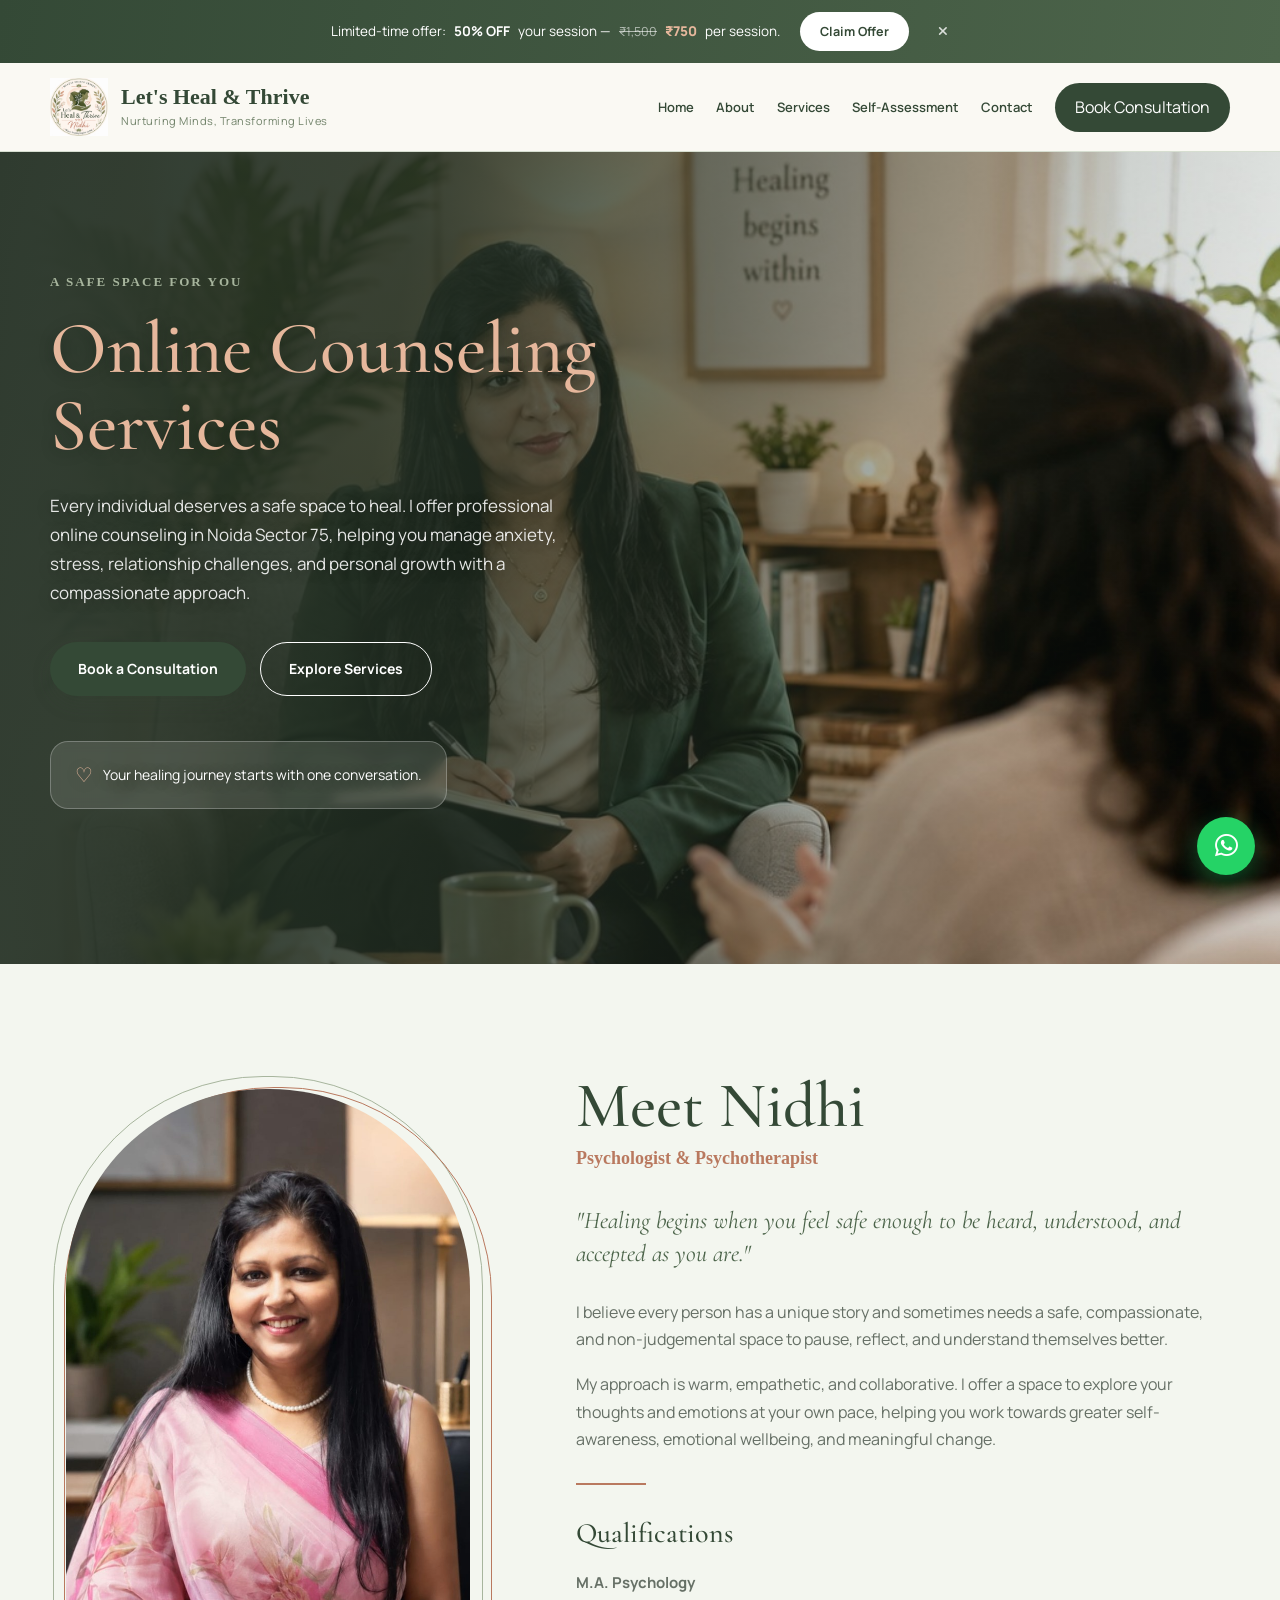
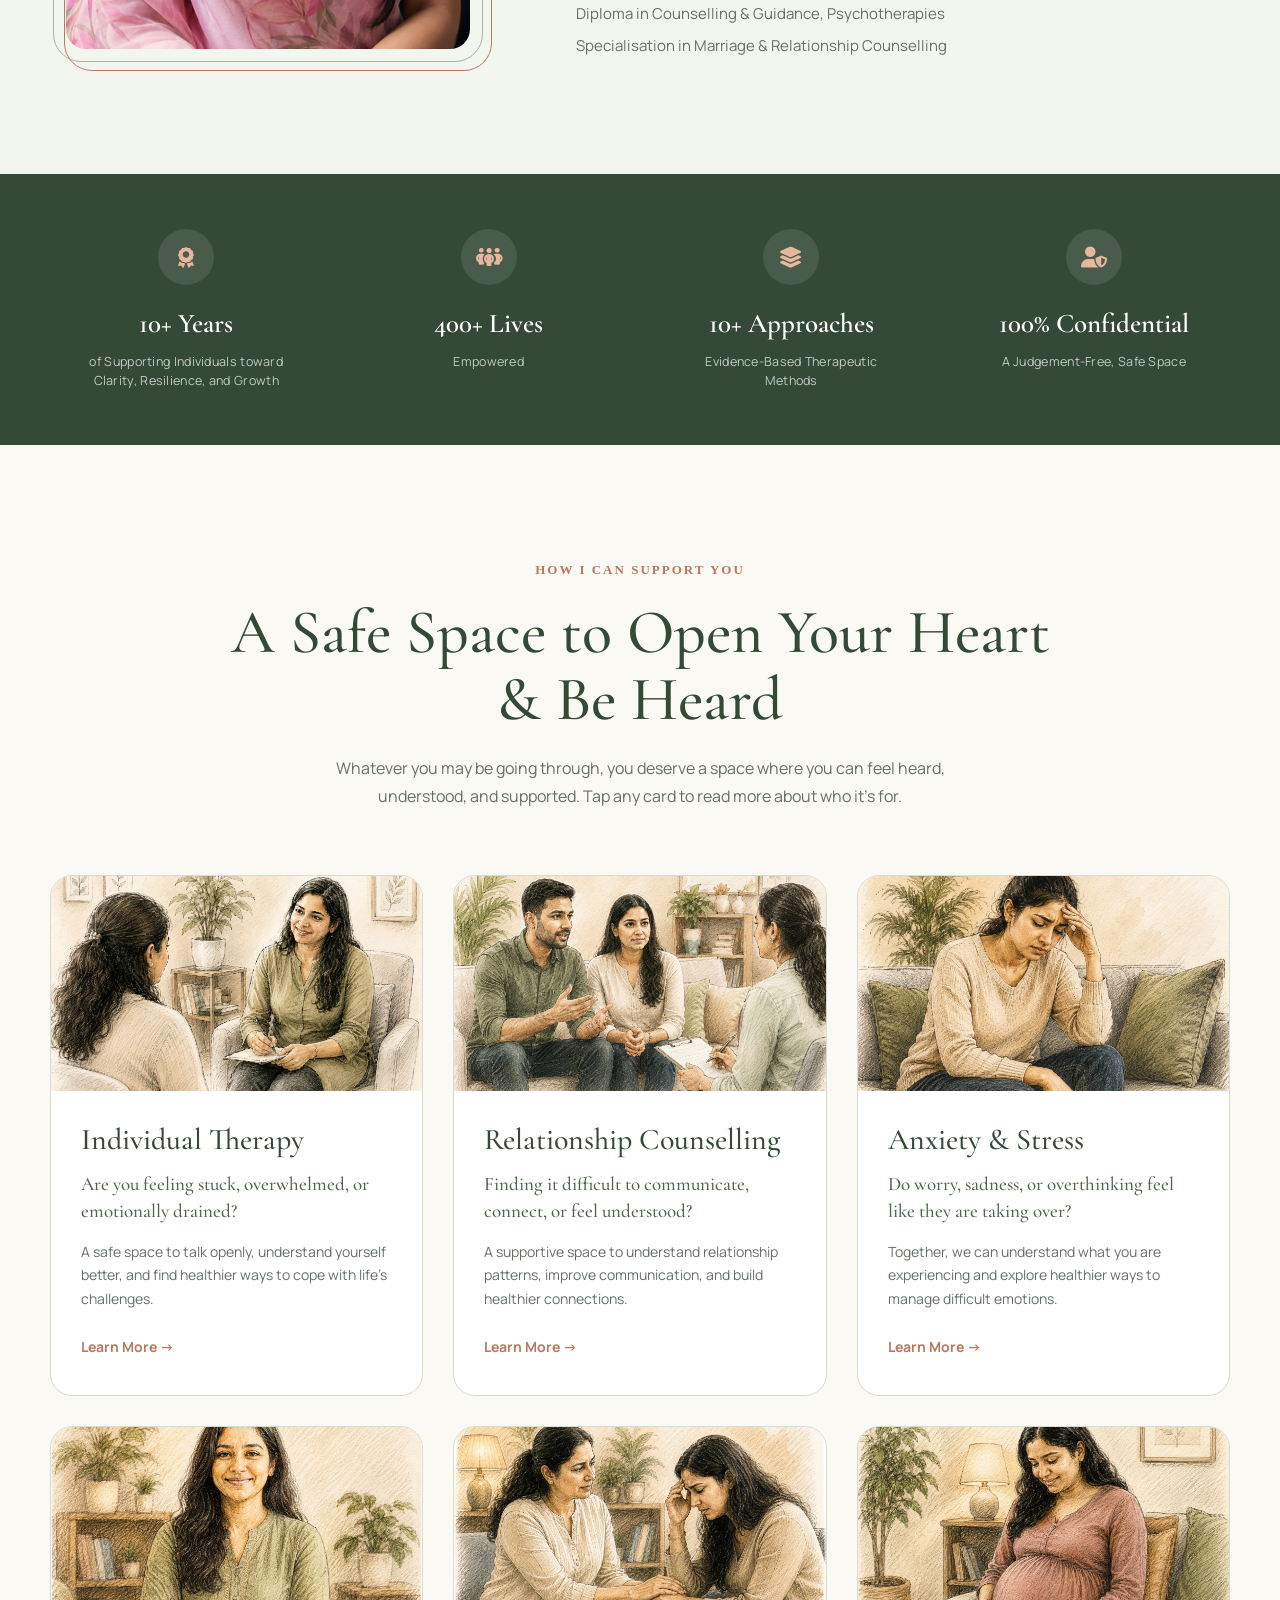
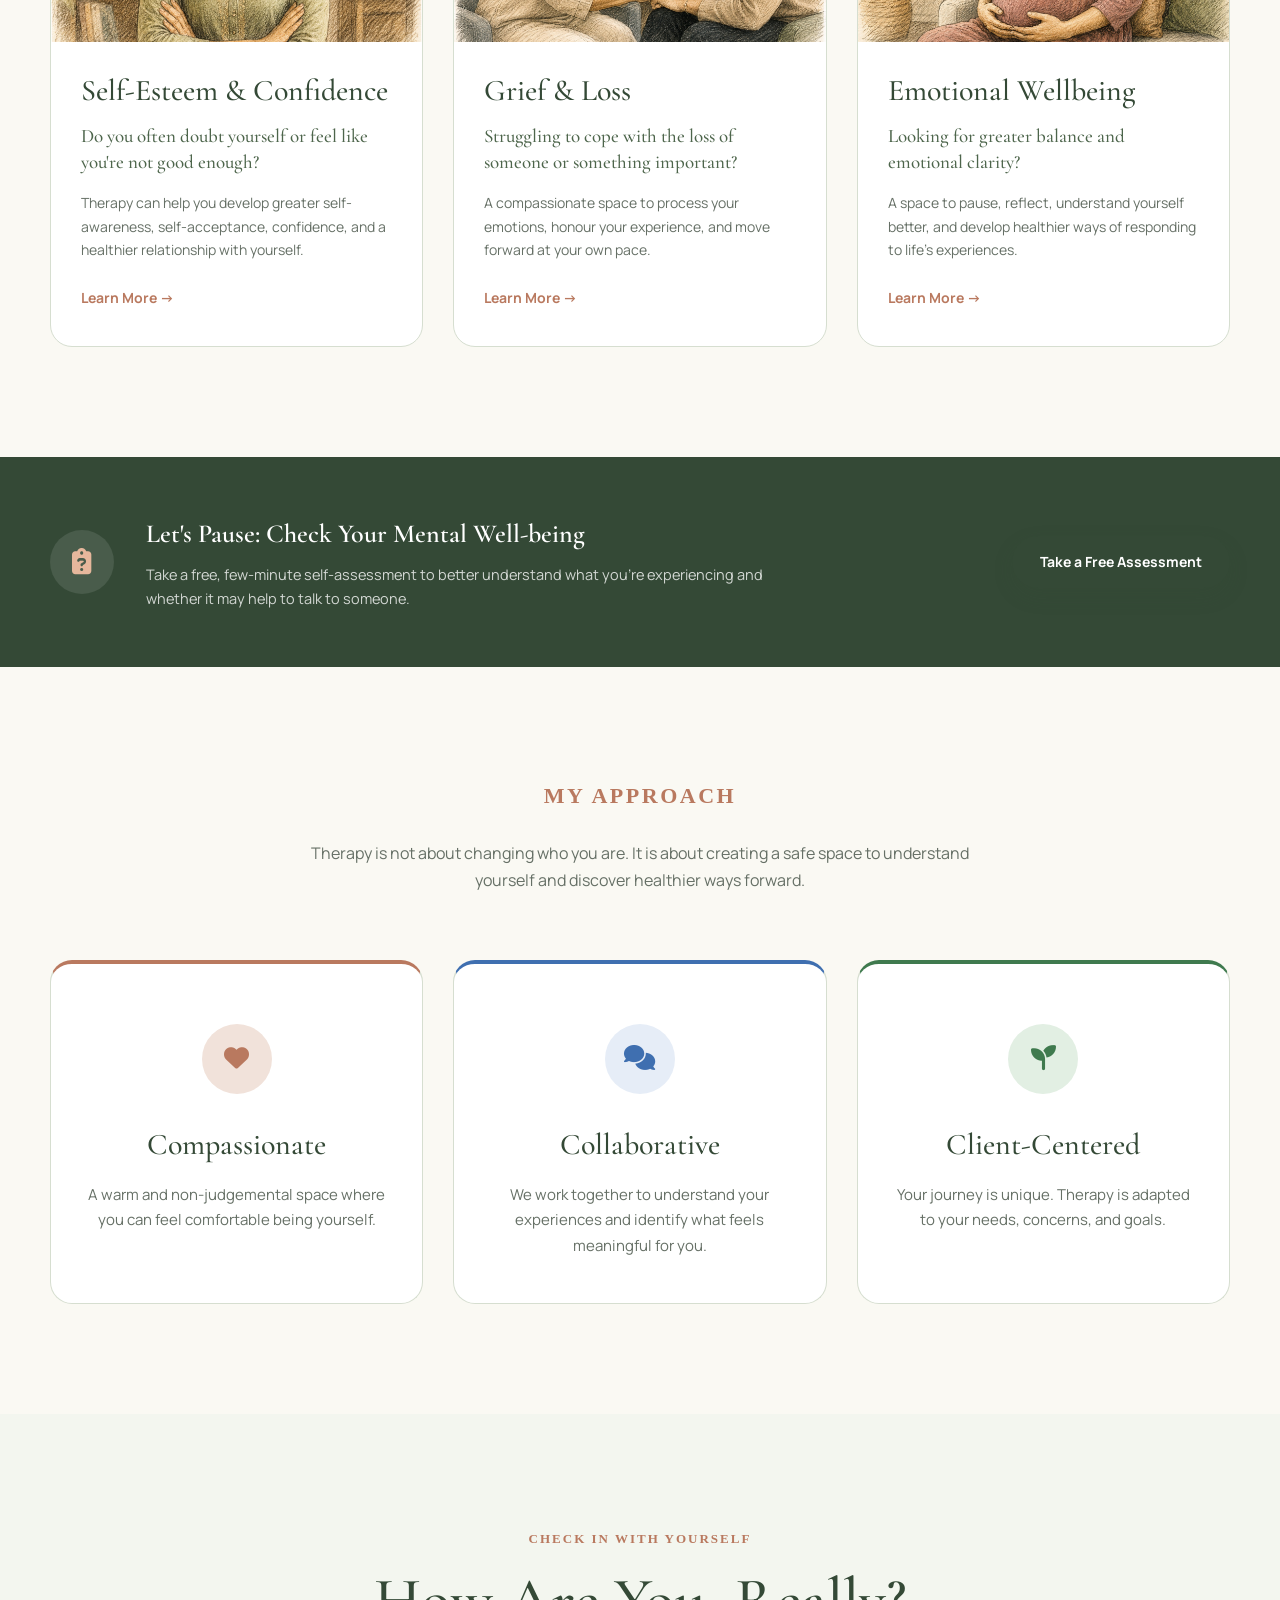
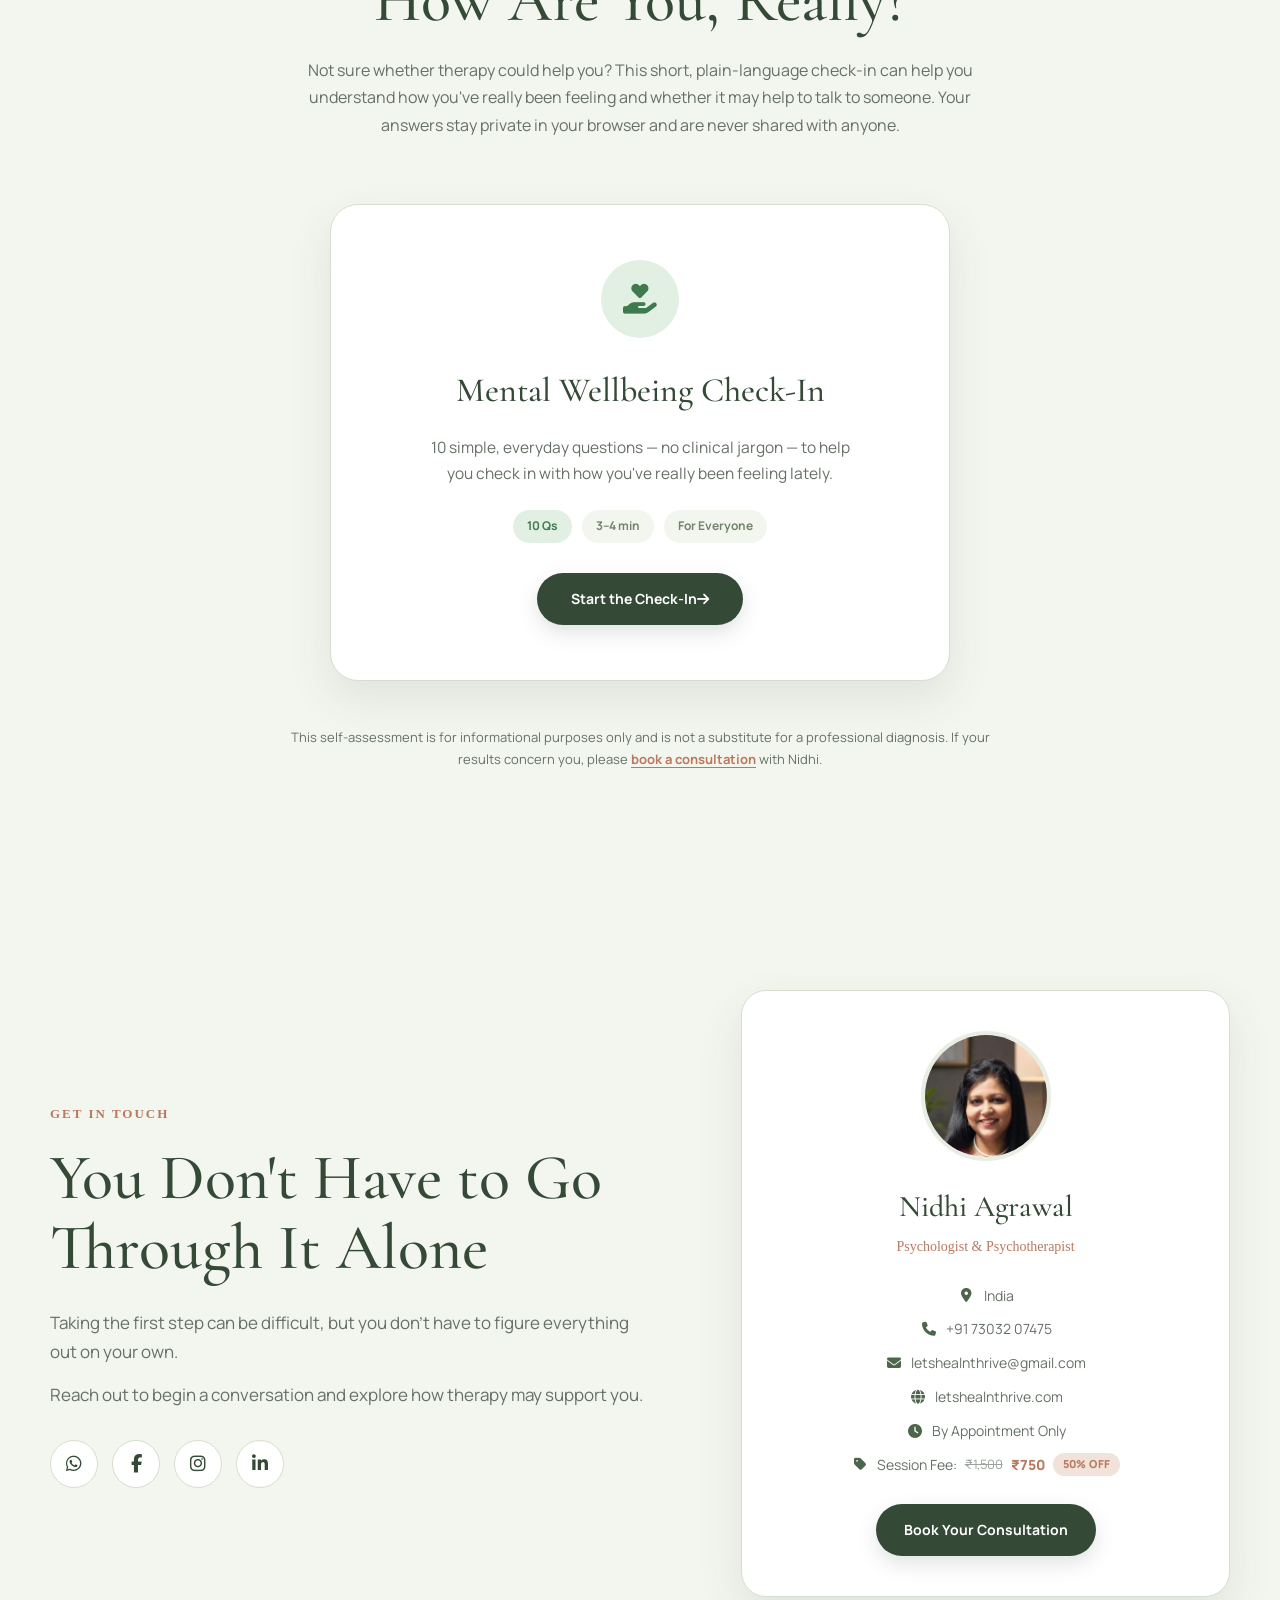
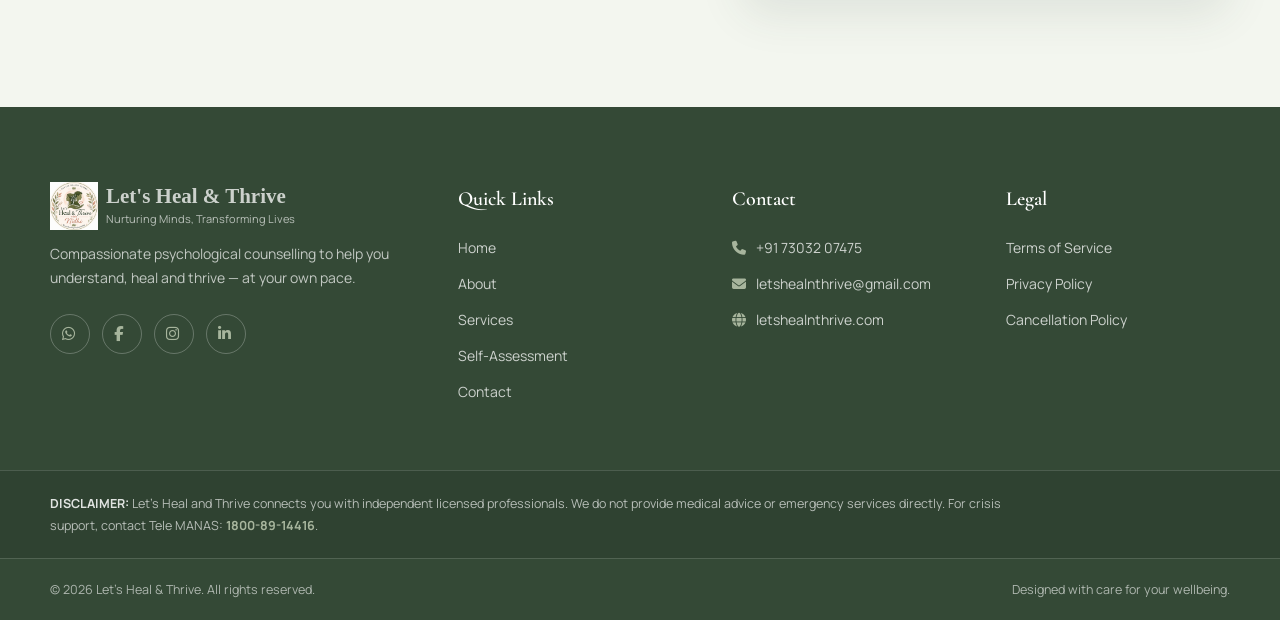
==== index.html @ 0b78fcb6 "Update index.html" ====
<!DOCTYPE html>
<html lang="en">
<head>
    <meta charset="UTF-8">

    <meta name="viewport" content="width=device-width, initial-scale=1.0">

    <title>Psychologist in Noida Sector 75 | Online Counseling India | Let’s Heal & Thrive</title>

    <meta name="description"
          content="Experienced psychologist in Noida Sector 75 offering online counseling for anxiety, stress, relationship issues & personal growth. Book your session today.">

    <!-- Google Fonts -->
    <link rel="preconnect" href="https://fonts.googleapis.com">
    <link rel="preconnect" href="https://fonts.gstatic.com" crossorigin>

    <link href="https://fonts.googleapis.com/css2?family=Cormorant+Garamond:wght@400;500;600;700&family=Manrope:wght@400;500;600;700;800&display=swap"
          rel="stylesheet">

    <!-- Font Awesome -->
    <link rel="stylesheet"
          href="https://cdnjs.cloudflare.com/ajax/libs/font-awesome/6.5.1/css/all.min.css">

    <!-- Main CSS -->
    <link rel="stylesheet" href="css/style.css">
<!-- ============================================= -->
<!-- PASTE EVERYTHING BELOW THIS LINE INTO index.html -->
<!-- Put it right before the closing </head> tag     -->
<!-- ============================================= -->

<!-- Favicon (browser tab icon) -->
<link rel="icon" type="image/png" sizes="32x32" href="assets/favicon-32.png">
<link rel="icon" type="image/png" sizes="192x192" href="assets/favicon-192.png">
<link rel="apple-touch-icon" href="assets/apple-touch-icon.png">

<!-- Canonical URL (tells Google this is the "official" address of the page) -->
<link rel="canonical" href="https://letshealnthrive.com/">

<!-- Open Graph tags: control how the page looks when shared on WhatsApp, Facebook, LinkedIn -->
<meta property="og:type" content="website">
<meta property="og:site_name" content="Let's Heal & Thrive">
<meta property="og:title" content="Let's Heal & Thrive | Nidhi Agrawal | Psychologist">
<meta property="og:description" content="Compassionate psychological counselling and psychotherapy for children, adolescents, adults and families. Book a consultation with Nidhi Agrawal.">
<meta property="og:image" content="https://letshealnthrive.com/assets/hero.jpg">
<meta property="og:url" content="https://letshealnthrive.com/">
<meta property="og:locale" content="en_IN">

<!-- Twitter Card tags -->
<meta name="twitter:card" content="summary_large_image">
<meta name="twitter:title" content="Let's Heal & Thrive | Nidhi Agrawal | Psychologist">
<meta name="twitter:description" content="Compassionate psychological counselling and psychotherapy for children, adolescents, adults and families.">
<meta name="twitter:image" content="https://letshealnthrive.com/assets/hero.jpg">

<!-- Structured data: helps Google understand this is a real psychologist/practice -->
<script type="application/ld+json">
{
  "@context": "https://schema.org",
  "@type": "Psychologist",
  "name": "Nidhi Agrawal",
  "alternateName": "Let's Heal & Thrive",
  "image": "https://letshealnthrive.com/assets/nidhi.jpg",
  "url": "https://letshealnthrive.com/",
  "telephone": "+91-73032-07475",
  "email": "letshealnthrive@gmail.com",
  "description": "Compassionate psychological counselling and psychotherapy for children, adolescents, adults and families.",
  "address": {
    "@type": "PostalAddress",
    "addressCountry": "IN"
  },
  "sameAs": [
    "https://www.facebook.com/share/1FxCHDqfSB/",
    "https://www.instagram.com/lets_heal_n_thrive_with_nidhi",
    "https://www.linkedin.com/in/nidhi-agrawal-a9a35159"
  ]
}
</script>

<!-- ============================================= -->
<!-- END OF SNIPPET -->
<!-- ============================================= -->
    
<meta name="google-site-verification" content="Td719AsVLP-CFRqqlOzUFwQ8kGVYNfxG8lqIR5OAsqI" />    
</head>


<body>


<!-- =====================================================
     ANNOUNCEMENT BAR
===================================================== -->

<div class="announce-bar" id="announceBar">

    <div class="container announce-bar-inner">

        <p>
            <i class="fas fa-sparkles"></i>
            Limited-time offer: <strong>50% OFF</strong> your session &mdash;
            <span class="price-strike">₹1,500</span>
            <span class="price-now">₹750</span> per session.
        </p>

        <button type="button" class="btn btn-primary announce-btn js-open-booking">
            Claim Offer
        </button>

        <button type="button" class="announce-close" id="announceClose" aria-label="Dismiss offer">
            <i class="fas fa-xmark"></i>
        </button>

    </div>

</div>



<!-- =====================================================
     HEADER
===================================================== -->

<header class="header">

    <div class="navbar">

        <a href="#home" class="logo">

            <img src="assets/logo.png"
                 alt="Let's Heal & Thrive">

            <div class="logo-text">

                <strong>Let's Heal & Thrive</strong>

                <span>Nurturing Minds, Transforming Lives</span>

            </div>

        </a>


        <nav class="nav-menu" id="navMenu">

            <a href="#home">Home</a>

            <a href="#about">About</a>

            <a href="#services">Services</a>

            <a href="#self-assessment">Self-Assessment</a>

            <a href="#contact">Contact</a>

            <button type="button" class="nav-button js-open-booking">
                Book Consultation
            </button>

        </nav>


        <button class="menu-toggle" id="menuToggle" aria-label="Open menu" aria-expanded="false">

            <i class="fas fa-bars"></i>

        </button>

    </div>

</header>



<!-- =====================================================
     HERO SECTION
===================================================== -->

<section class="hero" id="home">

<div class="hero-bg">

    <img src="assets/hero.jpg"
         alt="Psychologist offering online counseling in Noida Sector 75 in a calm and welcoming environment">

    <div class="hero-overlay"></div>

</div>


<div class="container hero-grid">


    <!-- CONTENT -->

    <div class="hero-content">

        <span class="section-label hero-label">
            A SAFE SPACE FOR YOU
        </span>


        <!-- ✅ UPDATED SEO H1 -->
        <h1>
            <span>Online Counseling Services</span>
        </h1>


        <p class="hero-text">

            Every individual deserves a safe space to heal.
            I offer professional online counseling in Noida Sector 75,
            helping you manage anxiety, stress, relationship challenges,
            and personal growth with a compassionate approach.

        </p>


        <div class="hero-buttons">

            <button type="button" class="btn btn-primary js-open-booking">
                Book a Consultation
            </button>

            <a href="#services" class="btn btn-secondary btn-secondary-light">
                Explore Services
            </a>

        </div>


        <div class="hero-note">

            <span>♡</span>

                Your healing journey starts with one conversation.

            </div>

        </div>

    </div>

</section>



<!-- =====================================================
     MEET NIDHI
===================================================== -->

<section class="about-section section" id="about">

    <div class="container">

        <div class="about-grid">


            <!-- NIDHI PHOTO -->

            <div class="about-image-area">

                <div class="about-image-frame">

                    <img src="assets/nidhi.jpg"
                         alt="Nidhi Agrawal, Psychologist"
                         class="about-image">

                </div>

            </div>



            <!-- ABOUT CONTENT -->

            <div class="about-content">

                <h2>
                    Meet Nidhi
                </h2>


                <h3 class="about-role">
                    Psychologist & Psychotherapist
                </h3>


                <p class="about-quote">

                    "Healing begins when you feel safe enough
                    to be heard, understood, and accepted as you are."

                </p>


                <p>

                    I believe every person has a unique story and
                    sometimes needs a safe, compassionate, and
                    non-judgemental space to pause, reflect, and
                    understand themselves better.

                </p>


                <p>

                    My approach is warm, empathetic, and collaborative.
                    I offer a space to explore your thoughts and emotions
                    at your own pace, helping you work towards greater
                    self-awareness, emotional wellbeing, and meaningful change.

                </p>


                <div class="about-divider"></div>


                <h3 class="qualifications-title">
                    Qualifications
                </h3>


                <div class="qualification-list">

                    <p>
                        <strong>M.A. Psychology</strong>
                    </p>

                    <p>
                        Diploma in Counselling & Guidance,
                        Psychotherapies
                    </p>

                    <p>
                        Specialisation in Marriage &
                        Relationship Counselling
                    </p>

                </div>

            </div>

        </div>

    </div>

</section>



<!-- =====================================================
     CREDIBILITY STATS BANNER
===================================================== -->

<section class="stats-banner">

    <div class="container stats-grid">

        <div class="stat-item">
            <div class="stat-icon"><i class="fas fa-award"></i></div>
            <div class="stat-number">10+ Years</div>
            <div class="stat-label">of Supporting Individuals toward Clarity, Resilience, and Growth</div>
        </div>

        <div class="stat-item">
            <div class="stat-icon"><i class="fas fa-people-group"></i></div>
            <div class="stat-number">400+ Lives</div>
            <div class="stat-label">Empowered</div>
        </div>

        <div class="stat-item">
            <div class="stat-icon"><i class="fas fa-layer-group"></i></div>
            <div class="stat-number">10+ Approaches</div>
            <div class="stat-label">Evidence-Based Therapeutic Methods</div>
        </div>

        <div class="stat-item">
            <div class="stat-icon"><i class="fas fa-user-shield"></i></div>
            <div class="stat-number">100% Confidential</div>
            <div class="stat-label">A Judgement-Free, Safe Space</div>
        </div>

    </div>

</section>



<!-- =====================================================
     HOW I CAN SUPPORT YOU
===================================================== -->

<section class="support-section section" id="services">


    <div class="container">

        <div class="section-heading">

            <span class="section-label">
                HOW I CAN SUPPORT YOU
            </span>

            <h2>
                A Safe Space to Open
                Your Heart & Be Heard
            </h2>

            <p>

                Whatever you may be going through,
                you deserve a space where you can feel
                heard, understood, and supported. Tap any card
                to read more about who it's for.

            </p>

        </div>



        <div class="services-grid">


            <!-- SERVICE 1 -->

            <div class="service-card">

                <div class="service-image">

                    <img src="assets/individual-therapy.jpg"
                         alt="Individual Therapy">

                </div>

                <div class="service-card-content">

                    <h3>
                        Individual Therapy
                    </h3>

                    <h4>
                        Are you feeling stuck,
                        overwhelmed, or emotionally drained?
                    </h4>

                    <p>

                        A safe space to talk openly,
                        understand yourself better,
                        and find healthier ways to cope
                        with life's challenges.

                    </p>

                    <button type="button" class="service-link js-open-service" data-service="individual">
                        Learn More →
                    </button>

                </div>

            </div>



            <!-- SERVICE 2 -->

            <div class="service-card">

                <div class="service-image">

                    <img src="assets/relationship-counselling.jpg"
                         alt="Relationship Counselling">

                </div>

                <div class="service-card-content">

                    <h3>
                        Relationship Counselling
                    </h3>

                    <h4>
                        Finding it difficult to communicate,
                        connect, or feel understood?
                    </h4>

                    <p>

                        A supportive space to understand
                        relationship patterns, improve communication,
                        and build healthier connections.

                    </p>

                    <button type="button" class="service-link js-open-service" data-service="relationship">
                        Learn More →
                    </button>

                </div>

            </div>



            <!-- SERVICE 3 -->

            <div class="service-card">

                <div class="service-image">

                    <img src="assets/anxiety-stress.jpg"
                         alt="Anxiety and Stress Support">

                </div>

                <div class="service-card-content">

                    <h3>
                        Anxiety & Stress
                    </h3>

                    <h4>
                        Do worry, sadness, or overthinking
                        feel like they are taking over?
                    </h4>

                    <p>

                        Together, we can understand what you
                        are experiencing and explore healthier
                        ways to manage difficult emotions.

                    </p>

                    <button type="button" class="service-link js-open-service" data-service="anxiety">
                        Learn More →
                    </button>

                </div>

            </div>



            <!-- SERVICE 4 -->

            <div class="service-card">

                <div class="service-image">

                    <img src="assets/self-esteem.jpg"
                         alt="Self Esteem and Confidence">

                </div>

                <div class="service-card-content">

                    <h3>
                        Self-Esteem & Confidence
                    </h3>

                    <h4>
                        Do you often doubt yourself
                        or feel like you're not good enough?
                    </h4>

                    <p>

                        Therapy can help you develop
                        greater self-awareness, self-acceptance,
                        confidence, and a healthier relationship
                        with yourself.

                    </p>

                    <button type="button" class="service-link js-open-service" data-service="self-esteem">
                        Learn More →
                    </button>

                </div>

            </div>



            <!-- SERVICE 5 -->

            <div class="service-card">

                <div class="service-image">

                    <img src="assets/grief-loss.jpg"
                         alt="Grief and Loss Counselling">

                </div>

                <div class="service-card-content">

                    <h3>
                        Grief & Loss
                    </h3>

                    <h4>
                        Struggling to cope with the loss
                        of someone or something important?
                    </h4>

                    <p>

                        A compassionate space to process
                        your emotions, honour your experience,
                        and move forward at your own pace.

                    </p>

                    <button type="button" class="service-link js-open-service" data-service="grief">
                        Learn More →
                    </button>

                </div>

            </div>



            <!-- SERVICE 6 -->

            <div class="service-card">

                <div class="service-image">

                    <img src="assets/wellbeing.jpg"
                         alt="Emotional Wellbeing">

                </div>

                <div class="service-card-content">

                    <h3>
                        Emotional Wellbeing
                    </h3>

                    <h4>
                        Looking for greater balance
                        and emotional clarity?
                    </h4>

                    <p>

                        A space to pause, reflect, understand
                        yourself better, and develop healthier
                        ways of responding to life's experiences.

                    </p>

                    <button type="button" class="service-link js-open-service" data-service="wellbeing">
                        Learn More →
                    </button>

                </div>

            </div>


        </div>

    </div>

</section>



<!-- =====================================================
     ASSESSMENT PROMO BANNER
===================================================== -->

<section class="promo-banner">

    <div class="container promo-banner-inner">

        <div class="promo-icon">
            <i class="fas fa-clipboard-question"></i>
        </div>

        <div class="promo-text">

            <h3>Let's Pause: Check Your Mental Well-being</h3>

            <p>
                Take a free, few-minute self-assessment to better understand
                what you're experiencing and whether it may help to talk to someone.
            </p>

        </div>

        <a href="#self-assessment" class="btn btn-primary promo-btn">
            Take a Free Assessment
        </a>

    </div>

</section>



<!-- =====================================================
     MY APPROACH
===================================================== -->

<section class="approach-section section" id="approach">

    <div class="container">

        <div class="section-heading">

            <span class="section-label section-label-large">
                MY APPROACH
            </span>

            <p>

                Therapy is not about changing who you are.
                It is about creating a safe space to understand
                yourself and discover healthier ways forward.

            </p>

        </div>



        <div class="approach-grid">


            <div class="approach-card approach-card-terracotta">

                <i class="fas fa-heart approach-icon-terracotta"></i>

                <h3>
                    Compassionate
                </h3>

                <p>

                    A warm and non-judgemental space
                    where you can feel comfortable
                    being yourself.

                </p>

            </div>



            <div class="approach-card approach-card-blue">

                <i class="fas fa-comments approach-icon-blue"></i>

                <h3>
                    Collaborative
                </h3>

                <p>

                    We work together to understand
                    your experiences and identify
                    what feels meaningful for you.

                </p>

            </div>



            <div class="approach-card approach-card-green">

                <i class="fas fa-seedling approach-icon-green"></i>

                <h3>
                    Client-Centered
                </h3>

                <p>

                    Your journey is unique.
                    Therapy is adapted to your needs,
                    concerns, and goals.

                </p>

            </div>


        </div>

    </div>

</section>



<!-- =====================================================
     SELF ASSESSMENT
===================================================== -->

<section class="assessment-section section" id="self-assessment">

    <div class="container">

        <div class="section-heading">

            <span class="section-label">
                CHECK IN WITH YOURSELF
            </span>

            <h2>
                How Are You,
                Really?
            </h2>

            <p>

                Not sure whether therapy could help you? This short,
                plain-language check-in can help you understand how
                you've really been feeling and whether it may help to
                talk to someone. Your answers stay private in your
                browser and are never shared with anyone.

            </p>

        </div>



        <div class="checkin-card">

            <div class="checkin-icon">
                <i class="fas fa-hand-holding-heart"></i>
            </div>

            <h3>
                Mental Wellbeing Check-In
            </h3>

            <p>

                10 simple, everyday questions &mdash; no clinical
                jargon &mdash; to help you check in with how you've
                really been feeling lately.

            </p>

            <div class="checkin-meta">

                <span class="meta-pill meta-pill-green">10 Qs</span>
                <span class="meta-pill">3&ndash;4 min</span>
                <span class="meta-pill">For Everyone</span>

            </div>

            <button type="button" class="btn btn-primary checkin-btn js-open-quiz" data-quiz="wellbeing">
                Start the Check-In <i class="fas fa-arrow-right"></i>
            </button>

        </div>


        <p class="assessment-disclaimer">

            This self-assessment is for informational purposes only
            and is not a substitute for a professional diagnosis.
            If your results concern you, please
            <button type="button" class="js-open-booking link-style">book a consultation</button>
            with Nidhi.

        </p>

    </div>

</section>



<!-- =====================================================
     CONNECT WITH US / CONTACT
===================================================== -->

<section class="contact-section section" id="contact">

    <div class="container">

        <div class="contact-grid">


            <div class="contact-content">

                <span class="section-label">
                    GET IN TOUCH
                </span>

                <h2>
                    You Don't Have to
                    Go Through It Alone
                </h2>

                <p>

                    Taking the first step can be difficult,
                    but you don't have to figure everything
                    out on your own.

                </p>

                <p>

                    Reach out to begin a conversation
                    and explore how therapy may support you.

                </p>


                <div class="connect-links">

                    <a href="https://wa.me/917303207475" class="connect-link" target="_blank" rel="noopener" aria-label="Chat on WhatsApp">
                        <i class="fab fa-whatsapp"></i>
                    </a>

                    <a href="https://www.facebook.com/share/1FxCHDqfSB/" class="connect-link" target="_blank" rel="noopener" aria-label="Visit our Facebook page">
                        <i class="fab fa-facebook-f"></i>
                    </a>

                    <a href="https://www.instagram.com/lets_heal_n_thrive_with_nidhi?igsh=MW4yamc2ZnRtMHZpbg==" class="connect-link" target="_blank" rel="noopener" aria-label="Visit our Instagram profile">
                        <i class="fab fa-instagram"></i>
                    </a>

                    <a href="https://www.linkedin.com/in/nidhi-agrawal-a9a35159?utm_source=share_via&amp;utm_content=profile&amp;utm_medium=member_android" class="connect-link" target="_blank" rel="noopener" aria-label="Visit our LinkedIn page">
                        <i class="fab fa-linkedin-in"></i>
                    </a>

                </div>

            </div>



            <div class="contact-card">

                <img src="assets/nidhi-avatar.jpg"
                     alt="Nidhi Agrawal">

                <h3>
                    Nidhi Agrawal
                </h3>

                <p class="contact-role">
                    Psychologist & Psychotherapist
                </p>

                <div class="contact-details">

                    <p>
                        <i class="fas fa-location-dot"></i>
                        India
                    </p>

                    <p>
                        <i class="fas fa-phone"></i>
                        <a href="tel:+917303207475">+91 73032 07475</a>
                    </p>

                    <p>
                        <i class="fas fa-envelope"></i>
                        <a href="mailto:letshealnthrive@gmail.com">letshealnthrive@gmail.com</a>
                    </p>

                    <p>
                        <i class="fas fa-globe"></i>
                        <a href="https://letshealnthrive.com" target="_blank" rel="noopener">letshealnthrive.com</a>
                    </p>

                    <p>
                        <i class="fas fa-clock"></i>
                        By Appointment Only
                    </p>

                    <p class="contact-fee">
                        <i class="fas fa-tag"></i>
                        Session Fee:
                        <span class="price-strike">₹1,500</span>
                        <span class="price-now">₹750</span>
                        <span class="fee-badge">50% OFF</span>
                    </p>

                </div>

                <button type="button" class="btn btn-primary js-open-booking">
                    Book Your Consultation
                </button>

            </div>


        </div>

    </div>

</section>



<!-- =====================================================
     FOOTER
===================================================== -->

<footer class="footer">

    <div class="container footer-top">

        <div class="footer-col footer-brand">

            <a href="#home" class="footer-logo">
                <img src="assets/logo.png" alt="Let's Heal & Thrive">
                <div>
                    <h3>Let's Heal & Thrive</h3>
                    <p>Nurturing Minds, Transforming Lives</p>
                </div>
            </a>

            <p class="footer-tagline">
                Compassionate psychological counselling to help you
                understand, heal and thrive &mdash; at your own pace.
            </p>

            <div class="footer-social">

                <a href="https://wa.me/917303207475" target="_blank" rel="noopener" aria-label="WhatsApp">
                    <i class="fab fa-whatsapp"></i>
                </a>

                <a href="https://www.facebook.com/share/1FxCHDqfSB/" target="_blank" rel="noopener" aria-label="Facebook">
                    <i class="fab fa-facebook-f"></i>
                </a>

                <a href="https://www.instagram.com/lets_heal_n_thrive_with_nidhi?igsh=MW4yamc2ZnRtMHZpbg==" target="_blank" rel="noopener" aria-label="Instagram">
                    <i class="fab fa-instagram"></i>
                </a>

                <a href="https://www.linkedin.com/in/nidhi-agrawal-a9a35159?utm_source=share_via&amp;utm_content=profile&amp;utm_medium=member_android" target="_blank" rel="noopener" aria-label="LinkedIn">
                    <i class="fab fa-linkedin-in"></i>
                </a>

            </div>

        </div>


        <div class="footer-col">

            <h4>Quick Links</h4>

            <a href="#home">Home</a>
            <a href="#about">About</a>
            <a href="#services">Services</a>
            <a href="#self-assessment">Self-Assessment</a>
            <a href="#contact">Contact</a>

        </div>


        <div class="footer-col">

            <h4>Contact</h4>

            <a href="tel:+917303207475"><i class="fas fa-phone"></i> +91 73032 07475</a>
            <a href="mailto:letshealnthrive@gmail.com"><i class="fas fa-envelope"></i> letshealnthrive@gmail.com</a>
            <a href="https://letshealnthrive.com" target="_blank" rel="noopener"><i class="fas fa-globe"></i> letshealnthrive.com</a>

        </div>


        <div class="footer-col">

            <h4>Legal</h4>

            <button type="button" class="js-open-legal" data-legal="terms">Terms of Service</button>
            <button type="button" class="js-open-legal" data-legal="privacy">Privacy Policy</button>
            <button type="button" class="js-open-legal" data-legal="cancellation">Cancellation Policy</button>

        </div>

    </div>


    <div class="footer-disclaimer">

        <div class="container">

            <p>

                <strong>DISCLAIMER:</strong> Let's Heal and Thrive connects you
                with independent licensed professionals. We do not provide
                medical advice or emergency services directly. For crisis
                support, contact Tele MANAS:
                <a href="tel:180089144161">1800-89-14416</a>.

            </p>

        </div>

    </div>


    <div class="footer-bottom">

        <div class="container footer-bottom-inner">

            <p class="copyright">
                © 2026 Let's Heal & Thrive. All rights reserved.
            </p>

            <p class="made-by">
                Designed with care for your wellbeing.
            </p>

        </div>

    </div>

</footer>



<!-- =====================================================
     FLOATING WHATSAPP BUTTON
===================================================== -->

<a href="https://wa.me/917303207475"
   class="floating-chat"
   target="_blank"
   rel="noopener"
   aria-label="Chat with us on WhatsApp">

    <i class="fab fa-whatsapp"></i>

</a>



<!-- =====================================================
     BOOKING MODAL
===================================================== -->

<div class="modal-overlay" id="bookingModal" aria-hidden="true">

    <div class="modal-box modal-box-form" role="dialog" aria-modal="true" aria-labelledby="bookingModalTitle">

        <button type="button" class="modal-close js-close-modal" data-target="bookingModal" aria-label="Close">
            <i class="fas fa-xmark"></i>
        </button>


        <div id="bookingFormWrap">

            <span class="section-label">GET IN TOUCH</span>

            <h3 id="bookingModalTitle" class="modal-title">Book a Consultation</h3>

            <p class="modal-subtitle">
                Share a few details and pick a slot &mdash; our team will call
                you to arrange online payment and confirm the appointment
                once payment is received.
            </p>

            <p class="modal-price-note">
                <i class="fas fa-tag"></i>
                Session Fee: <span class="price-strike">₹1,500</span>
                <span class="price-now">₹750</span>
                <span class="fee-badge">50% OFF &mdash; limited time</span>
            </p>

            <form id="bookingForm" novalidate>

                <div class="form-row">
                    <label for="bkName">Full Name <span>*</span></label>
                    <input type="text" id="bkName" name="name" required autocomplete="name">
                </div>

                <div class="form-row form-row-split">

                    <div>
                        <label for="bkPhone">Phone Number <span>*</span></label>
                        <input type="tel" id="bkPhone" name="phone" required autocomplete="tel" inputmode="numeric" maxlength="10" placeholder="10-digit mobile number">
                    </div>

                    <div>
                        <label for="bkEmail">Email Address</label>
                        <input type="email" id="bkEmail" name="email" autocomplete="email">
                    </div>

                </div>

                <div class="form-row form-row-split">

                    <div>
                        <label for="bkAge">Age <span>*</span></label>
                        <input type="number" id="bkAge" name="age" min="3" max="100" required>
                    </div>

                    <div>
                        <label for="bkType">Consultation Type <span>*</span></label>
                        <select id="bkType" name="consultationType" required>
                            <option value="" disabled selected>Select one</option>
                            <option value="Individual Therapy">Individual Therapy</option>
                            <option value="Family Counselling">Family Counselling</option>
                            <option value="Child Therapy">Child Therapy</option>
                            <option value="CBT-Focused Therapy">CBT-Focused Therapy</option>
                            <option value="Behavioral Therapy">Behavioral Therapy</option>
                            <option value="Relationship Counselling">Relationship Counselling</option>
                            <option value="Other">Other</option>
                        </select>
                    </div>

                </div>

                <div class="form-row form-row-split">

                    <div>
                        <label for="bkDate">Preferred Date <span>*</span></label>
                        <input type="date" id="bkDate" name="preferredDate" required>
                    </div>

                    <div>
                        <label for="bkTime">Preferred Time <span>*</span></label>
                        <select id="bkTime" name="preferredTime" required>
                            <option value="" disabled selected>Select a time</option>
                        </select>
                    </div>

                </div>

                <p class="form-hint">
                    <i class="fas fa-clock"></i>
                    We're available every day, 10:00 AM &ndash; 8:00 PM.
                </p>

                <div class="form-row">
                    <label for="bkMessage">Tell us about your concern (optional)</label>
                    <textarea id="bkMessage" name="message" rows="3"></textarea>
                </div>


                <!-- PARENTAL CONSENT — shown only when age < 18 -->

                <div class="consent-block" id="consentBlock" hidden>

                    <div class="consent-block-header">
                        <i class="fas fa-triangle-exclamation"></i>
                        <h4>Parental / Guardian Consent Required</h4>
                    </div>

                    <p>

                        Since the client is under 18, a parent or guardian must
                        provide signed consent. Please download the form below,
                        get it signed, and bring it to the first session.

                    </p>

                    <a href="assets/parental-consent-form.pdf" class="consent-download" download target="_blank" rel="noopener">
                        <i class="fas fa-file-arrow-down"></i>
                        Download Parental Consent Form (PDF)
                    </a>

                    <label class="consent-checkbox">
                        <input type="checkbox" id="consentCheck" name="consentAcknowledged">
                        I understand a parent/guardian must accompany the client with
                        the signed consent form at the first session.
                    </label>

                </div>


                <p class="form-error" id="formError" hidden></p>

                <button type="submit" class="btn btn-primary form-submit">
                    Request Consultation
                </button>

                <p class="form-privacy-note">
                    Your details are stored securely and used only to schedule
                    and manage your consultation. See our
                    <button type="button" class="js-open-legal link-style" data-legal="privacy">Privacy Policy</button>.
                </p>

            </form>

        </div>


        <div id="bookingSuccessWrap" class="booking-success" hidden>

            <div class="booking-success-icon">
                <i class="fas fa-circle-check"></i>
            </div>

            <h3>Request Received</h3>

            <p>

                Thank you, <span id="successName">there</span>. Your consultation
                request for <span id="successSlot">your preferred slot</span>
                has been recorded.

            </p>

            <p class="booking-success-payment">
                <i class="fas fa-phone-volume"></i>
                Our team will call you at <span id="successPhone"></span> to
                arrange online payment, and your slot will be confirmed once
                payment is received.
            </p>

            <p class="booking-success-consent" id="successConsentNote" hidden>

                Please remember to bring the signed
                <a href="assets/parental-consent-form.pdf" download target="_blank" rel="noopener">Parental Consent Form</a>
                to the first session.

            </p>

            <div class="booking-success-actions">

                <a href="https://wa.me/917303207475" class="btn btn-secondary" target="_blank" rel="noopener">
                    Message on WhatsApp
                </a>

                <button type="button" class="btn btn-primary js-close-modal" data-target="bookingModal">
                    Done
                </button>

            </div>

        </div>

    </div>

</div>



<!-- =====================================================
     GENERIC MODAL — services / legal pages
===================================================== -->

<div class="modal-overlay" id="infoModal" aria-hidden="true">

    <div class="modal-box" role="dialog" aria-modal="true" aria-labelledby="infoModalTitle">

        <button type="button" class="modal-close js-close-modal" data-target="infoModal" aria-label="Close">
            <i class="fas fa-xmark"></i>
        </button>

        <div id="infoModalBody">
            <!-- populated by script.js -->
        </div>

    </div>

</div>



<!-- =====================================================
     QUIZ MODAL — self-assessments
===================================================== -->

<div class="modal-overlay" id="quizModal" aria-hidden="true">

    <div class="modal-box modal-box-quiz" role="dialog" aria-modal="true" aria-labelledby="quizModalTitle">

        <button type="button" class="modal-close js-close-modal" data-target="quizModal" aria-label="Close">
            <i class="fas fa-xmark"></i>
        </button>

        <div id="quizModalBody">
            <!-- populated by script.js -->
        </div>

    </div>

</div>



<!-- JavaScript -->

<script src="js/config.js"></script>
<script src="js/data.js"></script>
<script src="js/script.js"></script>

</body>

</html>
---- css/style.css ----
/* =========================================================
   LET'S HEAL & THRIVE
   COMPLETE WEBSITE STYLES
   ========================================================= */


/* =========================================================
   1. COLOUR & FONT VARIABLES
========================================================= */

:root {

    --deep-green: #344936;
    --forest-green: #4d654b;
    --olive-green: #71836a;
    --sage-green: #a7b59d;
    --light-sage: #e8eee3;
    --soft-green: #f3f6ef;
    --cream: #faf9f3;
    --white: #ffffff;
    --dark-text: #344136;
    --body-text: #667066;
    --terracotta: #b9795f;
    --soft-terracotta: #f1e2da;
    --border: #d6ded0;

    /* assessment accent colours */
    --blue: #3f6fb0;
    --soft-blue: #e6edf7;
    --amber: #b4772a;
    --soft-amber: #f5ead9;
    --violet: #6f5aa8;
    --soft-violet: #ece7f6;
    --green-accent: #3f7a4e;
    --soft-green-accent: #e2efe3;

    --shadow: 0 18px 45px rgba(52, 73, 54, 0.10);

    --heading-font: "Cormorant Garamond", Georgia, serif;
    --body-font: "Manrope", Arial, sans-serif;
    --brand-font: "Comic Sans MS", "Comic Sans", cursive;

}


/* =========================================================
   2. RESET
========================================================= */

* {
    margin: 0;
    padding: 0;
    box-sizing: border-box;
}

html {
    scroll-behavior: smooth;
}

body {
    margin: 0;
    background: var(--cream);
    color: var(--dark-text);
    font-family: var(--body-font);
    font-size: 16px;
    line-height: 1.7;
    overflow-x: hidden;
}

img {
    max-width: 100%;
    display: block;
}

a {
    text-decoration: none;
    color: inherit;
}

button, input, textarea, select {
    font-family: inherit;
}

:focus-visible {
    outline: 2px solid var(--terracotta);
    outline-offset: 3px;
}


/* =========================================================
   3. GENERAL CONTAINER
========================================================= */

.container {
    width: min(1180px, calc(100% - 80px));
    margin-left: auto;
    margin-right: auto;
}

.section {
    padding-top: 110px;
    padding-bottom: 110px;
}


/* =========================================================
   4. SECTION HEADINGS
========================================================= */

.section-heading {
    width: 100%;
    max-width: 820px;
    margin-left: auto;
    margin-right: auto;
    margin-bottom: 65px;
    text-align: center;
}

.section-label {
    display: inline-block;
    margin-bottom: 18px;
    color: var(--terracotta);
    font-family: var(--brand-font);
    font-size: 13px;
    font-weight: 700;
    letter-spacing: 2px;
    text-transform: uppercase;
}

.section-label-large {
    font-size: 22px;
    letter-spacing: 2.5px;
    margin-bottom: 8px;
}

.section-heading h2 {
    margin-bottom: 22px;
    color: var(--deep-green);
    font-family: var(--heading-font);
    font-size: clamp(42px, 5vw, 62px);
    font-weight: 500;
    line-height: 1.08;
}

.section-heading p {
    max-width: 700px;
    margin-left: auto;
    margin-right: auto;
    color: var(--body-text);
    font-size: 16px;
}

.section-heading .section-label-large + p {
    margin-top: 18px;
}


/* =========================================================
   5. BUTTONS
========================================================= */

.btn {
    display: inline-flex;
    align-items: center;
    justify-content: center;
    min-height: 52px;
    padding: 14px 28px;
    border-radius: 50px;
    font-size: 14px;
    font-weight: 700;
    transition: transform 0.3s ease, background 0.3s ease, color 0.3s ease, box-shadow 0.3s ease;
}

.btn-primary {
    background: var(--deep-green);
    color: var(--white);
    box-shadow: 0 8px 20px rgba(52, 73, 54, 0.15);
}

.btn-primary:hover {
    background: var(--forest-green);
    transform: translateY(-3px);
}

.btn-secondary {
    border: 1px solid var(--deep-green);
    background: transparent;
    color: var(--deep-green);
}

.btn-secondary:hover {
    background: var(--deep-green);
    color: var(--white);
    transform: translateY(-3px);
}

.btn-secondary-light {
    border-color: var(--white);
    color: var(--white);
}

.btn-secondary-light:hover {
    background: var(--white);
    color: var(--deep-green);
}


/* =========================================================
   6. HEADER
========================================================= */

.header {
    position: sticky;
    top: 0;
    z-index: 1000;
    background: rgba(250, 249, 243, 0.96);
    border-bottom: 1px solid var(--border);
    backdrop-filter: blur(12px);
}

.navbar {
    width: min(1180px, calc(100% - 80px));
    min-height: 88px;
    margin: 0 auto;
    display: flex;
    align-items: center;
    justify-content: space-between;
    gap: 25px;
}

.logo {
    display: flex;
    align-items: center;
    gap: 13px;
    flex-shrink: 0;
}

.logo img {
    width: 58px;
    height: 58px;
    object-fit: contain;
}

.logo-text {
    display: flex;
    flex-direction: column;
}

.logo-text strong {
    color: var(--deep-green);
    font-family: var(--brand-font);
    font-size: 22px;
    font-weight: 700;
    line-height: 1.2;
}

.logo-text span {
    margin-top: 2px;
    color: var(--olive-green);
    font-size: 11px;
    letter-spacing: 0.5px;
}

.nav-menu {
    display: flex;
    align-items: center;
    gap: 22px;
}

.nav-menu > a {
    color: var(--deep-green);
    font-size: 13px;
    font-weight: 600;
    white-space: nowrap;
    transition: color 0.3s ease;
}

.nav-menu > a:hover {
    color: var(--terracotta);
}

.nav-button {
    padding: 11px 20px;
    border-radius: 30px;
    background: var(--deep-green);
    color: var(--white) !important;
}

.nav-button:hover {
    background: var(--forest-green);
}

.menu-toggle {
    display: none;
    width: 44px;
    height: 44px;
    border: 1px solid var(--border);
    border-radius: 10px;
    background: var(--white);
    color: var(--deep-green);
    font-size: 19px;
    cursor: pointer;
}


/* =========================================================
   7. HERO
========================================================= */

.hero {
    position: relative;
    min-height: calc(100vh - 88px);
    display: flex;
    align-items: center;
    padding-top: 100px;
    padding-bottom: 140px;
    overflow: hidden;
}

.hero-bg {
    position: absolute;
    inset: 0;
    z-index: 0;
}

.hero-bg img {
    width: 100%;
    height: 100%;
    object-fit: cover;
    /* push the subject toward the right/lower area of the frame so the
       headline never lands over a face */
    object-position: 82% 30%;
}

.hero-overlay {
    position: absolute;
    inset: 0;
    background:
        linear-gradient(
            100deg,
            rgba(35, 48, 36, 0.94) 0%,
            rgba(35, 48, 36, 0.88) 30%,
            rgba(35, 48, 36, 0.62) 52%,
            rgba(35, 48, 36, 0.22) 78%,
            rgba(35, 48, 36, 0.08) 100%
        );
}

.hero h1,
.hero-text,
.hero-note {
    text-shadow: 0 2px 14px rgba(20, 28, 20, 0.35);
}

.hero-grid {
    position: relative;
    z-index: 1;
}

.hero-content {
    max-width: 640px;
}

.hero-label {
    color: var(--sage-green);
}

.hero h1 {
    margin-bottom: 28px;
    color: var(--white);
    font-family: var(--heading-font);
    font-size: clamp(48px, 6vw, 74px);
    font-weight: 500;
    line-height: 1.03;
}

.hero h1 span {
    display: block;
    color: #e6b79c;
}

.hero-text {
    max-width: 540px;
    margin-bottom: 35px;
    color: rgba(255, 255, 255, 0.88);
    font-size: 17px;
}

.hero-buttons {
    display: flex;
    flex-wrap: wrap;
    gap: 14px;
    margin-bottom: 45px;
}

.hero-note {
    display: inline-flex;
    align-items: center;
    max-width: 460px;
    padding: 16px 24px;
    border: 1px solid rgba(255, 255, 255, 0.25);
    border-radius: 18px;
    background: rgba(250, 249, 243, 0.12);
    backdrop-filter: blur(6px);
    color: var(--white);
    font-size: 14px;
}

.hero-note span {
    margin-right: 10px;
    color: #e6b79c;
    font-size: 20px;
}


/* =========================================================
   8. MEET NIDHI
========================================================= */

.about-section {
    background: var(--soft-green);
}

.about-grid {
    display: grid;
    grid-template-columns: minmax(300px, 0.8fr) minmax(0, 1.2fr);
    align-items: center;
    gap: 90px;
}

.about-image-area {
    display: flex;
    justify-content: center;
}

.about-image-frame {
    position: relative;
    width: 100%;
    max-width: 430px;
    padding: 12px;
    border: 1px solid var(--sage-green);
    border-radius: 210px 210px 28px 28px;
}

.about-image-frame::before {
    content: "";
    position: absolute;
    top: 10px;
    right: -10px;
    bottom: -10px;
    left: 10px;
    z-index: 0;
    border: 1px solid var(--terracotta);
    border-radius: 210px 210px 28px 28px;
}

.about-image {
    position: relative;
    z-index: 1;
    width: 100%;
    height: 560px;
    object-fit: cover;
    object-position: center top;
    border-radius: 200px 200px 20px 20px;
}

.about-content {
    max-width: 650px;
}

.about-content .section-label {
    margin-bottom: 15px;
}

.about-content h2 {
    margin-bottom: 5px;
    color: var(--deep-green);
    font-family: var(--heading-font);
    font-size: clamp(48px, 5vw, 65px);
    font-weight: 500;
    line-height: 1;
}

.about-role {
    margin-bottom: 30px;
    color: var(--terracotta);
    font-family: var(--brand-font);
    font-size: 18px;
    font-weight: 600;
}

.about-quote {
    margin-bottom: 28px;
    color: var(--forest-green);
    font-family: var(--heading-font);
    font-size: 24px;
    font-style: italic;
    line-height: 1.4;
}

.about-content > p:not(.about-quote) {
    margin-bottom: 18px;
    color: var(--body-text);
    font-size: 16px;
}

.about-divider {
    width: 70px;
    height: 2px;
    margin-top: 30px;
    margin-bottom: 25px;
    background: var(--terracotta);
}

.qualifications-title {
    margin-bottom: 12px;
    color: var(--deep-green);
    font-family: var(--heading-font);
    font-size: 28px;
    font-weight: 500;
}

.qualification-list p {
    margin-bottom: 6px;
    color: var(--body-text);
    font-size: 15px;
}


/* =========================================================
   9. HOW I CAN SUPPORT YOU
========================================================= */

.support-section {
    background: var(--cream);
}

.services-grid {
    display: grid;
    grid-template-columns: repeat(3, minmax(0, 1fr));
    gap: 30px;
}

.service-card {
    overflow: hidden;
    border: 1px solid var(--border);
    border-radius: 22px;
    background: var(--white);
    transition: transform 0.3s ease, box-shadow 0.3s ease;
}

.service-card:hover {
    transform: translateY(-8px);
    box-shadow: var(--shadow);
}

.service-image {
    width: 100%;
    height: 215px;
    overflow: hidden;
}

.service-image img {
    width: 100%;
    height: 100%;
    object-fit: cover;
    transition: transform 0.5s ease;
}

.service-card:hover .service-image img {
    transform: scale(1.04);
}

.service-card-content {
    padding: 32px 30px 35px;
}

.service-card h3 {
    margin-bottom: 14px;
    color: var(--deep-green);
    font-family: var(--heading-font);
    font-size: 30px;
    font-weight: 500;
    line-height: 1.15;
}

.service-card h4 {
    margin-bottom: 15px;
    color: var(--forest-green);
    font-family: var(--heading-font);
    font-size: 19px;
    font-weight: 500;
    line-height: 1.4;
}

.service-card p {
    margin-bottom: 22px;
    color: var(--body-text);
    font-size: 14px;
    line-height: 1.7;
}

.service-link {
    color: var(--terracotta);
    font-size: 14px;
    font-weight: 700;
}

.service-link:hover {
    color: var(--deep-green);
}


/* =========================================================
   9b. CREDIBILITY STATS BANNER
========================================================= */

.stats-banner {
    padding: 55px 0;
    background: var(--deep-green);
}

.stats-grid {
    display: grid;
    grid-template-columns: repeat(4, minmax(0, 1fr));
    gap: 30px;
}

.stat-item {
    text-align: center;
}

.stat-icon {
    width: 56px;
    height: 56px;
    margin: 0 auto 16px;
    display: flex;
    align-items: center;
    justify-content: center;
    border-radius: 50%;
    background: rgba(255, 255, 255, 0.1);
    color: #e6b79c;
    font-size: 21px;
}

.stat-number {
    margin-bottom: 6px;
    color: var(--white);
    font-family: var(--heading-font);
    font-size: 27px;
    font-weight: 600;
}

.stat-label {
    max-width: 220px;
    margin: 0 auto;
    color: rgba(255, 255, 255, 0.7);
    font-size: 12.5px;
    line-height: 1.5;
    letter-spacing: 0.3px;
}


/* =========================================================
   10. SELF-ASSESSMENT
========================================================= */

.assessment-section {
    background: var(--soft-green);
}

.assessment-list {
    display: flex;
    flex-direction: column;
    gap: 20px;
}

.assessment-card {
    display: grid;
    grid-template-columns: 64px 1fr auto auto;
    align-items: center;
    gap: 26px;
    padding: 26px 30px;
    border: 1px solid var(--border);
    border-radius: 20px;
    background: var(--white);
    transition: transform 0.3s ease, box-shadow 0.3s ease;
}

.assessment-card:hover {
    transform: translateY(-4px);
    box-shadow: var(--shadow);
}

.assessment-icon {
    width: 64px;
    height: 64px;
    display: flex;
    align-items: center;
    justify-content: center;
    border-radius: 16px;
    font-size: 24px;
    flex-shrink: 0;
}

.assessment-icon-blue { background: var(--soft-blue); color: var(--blue); }
.assessment-icon-amber { background: var(--soft-amber); color: var(--amber); }
.assessment-icon-violet { background: var(--soft-violet); color: var(--violet); }
.assessment-icon-terracotta { background: var(--soft-terracotta); color: var(--terracotta); }
.assessment-icon-green { background: var(--soft-green-accent); color: var(--green-accent); }

.assessment-info h3 {
    display: flex;
    flex-wrap: wrap;
    align-items: center;
    gap: 10px;
    margin-bottom: 8px;
    color: var(--deep-green);
    font-family: var(--heading-font);
    font-size: 24px;
    font-weight: 600;
}

.assessment-tag {
    padding: 3px 10px;
    border-radius: 20px;
    font-family: var(--body-font);
    font-size: 11px;
    font-weight: 700;
    letter-spacing: 0.5px;
}

.assessment-tag-blue { background: var(--soft-blue); color: var(--blue); }
.assessment-tag-amber { background: var(--soft-amber); color: var(--amber); }
.assessment-tag-violet { background: var(--soft-violet); color: var(--violet); }
.assessment-tag-terracotta { background: var(--soft-terracotta); color: var(--terracotta); }
.assessment-tag-green { background: var(--soft-green-accent); color: var(--green-accent); }

.assessment-info p {
    max-width: 480px;
    color: var(--body-text);
    font-size: 14px;
}

.assessment-meta {
    display: flex;
    flex-wrap: wrap;
    gap: 8px;
}

.meta-pill {
    padding: 6px 14px;
    border-radius: 20px;
    background: var(--soft-green);
    color: var(--olive-green);
    font-size: 12px;
    font-weight: 700;
    white-space: nowrap;
}

.meta-pill-blue { background: var(--soft-blue); color: var(--blue); }
.meta-pill-amber { background: var(--soft-amber); color: var(--amber); }
.meta-pill-violet { background: var(--soft-violet); color: var(--violet); }
.meta-pill-terracotta { background: var(--soft-terracotta); color: var(--terracotta); }
.meta-pill-green { background: var(--soft-green-accent); color: var(--green-accent); }

.assessment-btn {
    display: inline-flex;
    align-items: center;
    gap: 8px;
    padding: 12px 22px;
    border-radius: 30px;
    color: var(--white);
    font-size: 14px;
    font-weight: 700;
    white-space: nowrap;
    transition: transform 0.3s ease, box-shadow 0.3s ease;
}

.assessment-btn:hover {
    transform: translateY(-3px);
}

.assessment-btn-blue { background: var(--blue); }
.assessment-btn-amber { background: var(--amber); }
.assessment-btn-violet { background: var(--violet); }
.assessment-btn-terracotta { background: var(--terracotta); }
.assessment-btn-green { background: var(--green-accent); }

.checkin-card {
    max-width: 620px;
    margin: 0 auto;
    padding: 55px 50px;
    border: 1px solid var(--border);
    border-radius: 28px;
    background: var(--white);
    text-align: center;
    box-shadow: var(--shadow);
}

.checkin-icon {
    width: 78px;
    height: 78px;
    margin: 0 auto 24px;
    display: flex;
    align-items: center;
    justify-content: center;
    border-radius: 50%;
    background: var(--soft-green-accent);
    color: var(--green-accent);
    font-size: 30px;
}

.checkin-card h3 {
    margin-bottom: 14px;
    color: var(--deep-green);
    font-family: var(--heading-font);
    font-size: 34px;
    font-weight: 500;
}

.checkin-card > p {
    max-width: 440px;
    margin: 0 auto 24px;
    color: var(--body-text);
    font-size: 15.5px;
}

.checkin-meta {
    display: flex;
    justify-content: center;
    flex-wrap: wrap;
    gap: 10px;
    margin-bottom: 30px;
}

.checkin-btn {
    padding-left: 34px;
    padding-right: 34px;
}

.assessment-disclaimer {
    max-width: 720px;
    margin: 45px auto 0;
    color: var(--body-text);
    font-size: 13px;
    text-align: center;
}

.assessment-disclaimer a {
    color: var(--terracotta);
    font-weight: 700;
}


/* =========================================================
   11. MY APPROACH
========================================================= */

.approach-section {
    background: var(--cream);
}

.approach-grid {
    display: grid;
    grid-template-columns: repeat(3, minmax(0, 1fr));
    gap: 30px;
}

.approach-card {
    position: relative;
    padding: 45px 35px;
    border: 1px solid var(--border);
    border-top: 4px solid var(--sage-green);
    border-radius: 22px;
    background: var(--white);
    text-align: center;
    transition: transform 0.3s ease, box-shadow 0.3s ease;
}

.approach-card-terracotta { border-top-color: var(--terracotta); }
.approach-card-blue { border-top-color: var(--blue); }
.approach-card-green { border-top-color: var(--green-accent); }

.approach-card:hover {
    transform: translateY(-7px);
    box-shadow: var(--shadow);
}

.card-number {
    position: absolute;
    top: 22px;
    right: 25px;
    color: var(--sage-green);
    font-family: var(--heading-font);
    font-size: 22px;
}

.approach-card i {
    width: 70px;
    height: 70px;
    margin: 15px auto 25px;
    display: flex;
    align-items: center;
    justify-content: center;
    border-radius: 50%;
    background: var(--light-sage);
    color: var(--forest-green);
    font-size: 25px;
}

.approach-icon-terracotta {
    background: var(--soft-terracotta) !important;
    color: var(--terracotta) !important;
}

.approach-icon-blue {
    background: var(--soft-blue) !important;
    color: var(--blue) !important;
}

.approach-icon-green {
    background: var(--soft-green-accent) !important;
    color: var(--green-accent) !important;
}

.approach-card h3 {
    margin-bottom: 12px;
    color: var(--deep-green);
    font-family: var(--heading-font);
    font-size: 30px;
    font-weight: 500;
}

.approach-card p {
    color: var(--body-text);
    font-size: 15px;
}


/* =========================================================
   12. CONTACT / CONNECT WITH US
========================================================= */

.contact-section {
    background: var(--soft-green);
}

.contact-grid {
    display: grid;
    grid-template-columns: 1fr 0.8fr;
    align-items: center;
    gap: 80px;
}

.contact-content {
    max-width: 600px;
}

.contact-content h2 {
    margin-bottom: 25px;
    color: var(--deep-green);
    font-family: var(--heading-font);
    font-size: clamp(45px, 5vw, 65px);
    font-weight: 500;
    line-height: 1.1;
}

.contact-content p {
    margin-bottom: 15px;
    color: var(--body-text);
    font-size: 17px;
}

.connect-links {
    display: flex;
    gap: 14px;
    margin-top: 30px;
}

.connect-link {
    width: 48px;
    height: 48px;
    display: flex;
    align-items: center;
    justify-content: center;
    border: 1px solid var(--border);
    border-radius: 50%;
    background: var(--white);
    color: var(--deep-green);
    font-size: 18px;
    transition: transform 0.3s ease, background 0.3s ease, color 0.3s ease;
}

.connect-link:hover {
    background: var(--deep-green);
    color: var(--white);
    transform: translateY(-4px);
}

.contact-card {
    padding: 40px;
    border: 1px solid var(--border);
    border-radius: 25px;
    background: var(--white);
    text-align: center;
    box-shadow: var(--shadow);
}

.contact-card img {
    width: 130px;
    height: 130px;
    margin: 0 auto 20px;
    object-fit: cover;
    border: 4px solid var(--light-sage);
    border-radius: 50%;
}

.contact-card h3 {
    margin-bottom: 3px;
    color: var(--deep-green);
    font-family: var(--heading-font);
    font-size: 30px;
    font-weight: 500;
}

.contact-role {
    margin-bottom: 25px;
    color: var(--terracotta);
    font-family: var(--brand-font);
    font-size: 14px;
}

.contact-details {
    margin-bottom: 28px;
}

.contact-details p {
    display: flex;
    align-items: center;
    justify-content: center;
    gap: 8px;
    margin-bottom: 10px;
    color: var(--body-text);
    font-size: 14px;
}

.contact-details a:hover {
    color: var(--terracotta);
}

.contact-details i {
    width: 18px;
    color: var(--forest-green);
}


/* =========================================================
   13. FOOTER
========================================================= */

.footer {
    background: var(--deep-green);
    color: var(--white);
}

.footer-top {
    display: grid;
    grid-template-columns: 1.6fr 1fr 1fr 1fr;
    gap: 50px;
    padding: 75px 0 55px;
}

.footer-col h4 {
    margin-bottom: 20px;
    color: var(--white);
    font-family: var(--heading-font);
    font-size: 20px;
    font-weight: 600;
}

.footer-col a {
    display: flex;
    align-items: center;
    gap: 8px;
    margin-bottom: 12px;
    color: rgba(255, 255, 255, 0.75);
    font-size: 14px;
    transition: color 0.3s ease;
}

.footer-col a:hover {
    color: var(--white);
}

.footer-col a i {
    width: 16px;
    color: var(--sage-green);
}

.footer-logo {
    display: flex;
    align-items: center;
    gap: 12px;
    margin-bottom: 20px;
}

.footer-logo img {
    width: 48px;
    height: 48px;
    object-fit: contain;
}

.footer-logo h3 {
    font-family: var(--brand-font);
    font-size: 21px;
    line-height: 1.2;
}

.footer-logo p {
    color: rgba(255, 255, 255, 0.65);
    font-size: 11px;
}

.footer-tagline {
    max-width: 340px;
    margin-bottom: 24px;
    color: rgba(255, 255, 255, 0.7);
    font-size: 14px;
}

.footer-social {
    display: flex;
    gap: 12px;
}

.footer-social a {
    width: 40px;
    height: 40px;
    display: flex;
    align-items: center;
    justify-content: center;
    margin-bottom: 0;
    border: 1px solid rgba(255, 255, 255, 0.25);
    border-radius: 50%;
    color: var(--white);
    font-size: 15px;
    transition: background 0.3s ease, transform 0.3s ease;
}

.footer-social a:hover {
    background: var(--terracotta);
    border-color: var(--terracotta);
    transform: translateY(-3px);
}

.footer-disclaimer {
    padding: 22px 0;
    border-top: 1px solid rgba(255, 255, 255, 0.14);
    background: rgba(0, 0, 0, 0.1);
}

.footer-disclaimer p {
    max-width: 980px;
    color: rgba(255, 255, 255, 0.65);
    font-size: 12.5px;
    line-height: 1.7;
}

.footer-disclaimer strong {
    color: rgba(255, 255, 255, 0.85);
}

.footer-disclaimer a {
    color: var(--sage-green);
    font-weight: 700;
}

.footer-bottom {
    padding: 20px 0;
    border-top: 1px solid rgba(255, 255, 255, 0.14);
}

.footer-bottom-inner {
    display: flex;
    align-items: center;
    justify-content: space-between;
    gap: 20px;
}

.footer-bottom p {
    color: rgba(255, 255, 255, 0.6);
    font-size: 12.5px;
}


/* =========================================================
   14. FLOATING WHATSAPP BUTTON
========================================================= */

.floating-chat {
    position: fixed;
    right: 25px;
    bottom: 25px;
    z-index: 900;
    width: 58px;
    height: 58px;
    display: flex;
    align-items: center;
    justify-content: center;
    border-radius: 50%;
    background: #25D366;
    color: var(--white);
    font-size: 26px;
    box-shadow: 0 8px 25px rgba(37, 211, 102, 0.35);
    transition: transform 0.3s ease, background 0.3s ease;
}

.floating-chat:hover {
    background: #1ebc59;
    transform: translateY(-4px);
}


/* =========================================================
   15. TABLET
========================================================= */

@media (max-width: 1050px) {

    .container, .navbar {
        width: calc(100% - 50px);
    }

    .nav-menu {
        gap: 14px;
    }

    .nav-menu > a {
        font-size: 12px;
    }

    .about-grid {
        gap: 50px;
    }

    .services-grid {
        grid-template-columns: repeat(2, minmax(0, 1fr));
    }

    .stats-grid {
        grid-template-columns: repeat(2, minmax(0, 1fr));
        row-gap: 40px;
    }

    .assessment-card {
        grid-template-columns: 56px 1fr;
        grid-template-areas:
            "icon info"
            "meta meta"
            "btn btn";
        row-gap: 16px;
    }

    .assessment-icon { grid-area: icon; }
    .assessment-info { grid-area: info; }
    .assessment-meta { grid-area: meta; }
    .assessment-btn { grid-area: btn; justify-self: start; }

    .footer-top {
        grid-template-columns: 1fr 1fr;
        row-gap: 50px;
    }

}


/* =========================================================
   16. MOBILE NAVIGATION
========================================================= */

@media (max-width: 850px) {

    .menu-toggle {
        display: flex;
        align-items: center;
        justify-content: center;
    }

    .nav-menu {
        position: absolute;
        top: 88px;
        left: 0;
        right: 0;
        display: none;
        flex-direction: column;
        align-items: stretch;
        gap: 0;
        padding: 20px 25px 30px;
        background: var(--cream);
        border-bottom: 1px solid var(--border);
        box-shadow: 0 15px 30px rgba(52, 73, 54, 0.08);
    }

    .nav-menu.active {
        display: flex;
    }

    .nav-menu > a {
        padding: 12px 0;
        font-size: 14px;
    }

    .nav-button {
        margin-top: 10px;
        text-align: center;
    }

}


/* =========================================================
   17. MOBILE
========================================================= */

@media (max-width: 768px) {

    .container, .navbar {
        width: calc(100% - 40px);
    }

    .section {
        padding-top: 75px;
        padding-bottom: 75px;
    }

    .section-heading {
        margin-bottom: 45px;
    }

    .section-heading h2 {
        font-size: 38px;
    }

    /* HERO */

    .hero {
        min-height: auto;
        padding-top: 65px;
        padding-bottom: 80px;
    }

    .hero-bg img {
        /* on narrow screens the text spans full width, so darken evenly
           over the whole subject rather than relying on a side gradient */
        object-position: 88% 15%;
    }

    .hero-overlay {
        background: rgba(35, 48, 36, 0.82);
    }

    .hero-content {
        max-width: 100%;
    }

    .hero h1 {
        font-size: 46px;
    }

    .hero-text {
        font-size: 15px;
        max-width: 100%;
    }

    .hero-buttons {
        justify-content: flex-start;
    }

    /* ABOUT */

    .about-grid {
        grid-template-columns: 1fr;
        gap: 55px;
    }

    .about-image-frame {
        max-width: 380px;
    }

    .about-content {
        max-width: 100%;
        text-align: center;
    }

    .about-divider {
        margin-left: auto;
        margin-right: auto;
    }

    /* SERVICES */

    .services-grid {
        grid-template-columns: 1fr;
    }

    /* ASSESSMENT */

    .assessment-card {
        padding: 22px;
    }

    .checkin-card {
        padding: 40px 26px;
    }

    .checkin-card h3 {
        font-size: 28px;
    }

    .assessment-info h3 {
        font-size: 21px;
    }

    /* APPROACH */

    .approach-grid {
        grid-template-columns: 1fr;
    }

    /* CONTACT */

    .contact-grid {
        grid-template-columns: 1fr;
        gap: 45px;
    }

    .contact-content {
        text-align: center;
        margin: 0 auto;
    }

    .connect-links {
        justify-content: center;
    }

    /* FOOTER */

    .footer-top {
        grid-template-columns: 1fr;
        text-align: center;
        gap: 45px;
    }

    .footer-logo {
        justify-content: center;
    }

    .footer-tagline {
        margin-left: auto;
        margin-right: auto;
    }

    .footer-social {
        justify-content: center;
    }

    .footer-col a {
        justify-content: center;
    }

    .footer-disclaimer p {
        text-align: center;
        margin: 0 auto;
    }

    .footer-bottom-inner {
        flex-direction: column;
        text-align: center;
    }

}


/* =========================================================
   18. SMALL MOBILE
========================================================= */

@media (max-width: 480px) {

    .logo img {
        width: 50px;
        height: 50px;
    }

    .logo-text strong {
        font-size: 18px;
    }

    .logo-text span {
        font-size: 10px;
    }

    .hero h1 {
        font-size: 40px;
    }

    .hero-buttons {
        flex-direction: column;
        width: 100%;
    }

    .hero-buttons .btn {
        width: 100%;
    }

    .hero-note {
        font-size: 13px;
        padding: 14px 18px;
    }

    .about-image {
        height: 420px;
    }

    .service-card-content {
        padding: 27px 24px 30px;
    }

    .assessment-icon {
        width: 52px;
        height: 52px;
        font-size: 20px;
    }

    .contact-card {
        padding: 30px 22px;
    }

    .floating-chat {
        right: 18px;
        bottom: 18px;
        width: 52px;
        height: 52px;
        font-size: 22px;
    }

}


/* =========================================================
   19. BUTTON RESET FOR CONVERTED <button> TRIGGERS
========================================================= */

button {
    border: none;
    background: none;
    cursor: pointer;
    font: inherit;
    color: inherit;
}

.footer-col button.js-open-legal {
    display: flex;
    align-items: center;
    gap: 8px;
    margin-bottom: 12px;
    padding: 0;
    color: rgba(255, 255, 255, 0.75);
    font-size: 14px;
    text-align: left;
    transition: color 0.3s ease;
}

.footer-col button.js-open-legal:hover {
    color: var(--white);
}

.link-style {
    padding: 0;
    color: var(--terracotta);
    font-weight: 700;
    text-decoration: underline;
    text-underline-offset: 3px;
}

.link-style:hover {
    color: var(--deep-green);
}


/* =========================================================
   20. ANNOUNCEMENT BAR
========================================================= */

.announce-bar {
    background: linear-gradient(100deg, var(--deep-green), var(--forest-green));
    color: var(--white);
}

.announce-bar-inner {
    display: flex;
    align-items: center;
    justify-content: center;
    gap: 20px;
    padding: 12px 0;
    text-align: center;
}

.announce-bar-inner p {
    display: flex;
    flex-wrap: wrap;
    align-items: center;
    justify-content: center;
    gap: 8px;
    font-size: 13.5px;
}

.announce-bar-inner i.fa-sparkles {
    color: #e6b79c;
}

.announce-btn {
    min-height: 36px;
    padding: 9px 20px;
    font-size: 12.5px;
    background: var(--white);
    color: var(--deep-green);
    box-shadow: none;
    flex-shrink: 0;
}

.announce-btn:hover {
    background: var(--sage-green);
    color: var(--deep-green);
}

.announce-close {
    display: flex;
    align-items: center;
    justify-content: center;
    width: 28px;
    height: 28px;
    flex-shrink: 0;
    border-radius: 50%;
    color: rgba(255, 255, 255, 0.8);
    font-size: 13px;
    transition: background 0.3s ease;
}

.announce-close:hover {
    background: rgba(255, 255, 255, 0.15);
}

.announce-bar.is-hidden {
    display: none;
}


/* =========================================================
   21. PRICING BADGES
========================================================= */

.price-strike {
    color: rgba(255, 255, 255, 0.6);
    font-size: 0.92em;
    text-decoration: line-through;
}

.price-now {
    color: #e6b79c;
    font-weight: 800;
}

.fee-badge {
    display: inline-block;
    padding: 2px 10px;
    border-radius: 20px;
    background: rgba(230, 183, 156, 0.18);
    color: #e6b79c;
    font-size: 11px;
    font-weight: 800;
    letter-spacing: 0.4px;
}

.contact-fee {
    justify-content: center;
    flex-wrap: wrap;
    gap: 8px !important;
}

.contact-fee .price-strike,
.contact-fee .price-now {
    color: inherit;
}

.contact-fee .price-strike {
    color: var(--body-text);
    opacity: 0.65;
}

.contact-fee .price-now {
    color: var(--terracotta);
}

.contact-fee .fee-badge {
    background: var(--soft-terracotta);
    color: var(--terracotta);
}

.modal-price-note {
    display: flex;
    flex-wrap: wrap;
    align-items: center;
    gap: 8px;
    margin-top: -6px;
    margin-bottom: 22px;
    padding: 10px 16px;
    border-radius: 12px;
    background: var(--soft-terracotta);
    color: var(--deep-green);
    font-size: 13.5px;
    font-weight: 700;
}

.modal-price-note .price-strike {
    color: var(--olive-green);
    opacity: 0.7;
}

.modal-price-note .price-now {
    color: var(--terracotta);
}

.modal-price-note .fee-badge {
    background: var(--deep-green);
    color: var(--white);
}


/* =========================================================
   22. PROMO BANNER (self-assessment CTA)
========================================================= */

.promo-banner {
    padding: 55px 0;
    background: var(--deep-green);
    color: var(--white);
}

.promo-banner-inner {
    display: grid;
    grid-template-columns: auto 1fr auto;
    align-items: center;
    gap: 32px;
}

.promo-icon {
    width: 64px;
    height: 64px;
    display: flex;
    align-items: center;
    justify-content: center;
    border-radius: 50%;
    background: rgba(255, 255, 255, 0.1);
    color: #e6b79c;
    font-size: 26px;
    flex-shrink: 0;
}

.promo-text h3 {
    margin-bottom: 6px;
    color: var(--white);
    font-family: var(--heading-font);
    font-size: 26px;
    font-weight: 600;
}

.promo-text p {
    max-width: 620px;
    color: rgba(255, 255, 255, 0.78);
    font-size: 14.5px;
}

.promo-btn {
    flex-shrink: 0;
    white-space: nowrap;
}


/* =========================================================
   23. MODAL SYSTEM
========================================================= */

body.modal-open {
    overflow: hidden;
}

.modal-overlay {
    position: fixed;
    inset: 0;
    z-index: 3000;
    display: none;
    align-items: center;
    justify-content: center;
    padding: 24px;
    background: rgba(35, 48, 36, 0.6);
    backdrop-filter: blur(3px);
}

.modal-overlay.active {
    display: flex;
}

.modal-box {
    position: relative;
    width: 100%;
    max-width: 640px;
    max-height: 88vh;
    overflow-y: auto;
    padding: 46px 42px;
    border-radius: 24px;
    background: var(--white);
    box-shadow: 0 30px 70px rgba(0, 0, 0, 0.25);
    animation: modalPop 0.25s ease;
}

@keyframes modalPop {
    from { opacity: 0; transform: translateY(14px) scale(0.98); }
    to { opacity: 1; transform: translateY(0) scale(1); }
}

.modal-close {
    position: absolute;
    top: 18px;
    right: 18px;
    width: 38px;
    height: 38px;
    display: flex;
    align-items: center;
    justify-content: center;
    border-radius: 50%;
    background: var(--soft-green);
    color: var(--deep-green);
    font-size: 15px;
    transition: background 0.3s ease, transform 0.3s ease;
    z-index: 2;
}

.modal-close:hover {
    background: var(--light-sage);
    transform: rotate(90deg);
}

.modal-title {
    margin-bottom: 14px;
    color: var(--deep-green);
    font-family: var(--heading-font);
    font-size: 34px;
    font-weight: 500;
    line-height: 1.15;
}

.modal-subtitle {
    margin-bottom: 22px;
    color: var(--body-text);
    font-size: 15px;
}

.modal-lead {
    margin-bottom: 20px;
    color: var(--body-text);
    font-size: 15.5px;
    line-height: 1.7;
}

.modal-subhead {
    margin-bottom: 12px;
    color: var(--deep-green);
    font-family: var(--heading-font);
    font-size: 19px;
    font-weight: 600;
}

.modal-list {
    margin-bottom: 22px;
    list-style: none;
}

.modal-list li {
    display: flex;
    align-items: flex-start;
    gap: 10px;
    margin-bottom: 10px;
    color: var(--body-text);
    font-size: 14.5px;
    line-height: 1.6;
}

.modal-list li i {
    margin-top: 3px;
    color: var(--forest-green);
    font-size: 12px;
    flex-shrink: 0;
}

.modal-cta {
    width: 100%;
    margin-top: 10px;
}

.modal-legal-text h5 {
    margin-top: 18px;
    margin-bottom: 6px;
    color: var(--deep-green);
    font-family: var(--heading-font);
    font-size: 17px;
    font-weight: 600;
}

.modal-legal-text p {
    margin-bottom: 8px;
    color: var(--body-text);
    font-size: 14px;
    line-height: 1.7;
}


/* =========================================================
   24. BOOKING FORM
========================================================= */

.modal-box-form {
    max-width: 600px;
}

.form-row {
    margin-bottom: 18px;
}

.form-row-split {
    display: grid;
    grid-template-columns: 1fr 1fr;
    gap: 16px;
}

.form-row label {
    display: block;
    margin-bottom: 7px;
    color: var(--deep-green);
    font-size: 13.5px;
    font-weight: 700;
}

.form-row label span {
    color: var(--terracotta);
}

.form-row input,
.form-row select,
.form-row textarea {
    width: 100%;
    padding: 13px 16px;
    border: 1px solid var(--border);
    border-radius: 12px;
    background: var(--soft-green);
    color: var(--dark-text);
    font-size: 14.5px;
    transition: border-color 0.3s ease, background 0.3s ease;
}

.form-row input:focus,
.form-row select:focus,
.form-row textarea:focus {
    border-color: var(--terracotta);
    background: var(--white);
    outline: none;
}

.form-row textarea {
    resize: vertical;
}

.form-hint {
    display: flex;
    align-items: center;
    gap: 8px;
    margin-top: -8px;
    margin-bottom: 18px;
    color: var(--olive-green);
    font-size: 12.5px;
}

.consent-block {
    margin-bottom: 18px;
    padding: 20px 22px;
    border: 1px solid var(--soft-terracotta);
    border-radius: 16px;
    background: #fbf3ef;
}

.consent-block-header {
    display: flex;
    align-items: center;
    gap: 10px;
    margin-bottom: 8px;
}

.consent-block-header i {
    color: var(--terracotta);
    font-size: 16px;
}

.consent-block-header h4 {
    color: var(--deep-green);
    font-family: var(--heading-font);
    font-size: 18px;
    font-weight: 600;
}

.consent-block p {
    margin-bottom: 14px;
    color: var(--body-text);
    font-size: 13.5px;
    line-height: 1.6;
}

.consent-download {
    display: inline-flex;
    align-items: center;
    gap: 9px;
    margin-bottom: 16px;
    padding: 11px 18px;
    border-radius: 30px;
    background: var(--deep-green);
    color: var(--white);
    font-size: 13px;
    font-weight: 700;
    transition: background 0.3s ease;
}

.consent-download:hover {
    background: var(--forest-green);
}

.consent-checkbox {
    display: flex;
    align-items: flex-start;
    gap: 10px;
    color: var(--dark-text);
    font-size: 13px;
    line-height: 1.5;
    cursor: pointer;
}

.consent-checkbox input {
    margin-top: 3px;
    width: 16px;
    height: 16px;
    flex-shrink: 0;
    accent-color: var(--terracotta);
}

.form-error {
    margin-bottom: 16px;
    padding: 12px 16px;
    border-radius: 12px;
    background: #fce9e5;
    color: #a3372a;
    font-size: 13.5px;
    font-weight: 600;
}

.form-submit {
    width: 100%;
}

.form-privacy-note {
    margin-top: 14px;
    color: var(--body-text);
    font-size: 12.5px;
    text-align: center;
}

/* BOOKING SUCCESS */

.booking-success {
    padding: 10px 0 4px;
    text-align: center;
}

.booking-success-icon {
    margin: 0 auto 18px;
    color: var(--forest-green);
    font-size: 56px;
}

.booking-success h3 {
    margin-bottom: 14px;
    color: var(--deep-green);
    font-family: var(--heading-font);
    font-size: 30px;
    font-weight: 500;
}

.booking-success p {
    max-width: 440px;
    margin: 0 auto 12px;
    color: var(--body-text);
    font-size: 15px;
    line-height: 1.7;
}

.booking-success-consent a {
    color: var(--terracotta);
    font-weight: 700;
    text-decoration: underline;
}

.booking-success-payment {
    display: flex;
    align-items: flex-start;
    gap: 10px;
    max-width: 440px;
    margin: 0 auto 14px;
    padding: 14px 18px;
    border-radius: 14px;
    background: var(--soft-terracotta);
    color: var(--deep-green);
    font-size: 13.5px;
    line-height: 1.6;
    text-align: left;
}

.booking-success-payment i {
    margin-top: 2px;
    color: var(--terracotta);
    flex-shrink: 0;
}

.booking-success-actions {
    display: flex;
    justify-content: center;
    gap: 14px;
    margin-top: 22px;
}


/* =========================================================
   25. SELF-ASSESSMENT QUIZ MODAL
========================================================= */

.modal-box-quiz {
    max-width: 600px;
}

.quiz-note {
    display: flex;
    align-items: flex-start;
    gap: 9px;
    margin-bottom: 24px;
    padding: 12px 16px;
    border-radius: 12px;
    background: var(--soft-green);
    color: var(--olive-green);
    font-size: 12.5px;
    line-height: 1.6;
}

.quiz-note i {
    margin-top: 2px;
    flex-shrink: 0;
}

.quiz-begin-btn {
    width: 100%;
}

.quiz-progress-track {
    width: 100%;
    height: 6px;
    margin-bottom: 18px;
    border-radius: 10px;
    background: var(--soft-green);
    overflow: hidden;
}

.quiz-progress-fill {
    height: 100%;
    background: var(--terracotta);
    border-radius: 10px;
    transition: width 0.3s ease;
}

.quiz-step-count {
    margin-bottom: 10px;
    color: var(--olive-green);
    font-size: 12.5px;
    font-weight: 700;
    letter-spacing: 0.5px;
    text-transform: uppercase;
}

.quiz-question {
    margin-bottom: 22px;
    color: var(--deep-green);
    font-family: var(--heading-font);
    font-size: 24px;
    font-weight: 500;
    line-height: 1.4;
}

.quiz-question-hint {
    margin-top: -14px;
    margin-bottom: 22px;
    color: var(--olive-green);
    font-size: 13.5px;
    line-height: 1.6;
}

.quiz-options {
    display: flex;
    flex-direction: column;
    gap: 10px;
    margin-bottom: 26px;
}

.quiz-option {
    display: flex;
    align-items: center;
    gap: 12px;
    padding: 14px 18px;
    border: 1.5px solid var(--border);
    border-radius: 14px;
    cursor: pointer;
    transition: border-color 0.25s ease, background 0.25s ease;
}

.quiz-option:hover {
    border-color: var(--sage-green);
}

.quiz-option.is-selected {
    border-color: var(--terracotta);
    background: var(--soft-terracotta);
}

.quiz-option input {
    width: 17px;
    height: 17px;
    accent-color: var(--terracotta);
}

.quiz-option span {
    color: var(--dark-text);
    font-size: 14.5px;
}

.quiz-nav {
    display: flex;
    gap: 14px;
}

.quiz-nav .btn {
    flex: 1;
}

.quiz-nav .btn:disabled {
    opacity: 0.45;
    cursor: not-allowed;
    transform: none !important;
}

/* RESULTS */

.quiz-result-badge {
    display: inline-block;
    margin-bottom: 16px;
    padding: 8px 20px;
    border-radius: 30px;
    font-size: 14px;
    font-weight: 800;
    letter-spacing: 0.3px;
}

.quiz-result-good { background: var(--soft-green-accent); color: var(--green-accent); }
.quiz-result-mild { background: var(--soft-amber); color: var(--amber); }
.quiz-result-moderate { background: var(--soft-terracotta); color: var(--terracotta); }
.quiz-result-high { background: #fce3e3; color: #b6362a; }

.quiz-crisis-note {
    display: flex;
    gap: 14px;
    margin-bottom: 20px;
    padding: 18px 20px;
    border: 1px solid #f0c9c2;
    border-radius: 16px;
    background: #fdf3f1;
}

.quiz-crisis-note i {
    margin-top: 2px;
    color: #b6362a;
    font-size: 20px;
    flex-shrink: 0;
}

.quiz-crisis-note strong {
    display: block;
    margin-bottom: 6px;
    color: #8a2b21;
    font-size: 14.5px;
}

.quiz-crisis-note p {
    color: #6b3229;
    font-size: 13.5px;
    line-height: 1.6;
}

.quiz-result-actions {
    display: flex;
    gap: 14px;
    margin-top: 22px;
}

.quiz-result-actions .btn {
    flex: 1;
}

/* PERSONALITY RESULTS */

.trait-results {
    display: flex;
    flex-direction: column;
    gap: 20px;
    margin-bottom: 20px;
}

.trait-row-head {
    display: flex;
    justify-content: space-between;
    margin-bottom: 8px;
    color: var(--deep-green);
    font-size: 14.5px;
    font-weight: 700;
}

.trait-bar-track {
    width: 100%;
    height: 10px;
    margin-bottom: 8px;
    border-radius: 10px;
    background: var(--soft-green);
    overflow: hidden;
}

.trait-bar-fill {
    height: 100%;
    border-radius: 10px;
    background: linear-gradient(90deg, var(--sage-green), var(--forest-green));
    transition: width 0.4s ease;
}

.trait-blurb {
    color: var(--body-text);
    font-size: 13.5px;
    line-height: 1.6;
}


/* =========================================================
   26. RESPONSIVE — NEW COMPONENTS
========================================================= */

@media (max-width: 850px) {

    .announce-bar-inner {
        justify-content: flex-start;
        gap: 12px;
    }

    .announce-bar-inner p {
        justify-content: flex-start;
        text-align: left;
        font-size: 12.5px;
    }

    .promo-banner-inner {
        grid-template-columns: 1fr;
        text-align: center;
    }

    .promo-icon {
        margin: 0 auto;
    }

    .promo-text p {
        margin-left: auto;
        margin-right: auto;
    }

}

@media (max-width: 768px) {

    .announce-btn {
        display: none;
    }

    .modal-box {
        padding: 34px 24px;
        border-radius: 20px;
    }

    .modal-title {
        font-size: 27px;
    }

    .form-row-split {
        grid-template-columns: 1fr;
        gap: 0;
    }

    .quiz-question {
        font-size: 20px;
    }

    .quiz-nav,
    .quiz-result-actions,
    .booking-success-actions {
        flex-direction: column;
    }

}

@media (max-width: 480px) {

    .modal-box {
        padding: 28px 18px;
        max-height: 92vh;
    }

    .modal-title {
        font-size: 24px;
    }

    .announce-bar-inner p {
        font-size: 11.5px;
    }

}
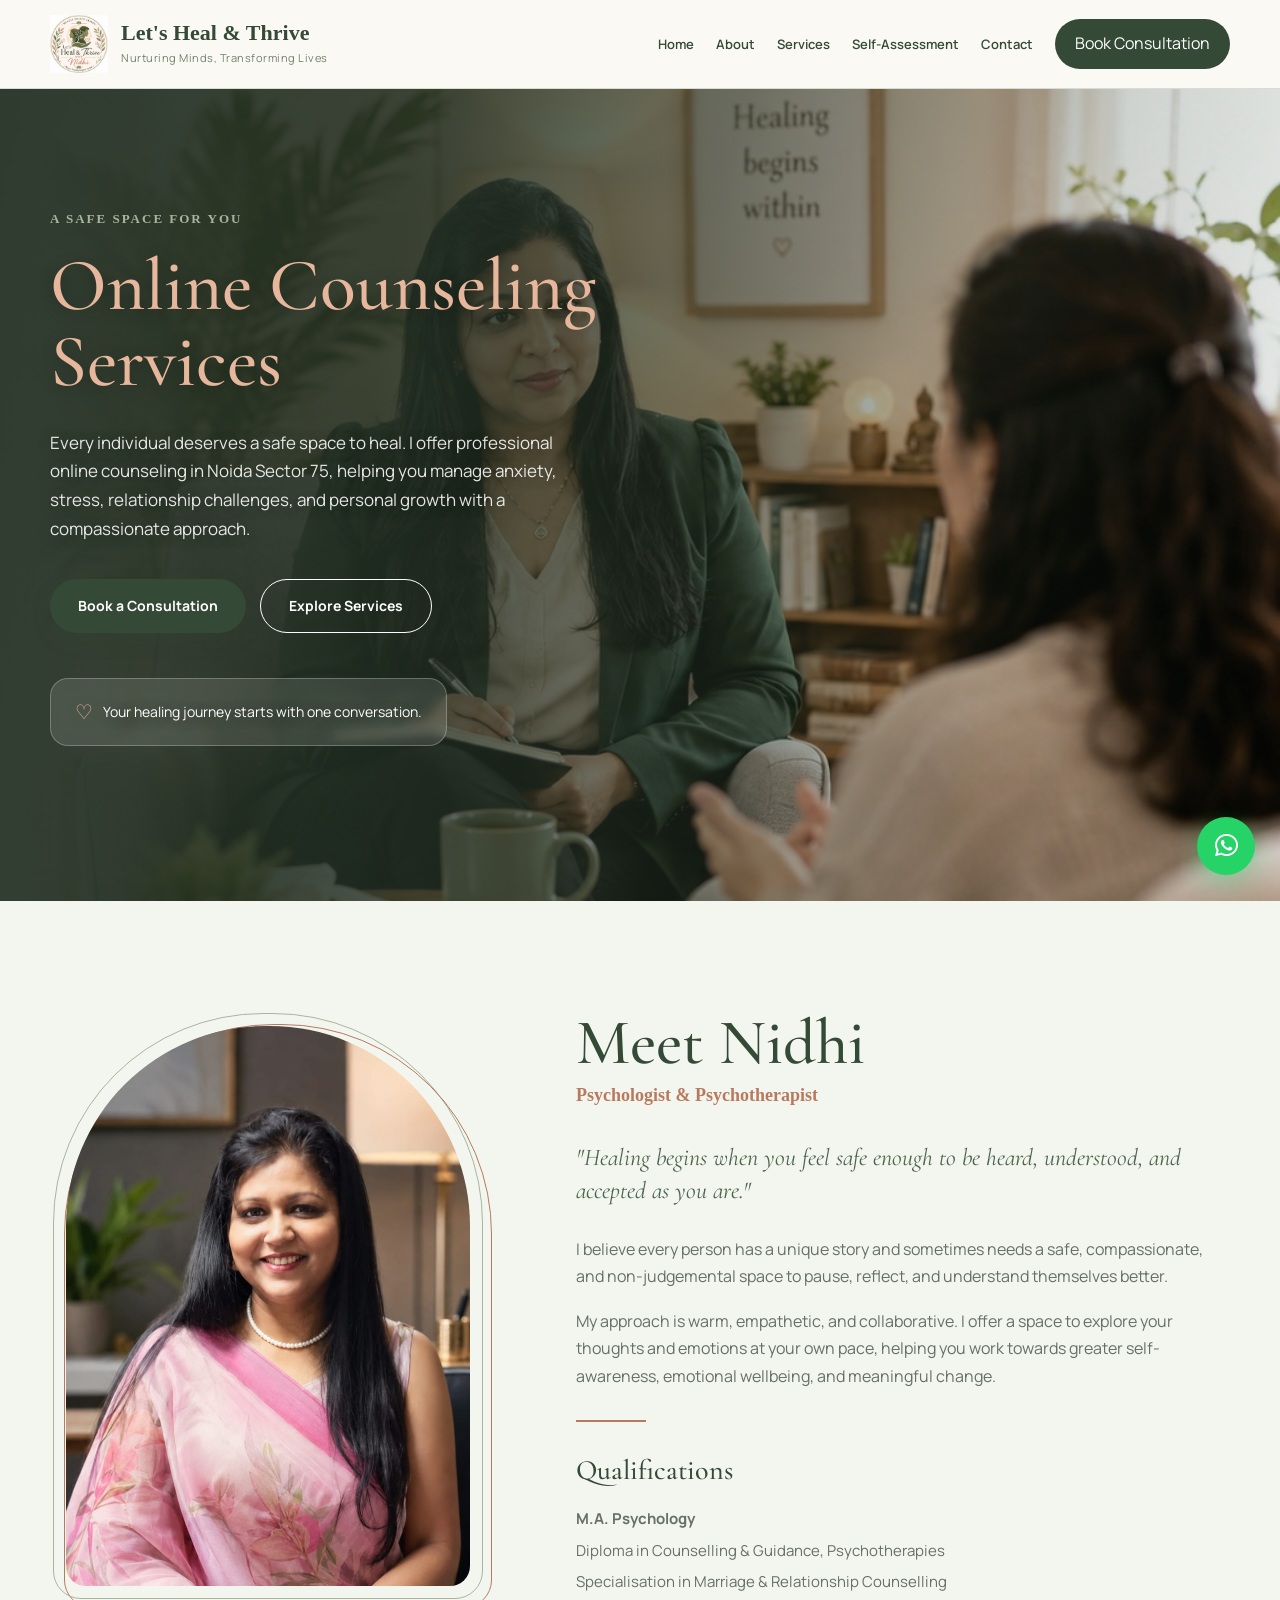
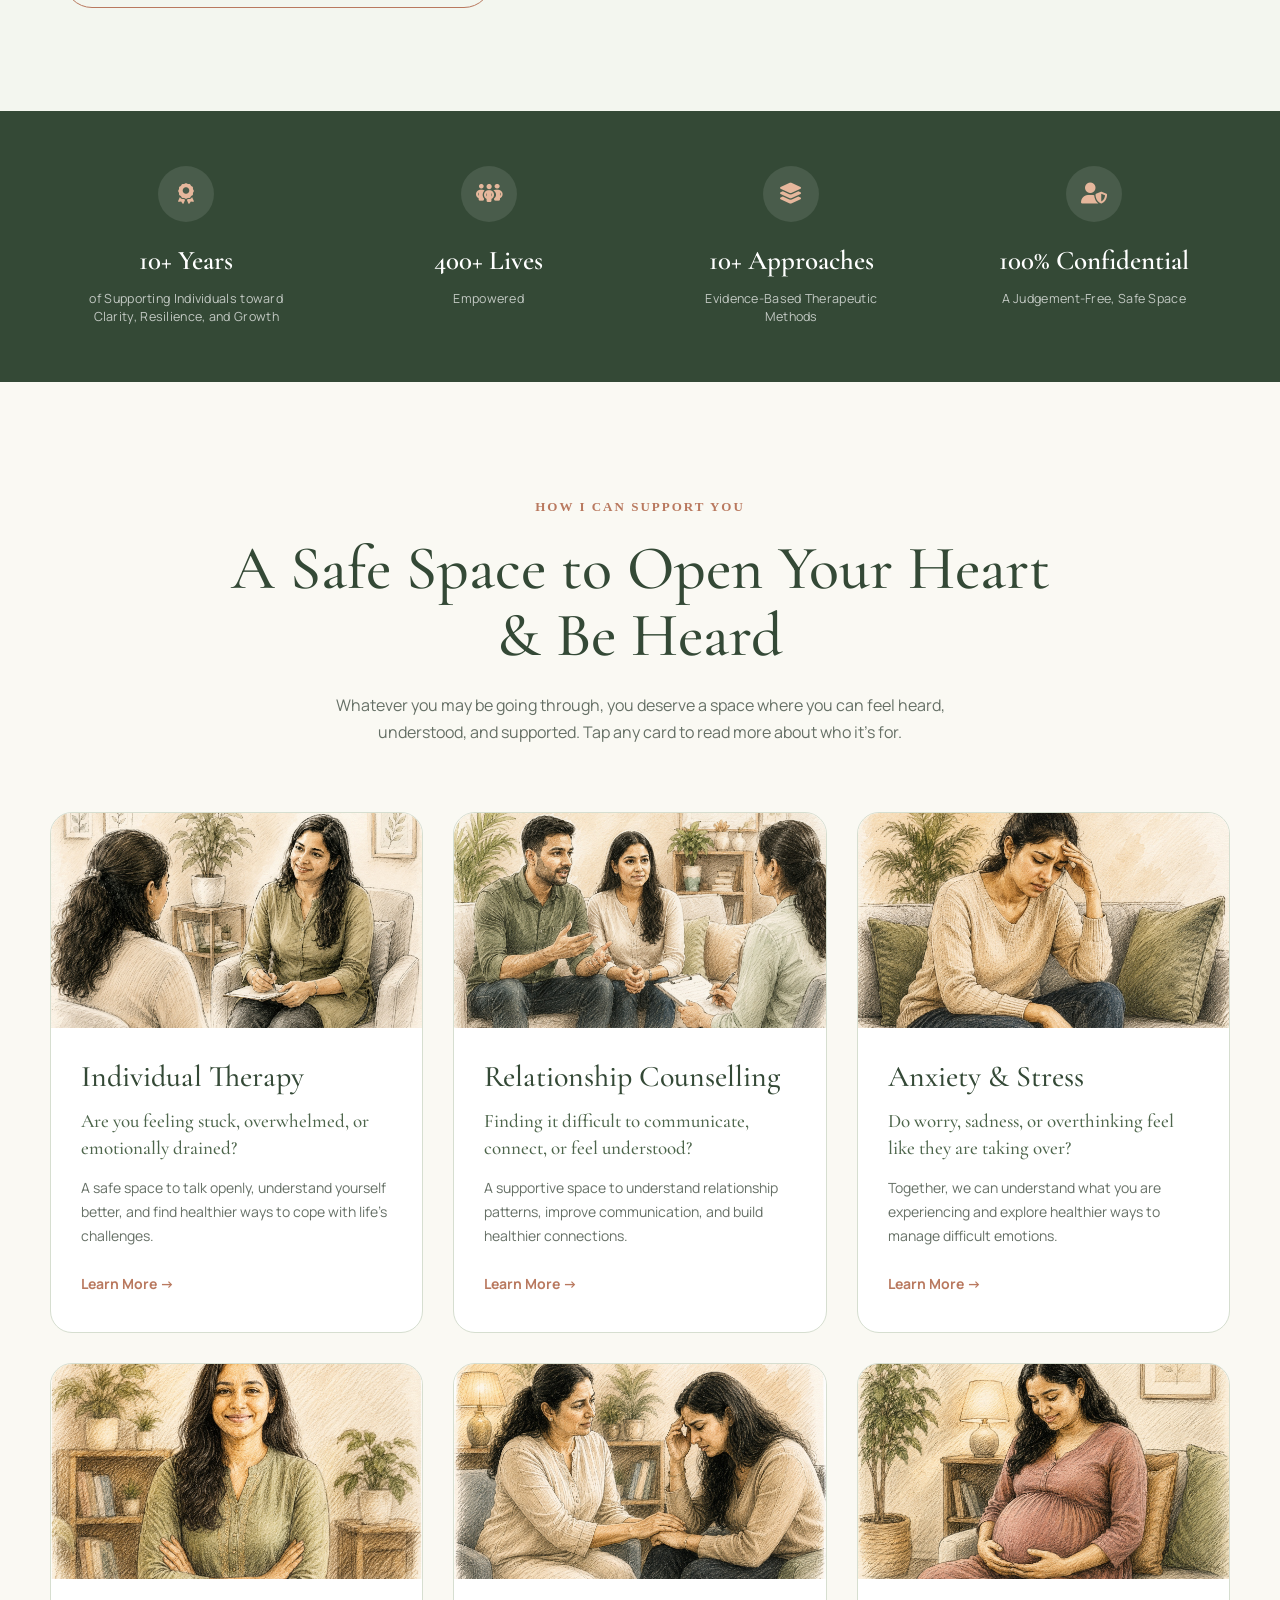
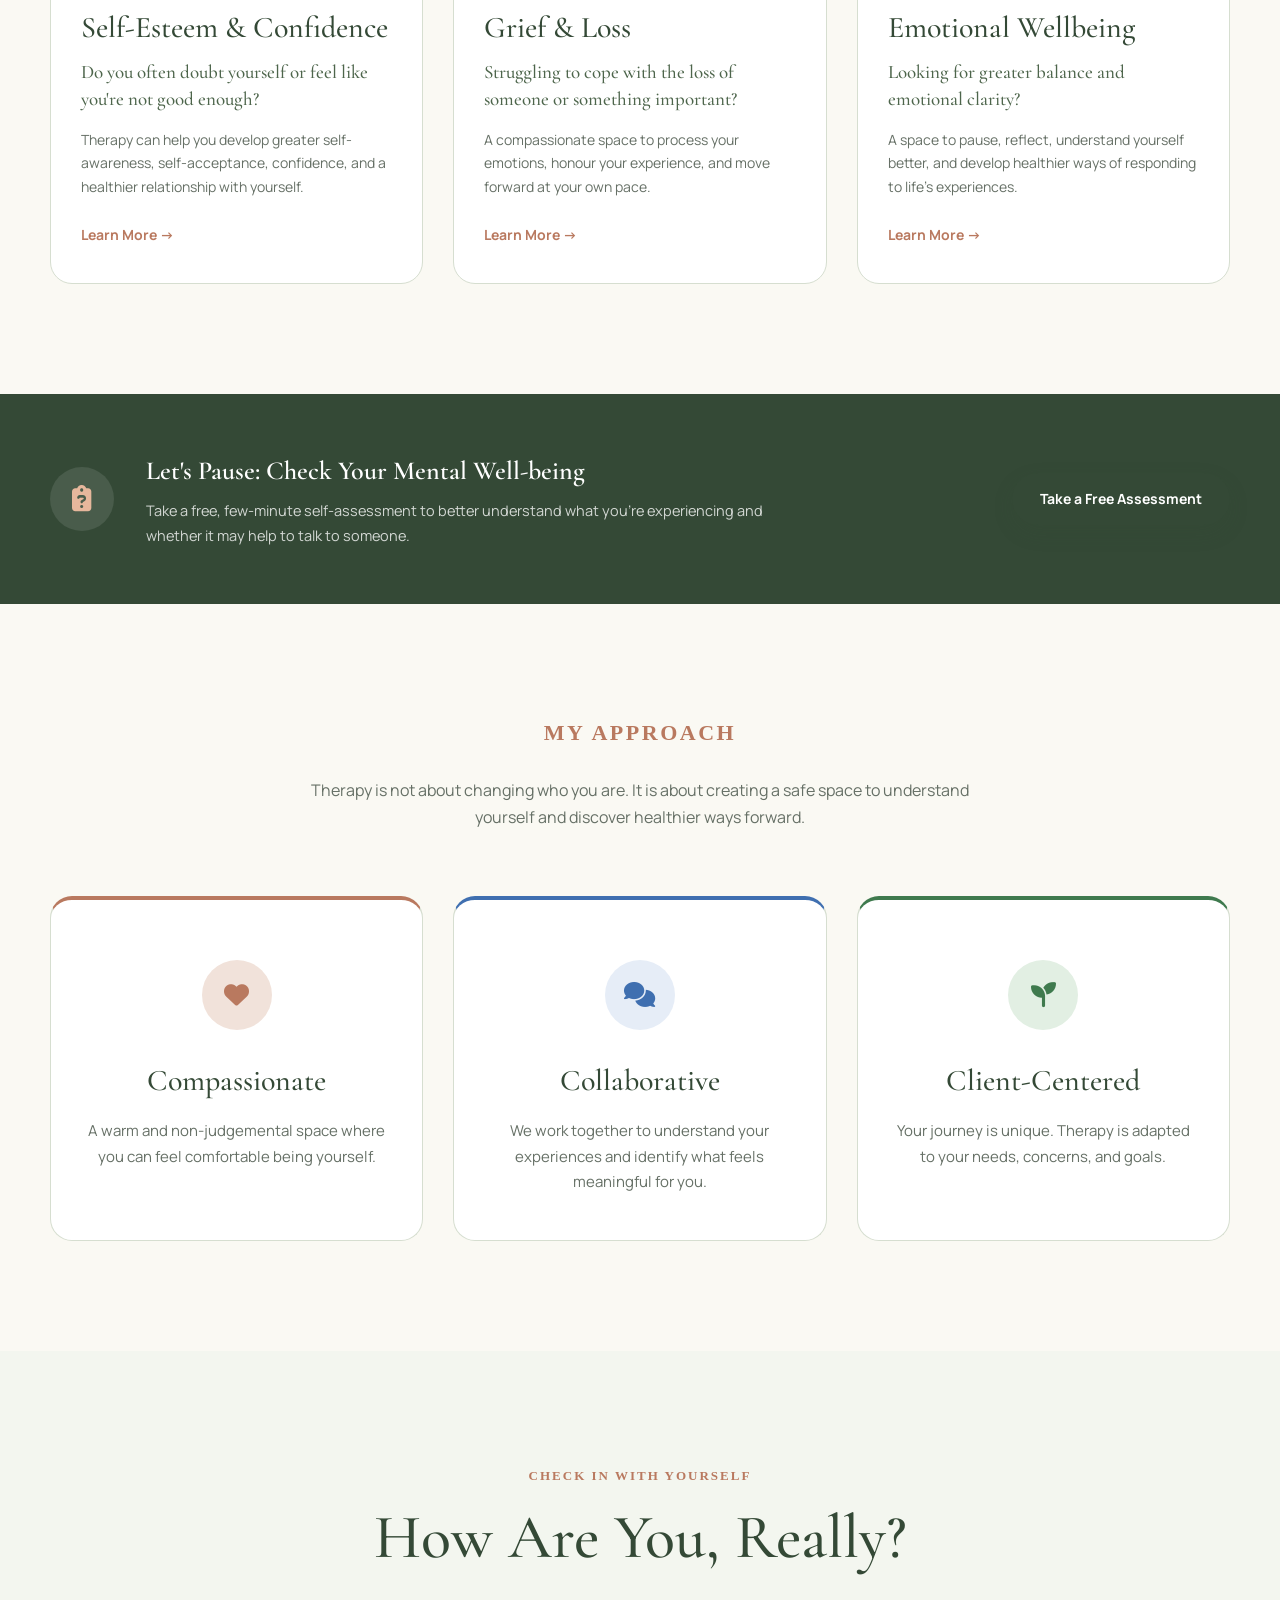
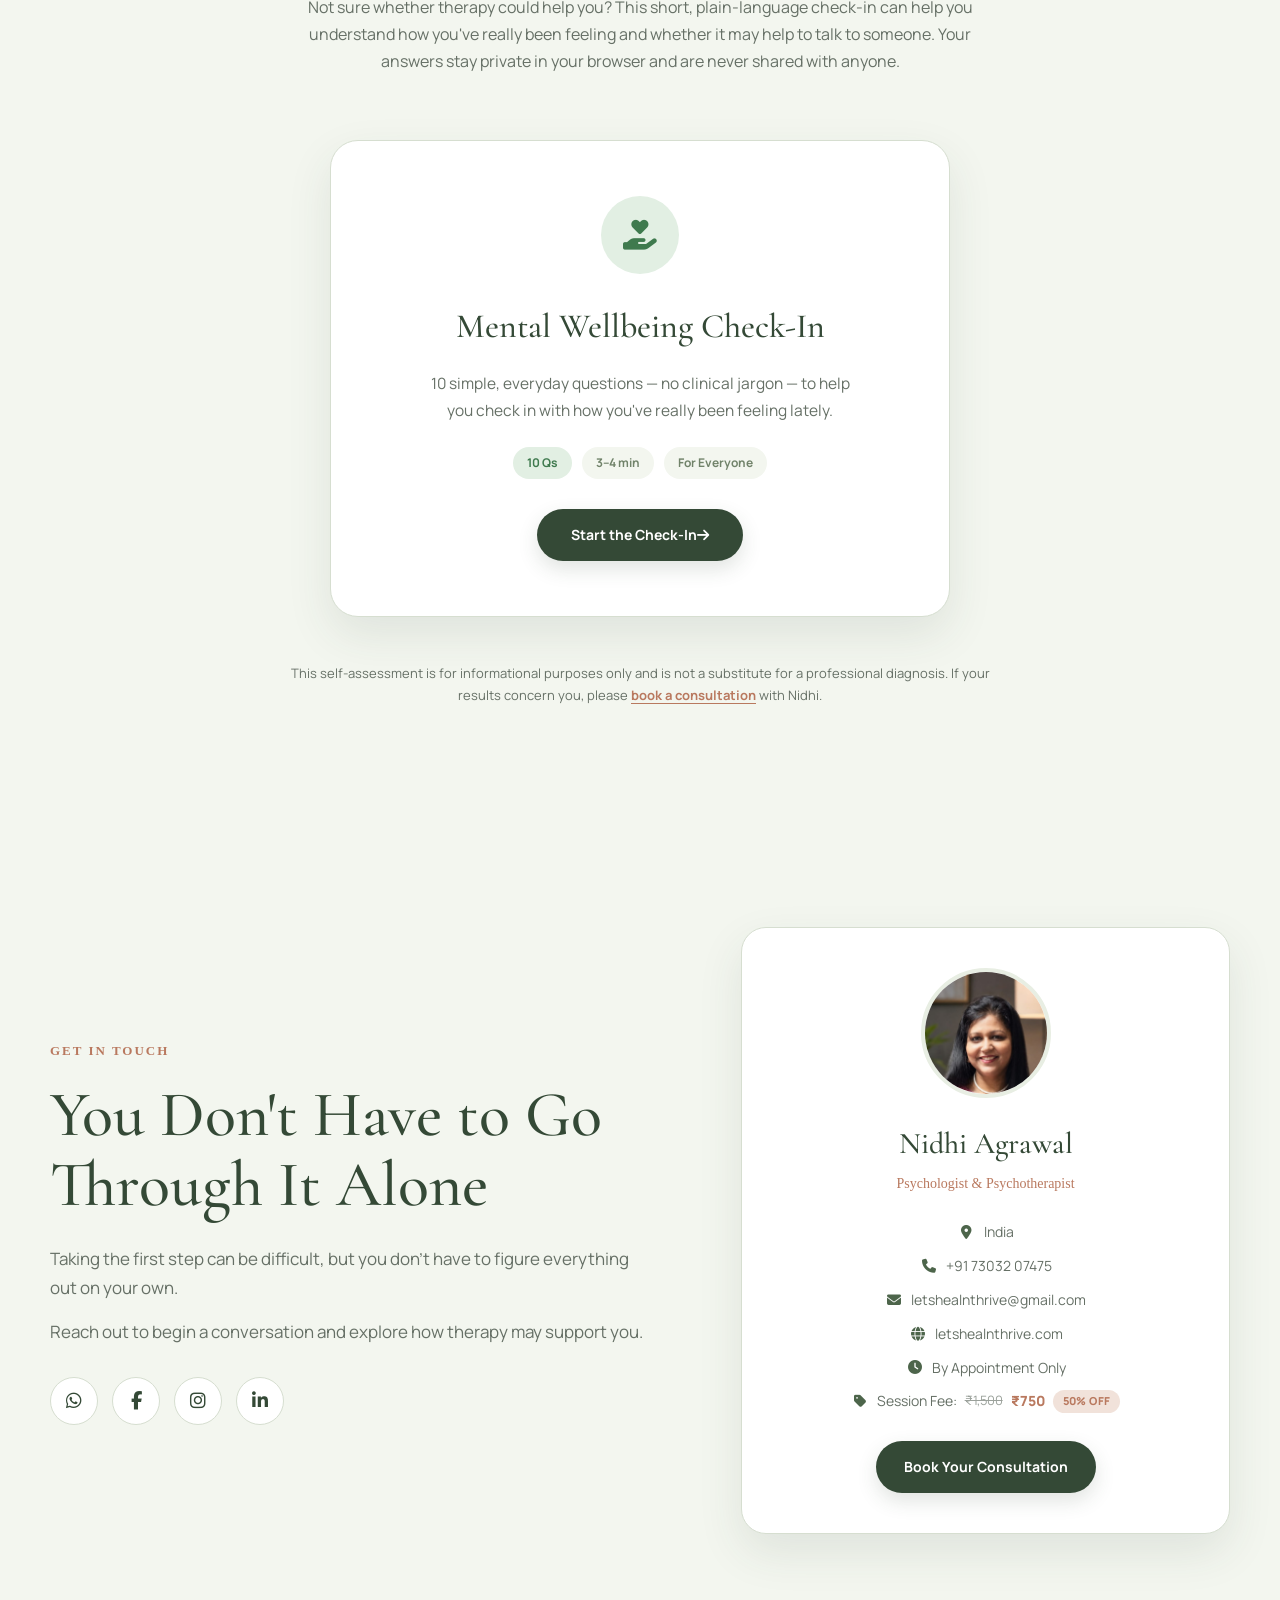
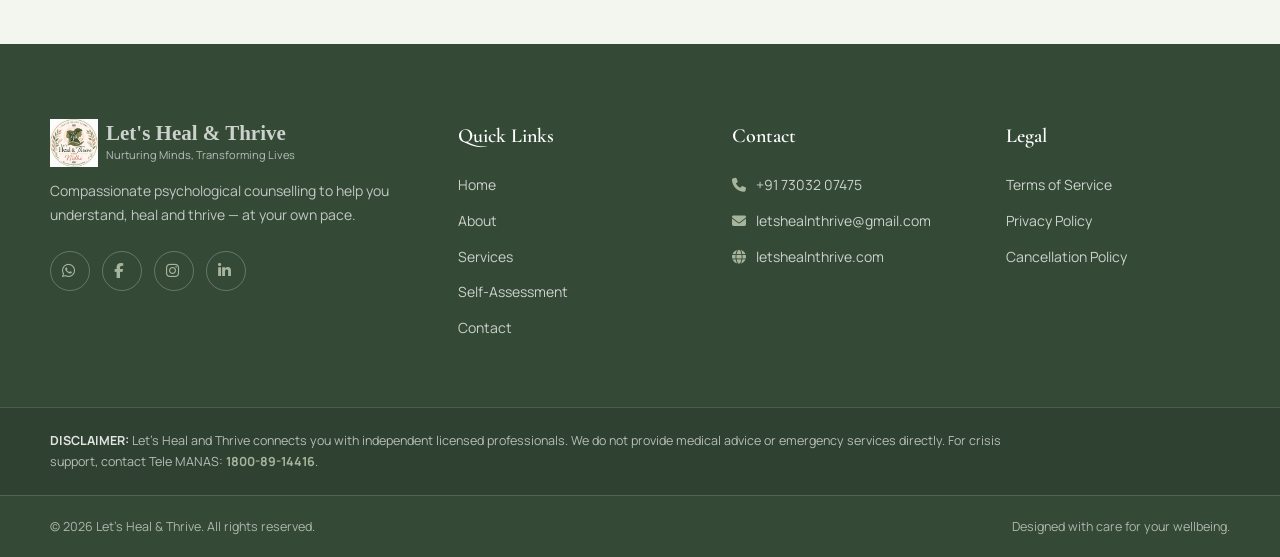
==== commit 998accd1: "Update index.html" ====
--- a/index.html
+++ b/index.html
@@ -86,32 +86,7 @@
 <body>
 
 
-<!-- =====================================================
-     ANNOUNCEMENT BAR
-===================================================== -->
-
-<div class="announce-bar" id="announceBar">
-
-    <div class="container announce-bar-inner">
-
-        <p>
-            <i class="fas fa-sparkles"></i>
-            Limited-time offer: <strong>50% OFF</strong> your session &mdash;
-            <span class="price-strike">₹1,500</span>
-            <span class="price-now">₹750</span> per session.
-        </p>
-
-        <button type="button" class="btn btn-primary announce-btn js-open-booking">
-            Claim Offer
-        </button>
-
-        <button type="button" class="announce-close" id="announceClose" aria-label="Dismiss offer">
-            <i class="fas fa-xmark"></i>
-        </button>
-
-    </div>
-
-</div>
+
 
 
 
@@ -179,7 +154,7 @@
 <div class="hero-bg">
 
     <img src="assets/hero.jpg"
-         alt="Psychologist offering online counseling in Noida Sector 75 in a calm and welcoming environment">
+         alt="Psychologist offering online counseling in Noida in a calm and welcoming environment">
 
     <div class="hero-overlay"></div>
 
@@ -1172,10 +1147,10 @@
                 once payment is received.
             </p>
 
-            <p class="modal-price-note">
+            <p class="modal-price-note" id="modalPriceNote">
                 <i class="fas fa-tag"></i>
-                Session Fee: <span class="price-strike">₹1,500</span>
-                <span class="price-now">₹750</span>
+                Session Fee: <span class="price-strike" id="priceStrike">₹1,500</span>
+                <span class="price-now" id="priceNow">₹750</span>
                 <span class="fee-badge">50% OFF &mdash; limited time</span>
             </p>
 
--- a/css/style.css
+++ b/css/style.css
@@ -2450,3 +2450,65 @@
     }
 
 }
+
+/* =========================================================
+   19. MOBILE READABILITY FIX
+========================================================= */
+
+@media (max-width: 768px) {
+
+    body {
+        font-size: 17px;
+    }
+
+    p, .service-card-content p, .contact-content p,
+    .about-content p, .approach-item p {
+        font-size: 16px !important;
+        line-height: 1.6;
+    }
+
+    .footer-col a, .footer-disclaimer p, .consent-block p {
+        font-size: 14px !important;
+    }
+
+    .contact-fee, .modal-price-note {
+        font-size: 15px !important;
+    }
+
+    label {
+        font-size: 15px !important;
+    }
+
+}
+
+@media (max-width: 768px) {
+
+    .form-row input,
+    .form-row select,
+    .form-row textarea {
+        font-size: 16px !important;
+        padding: 14px 16px !important;
+    }
+
+    .form-row input::placeholder,
+    .form-row select {
+        font-size: 16px !important;
+    }
+
+    .modal-title {
+        font-size: 26px !important;
+    }
+
+    .modal-subtitle {
+        font-size: 15px !important;
+    }
+
+    .section-heading h2, h2 {
+        font-size: 30px !important;
+    }
+
+    .btn, button {
+        font-size: 15px !important;
+    }
+
+}
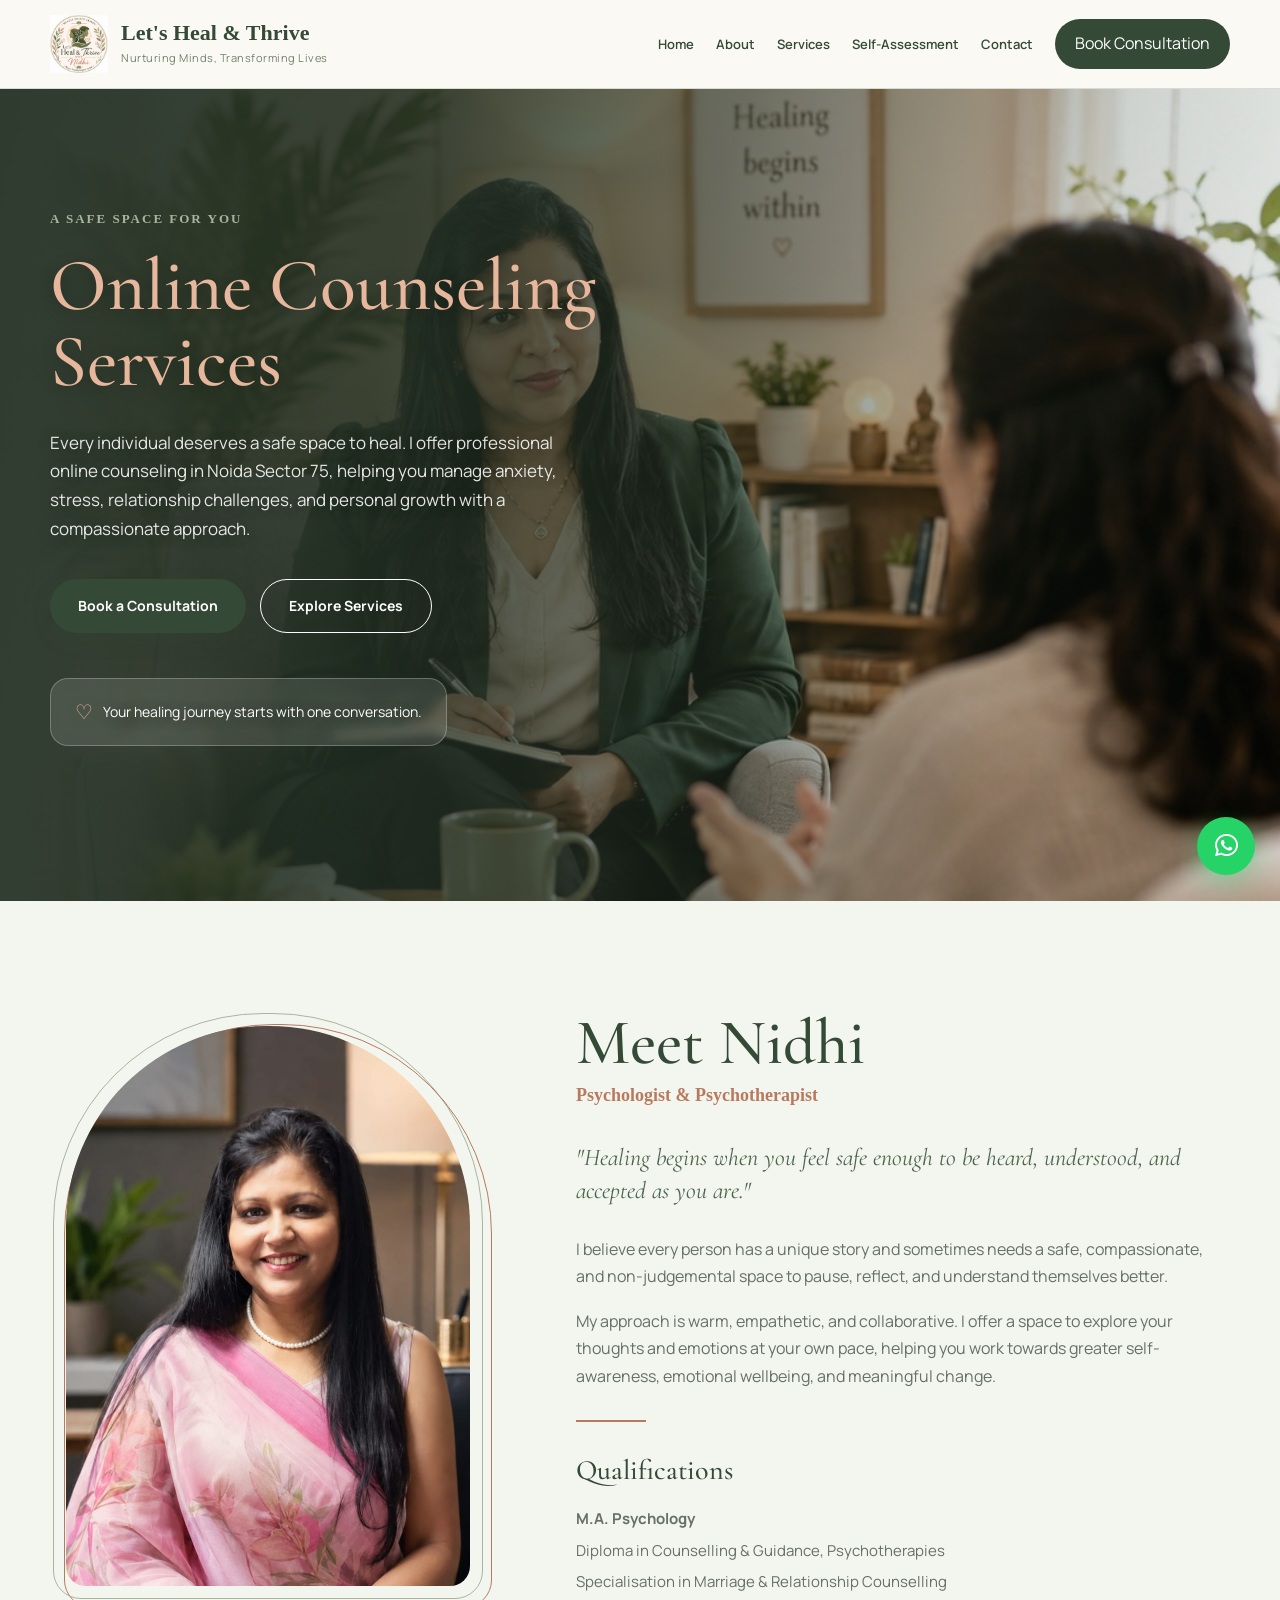
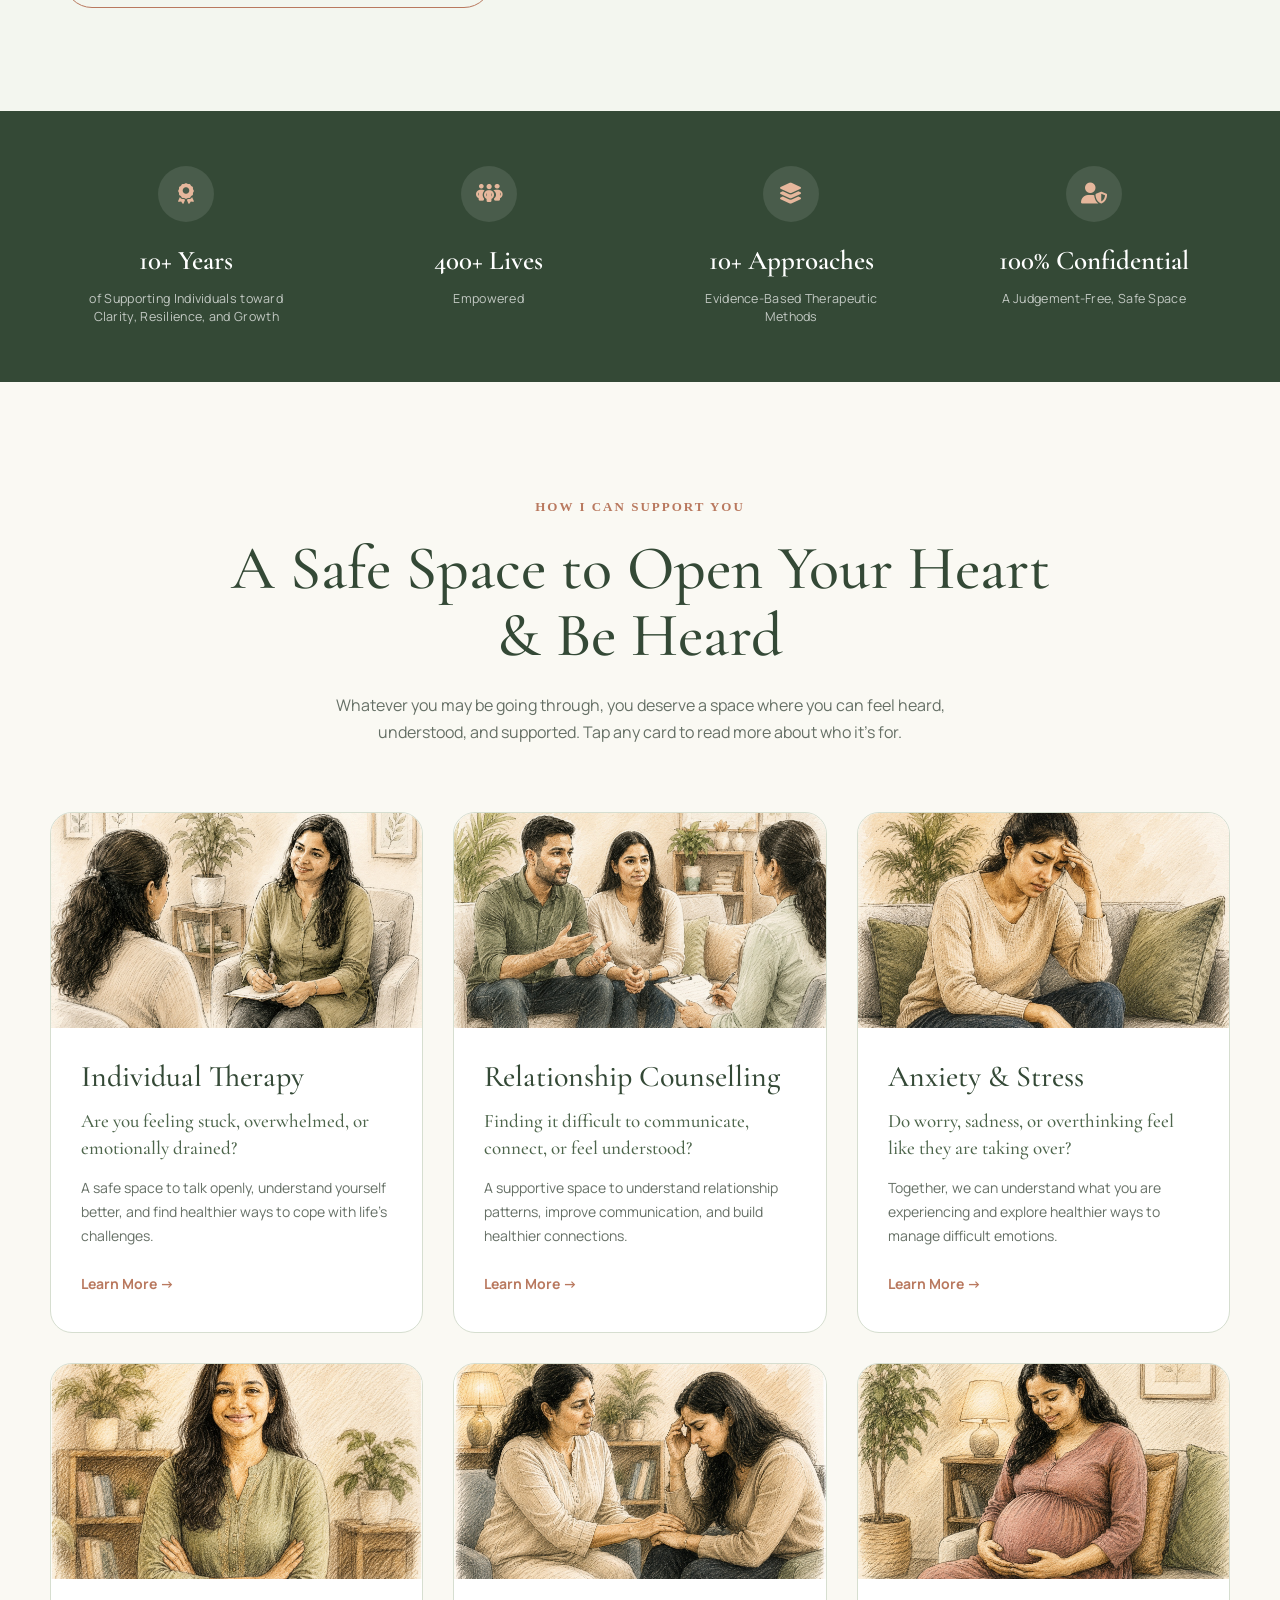
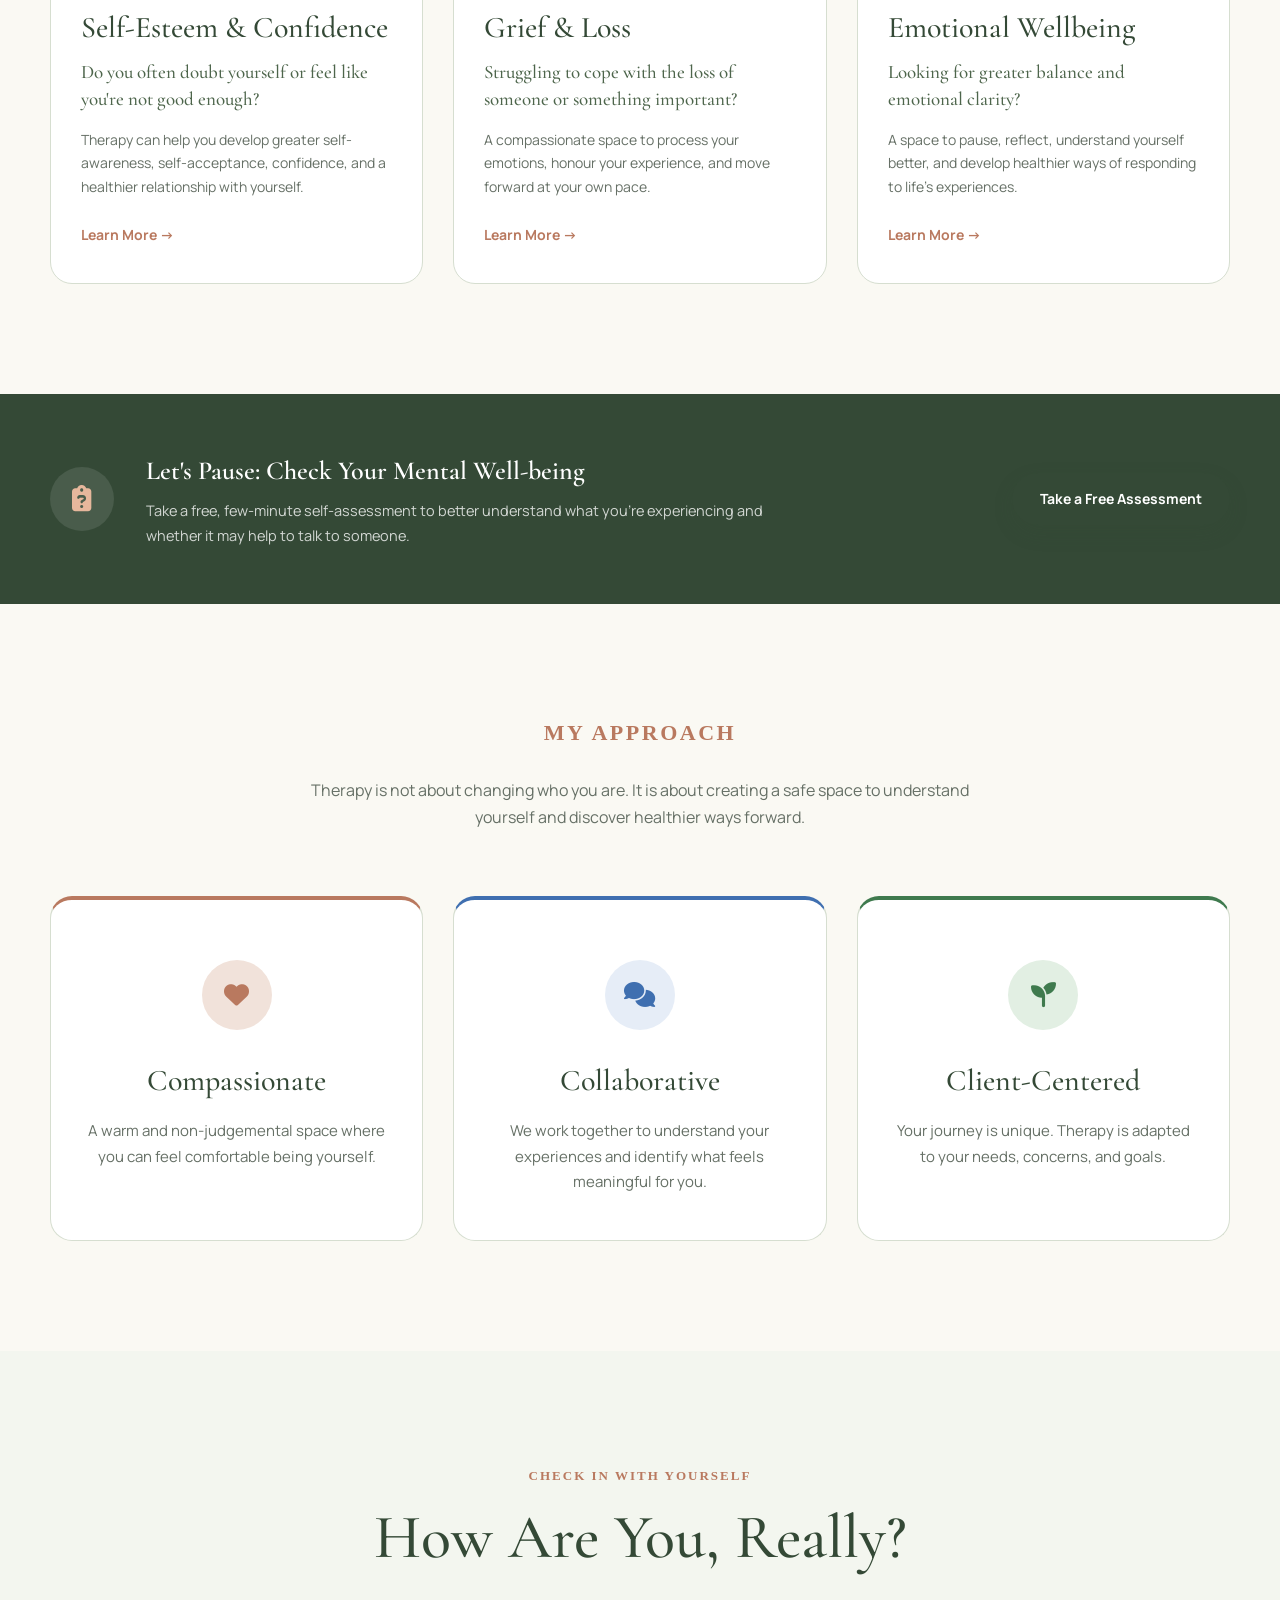
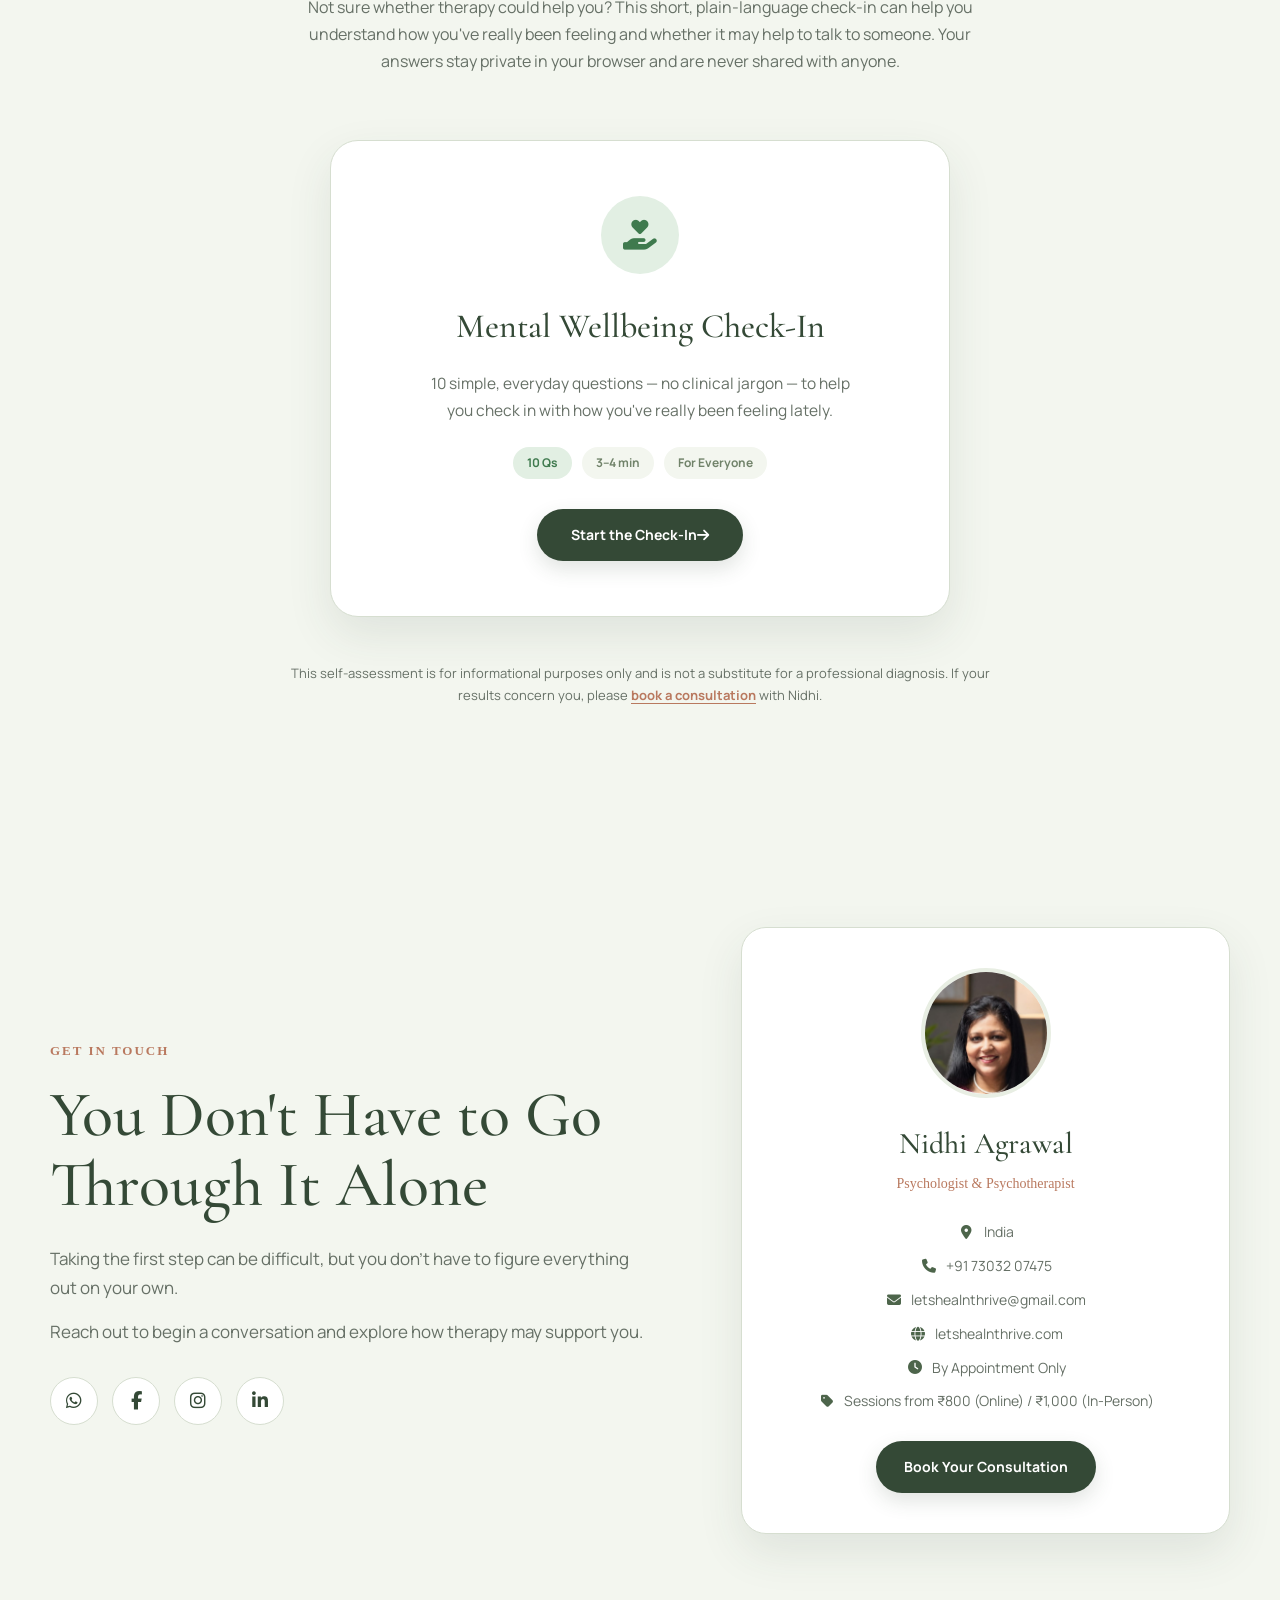
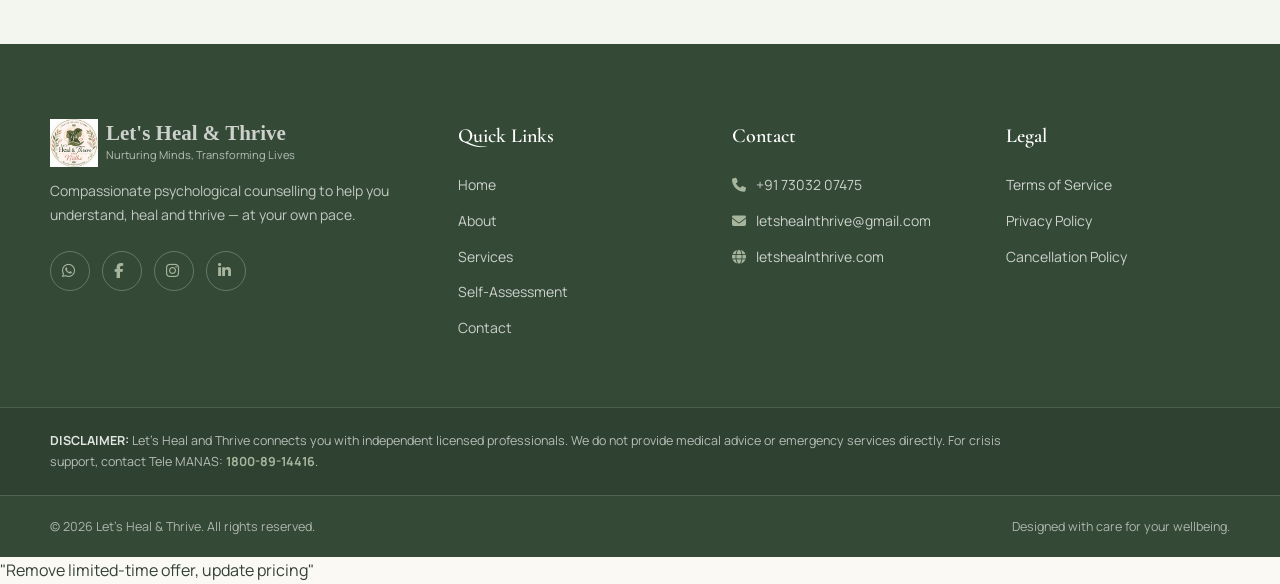
==== commit 71d1a713: "Update index.html" ====
--- a/index.html
+++ b/index.html
@@ -961,10 +961,7 @@
 
                     <p class="contact-fee">
                         <i class="fas fa-tag"></i>
-                        Session Fee:
-                        <span class="price-strike">₹1,500</span>
-                        <span class="price-now">₹750</span>
-                        <span class="fee-badge">50% OFF</span>
+                        Sessions from ₹800 (Online) / ₹1,000 (In-Person)
                     </p>
 
                 </div>
@@ -1149,9 +1146,7 @@
 
             <p class="modal-price-note" id="modalPriceNote">
                 <i class="fas fa-tag"></i>
-                Session Fee: <span class="price-strike" id="priceStrike">₹1,500</span>
-                <span class="price-now" id="priceNow">₹750</span>
-                <span class="fee-badge">50% OFF &mdash; limited time</span>
+                Session Fee: ₹800 &ndash; ₹1,200, depending on service and format (online/in-person).
             </p>
 
             <form id="bookingForm" novalidate>
@@ -1377,3 +1372,4 @@
 </body>
 
 </html>
+"Remove limited-time offer, update pricing"
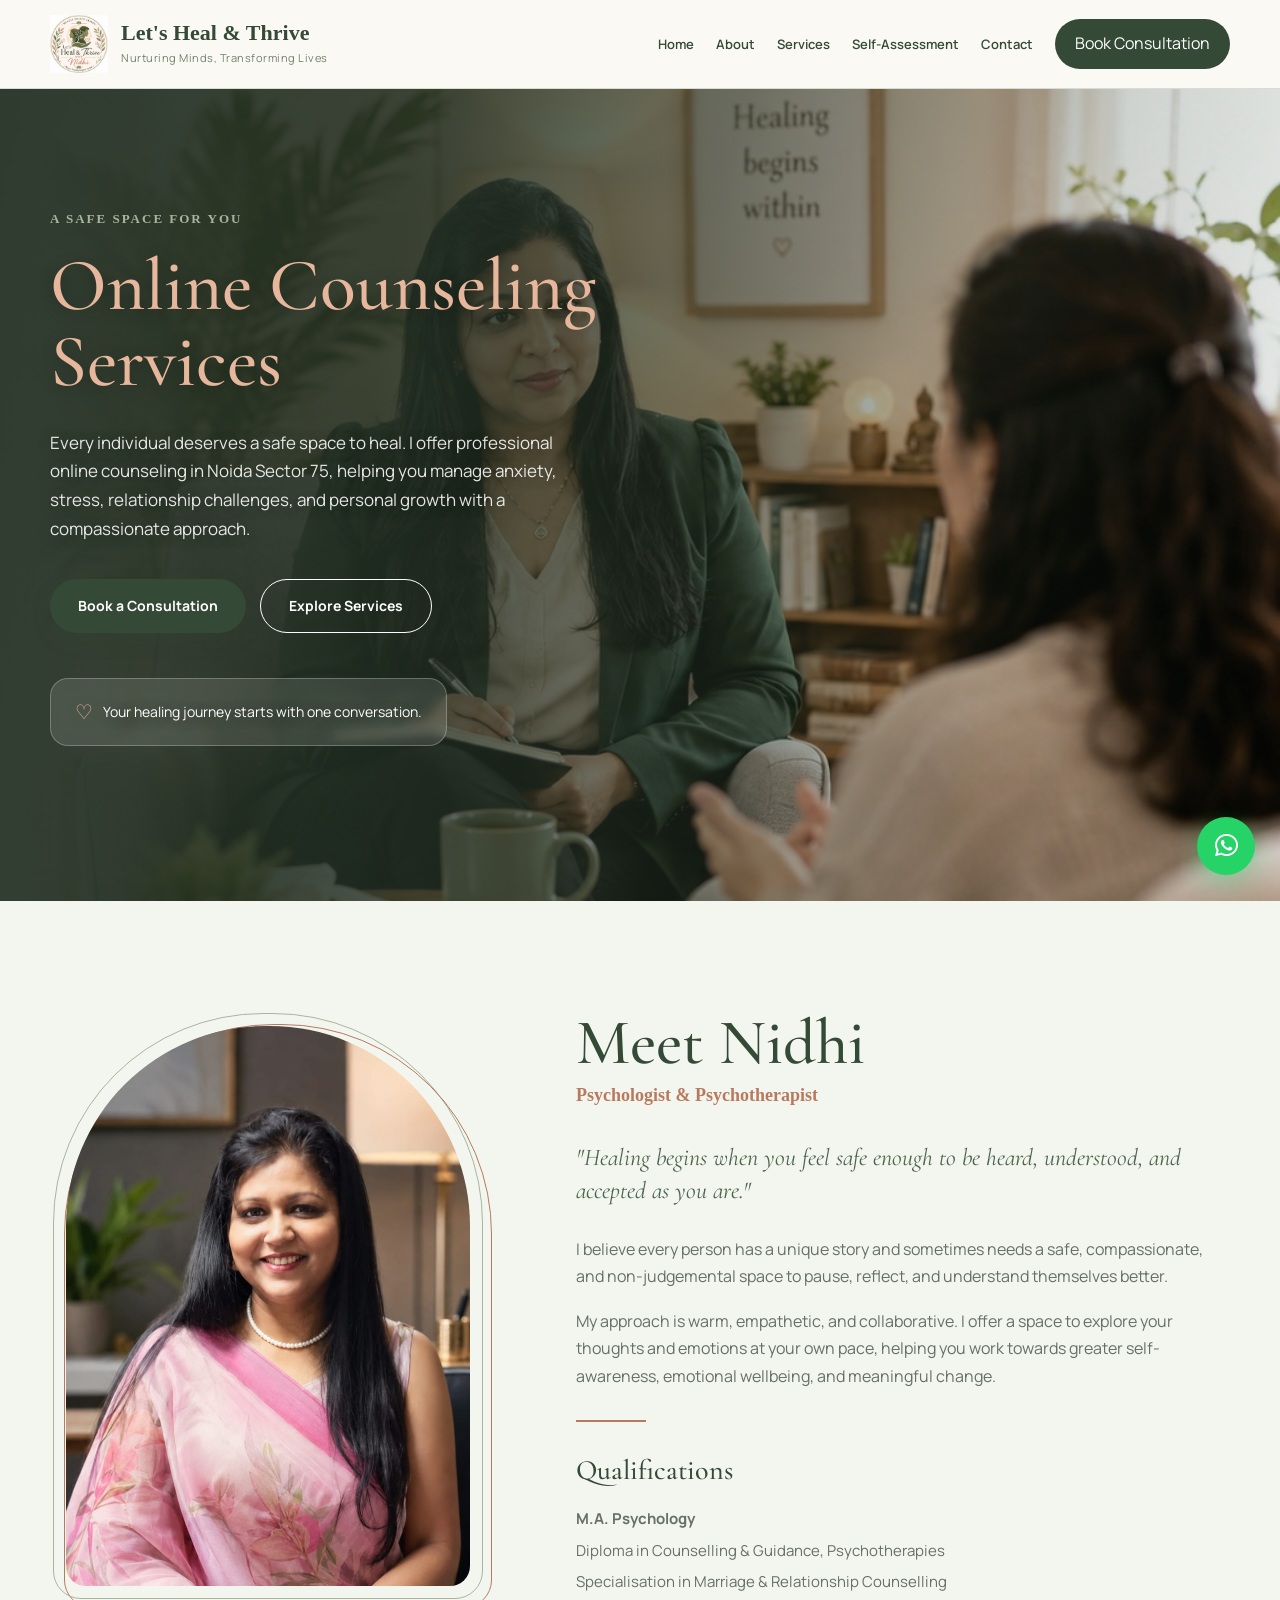
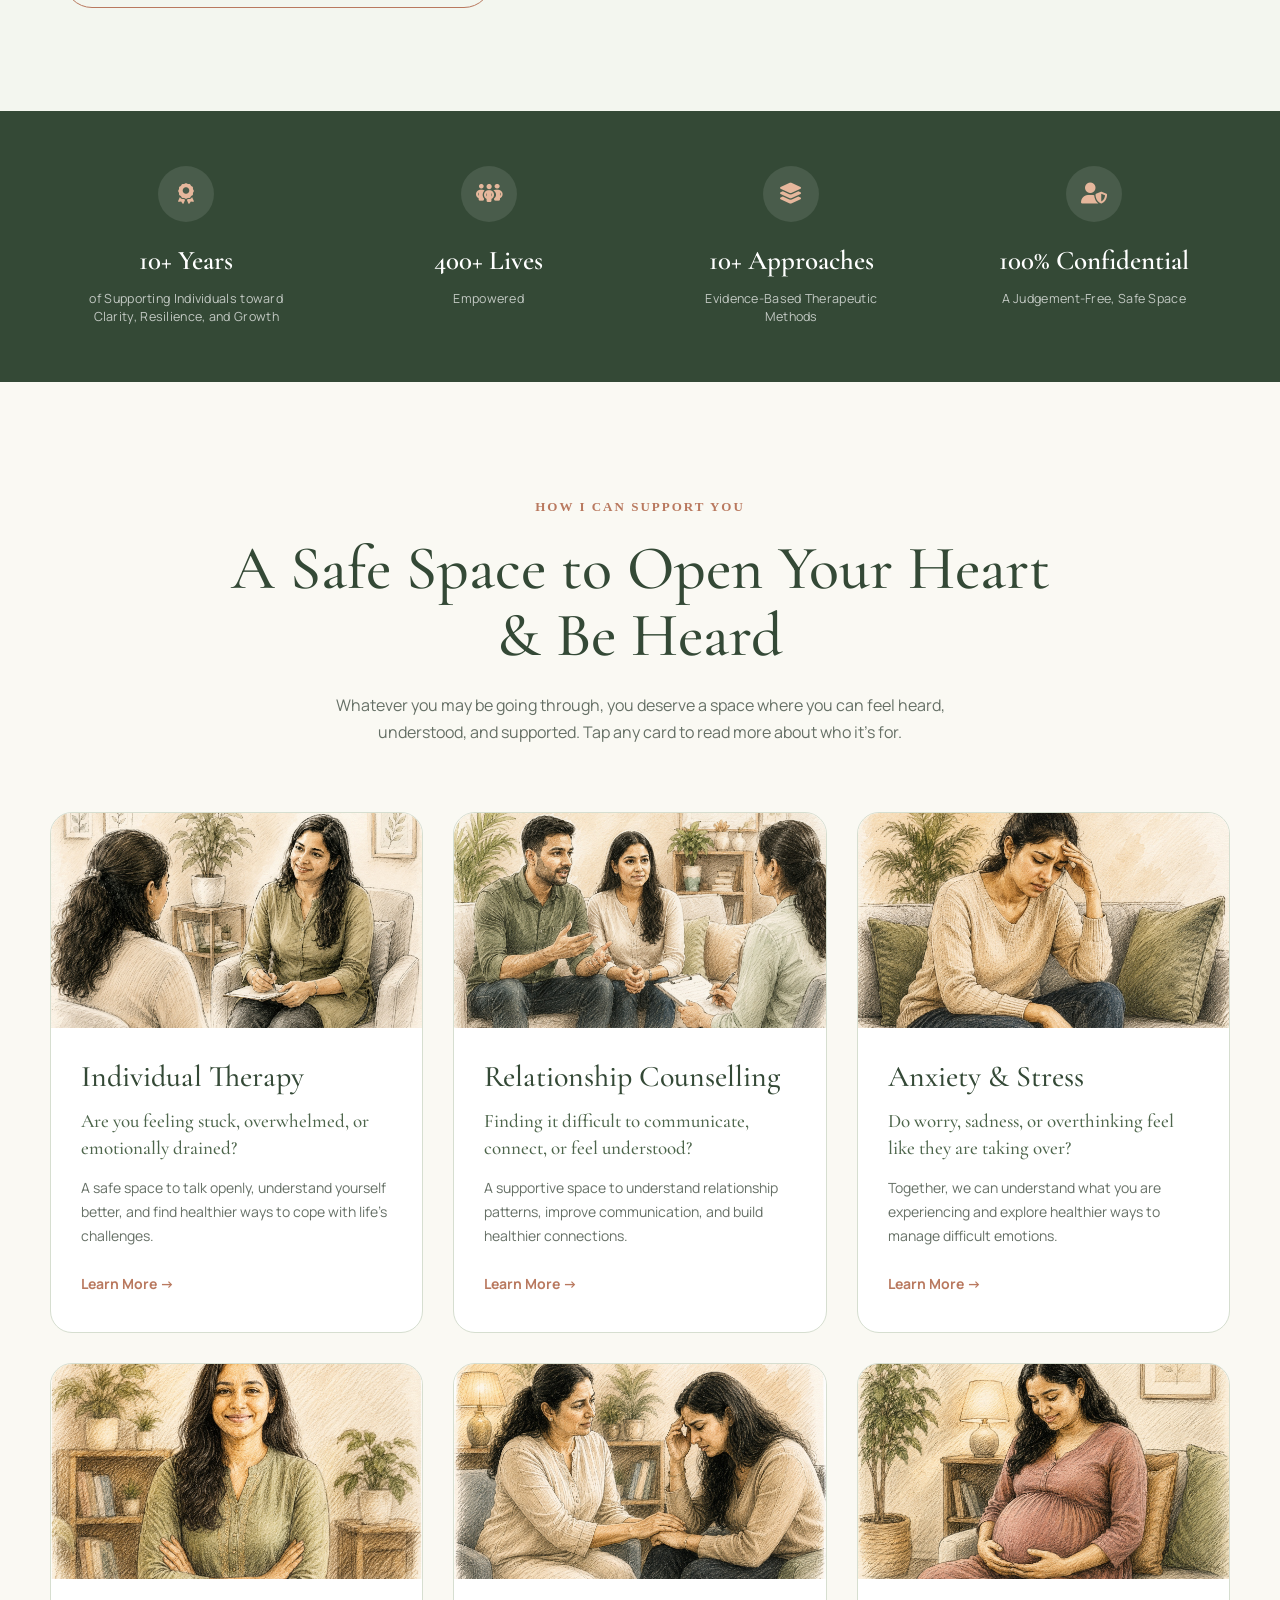
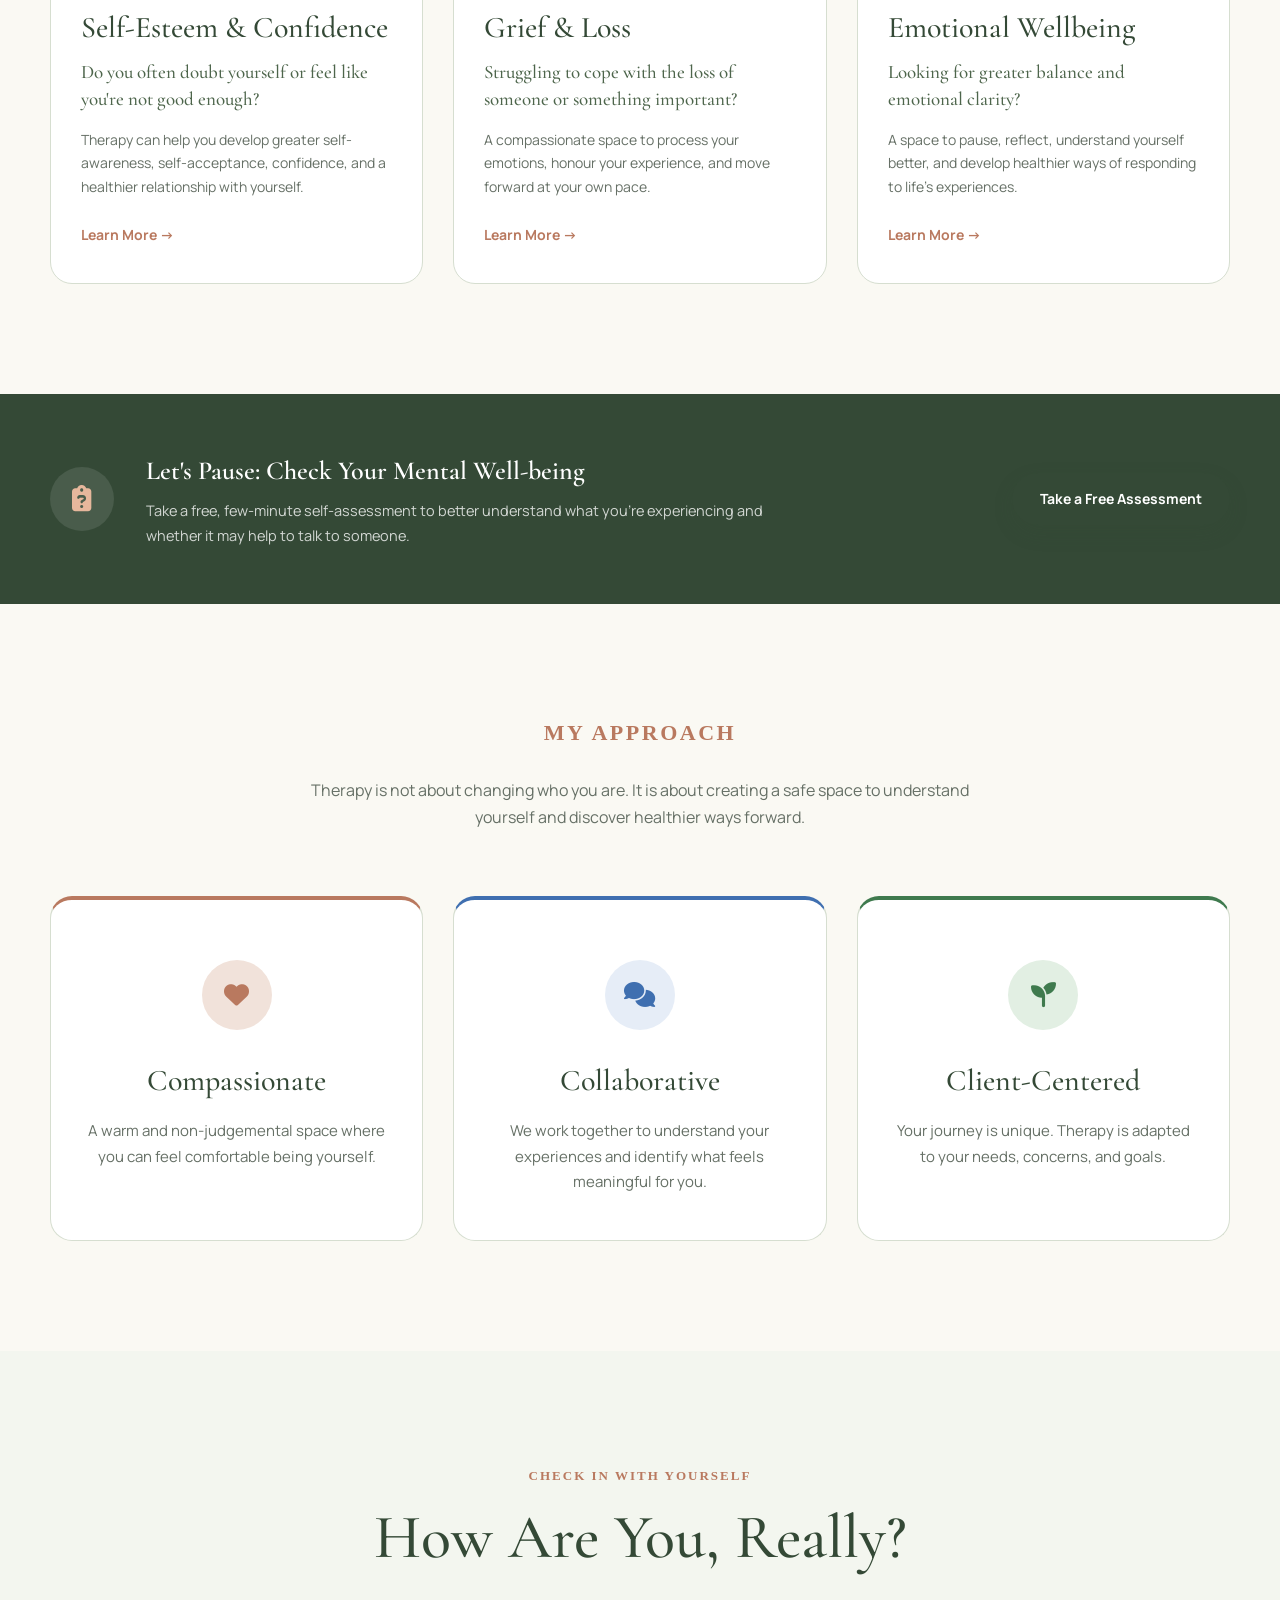
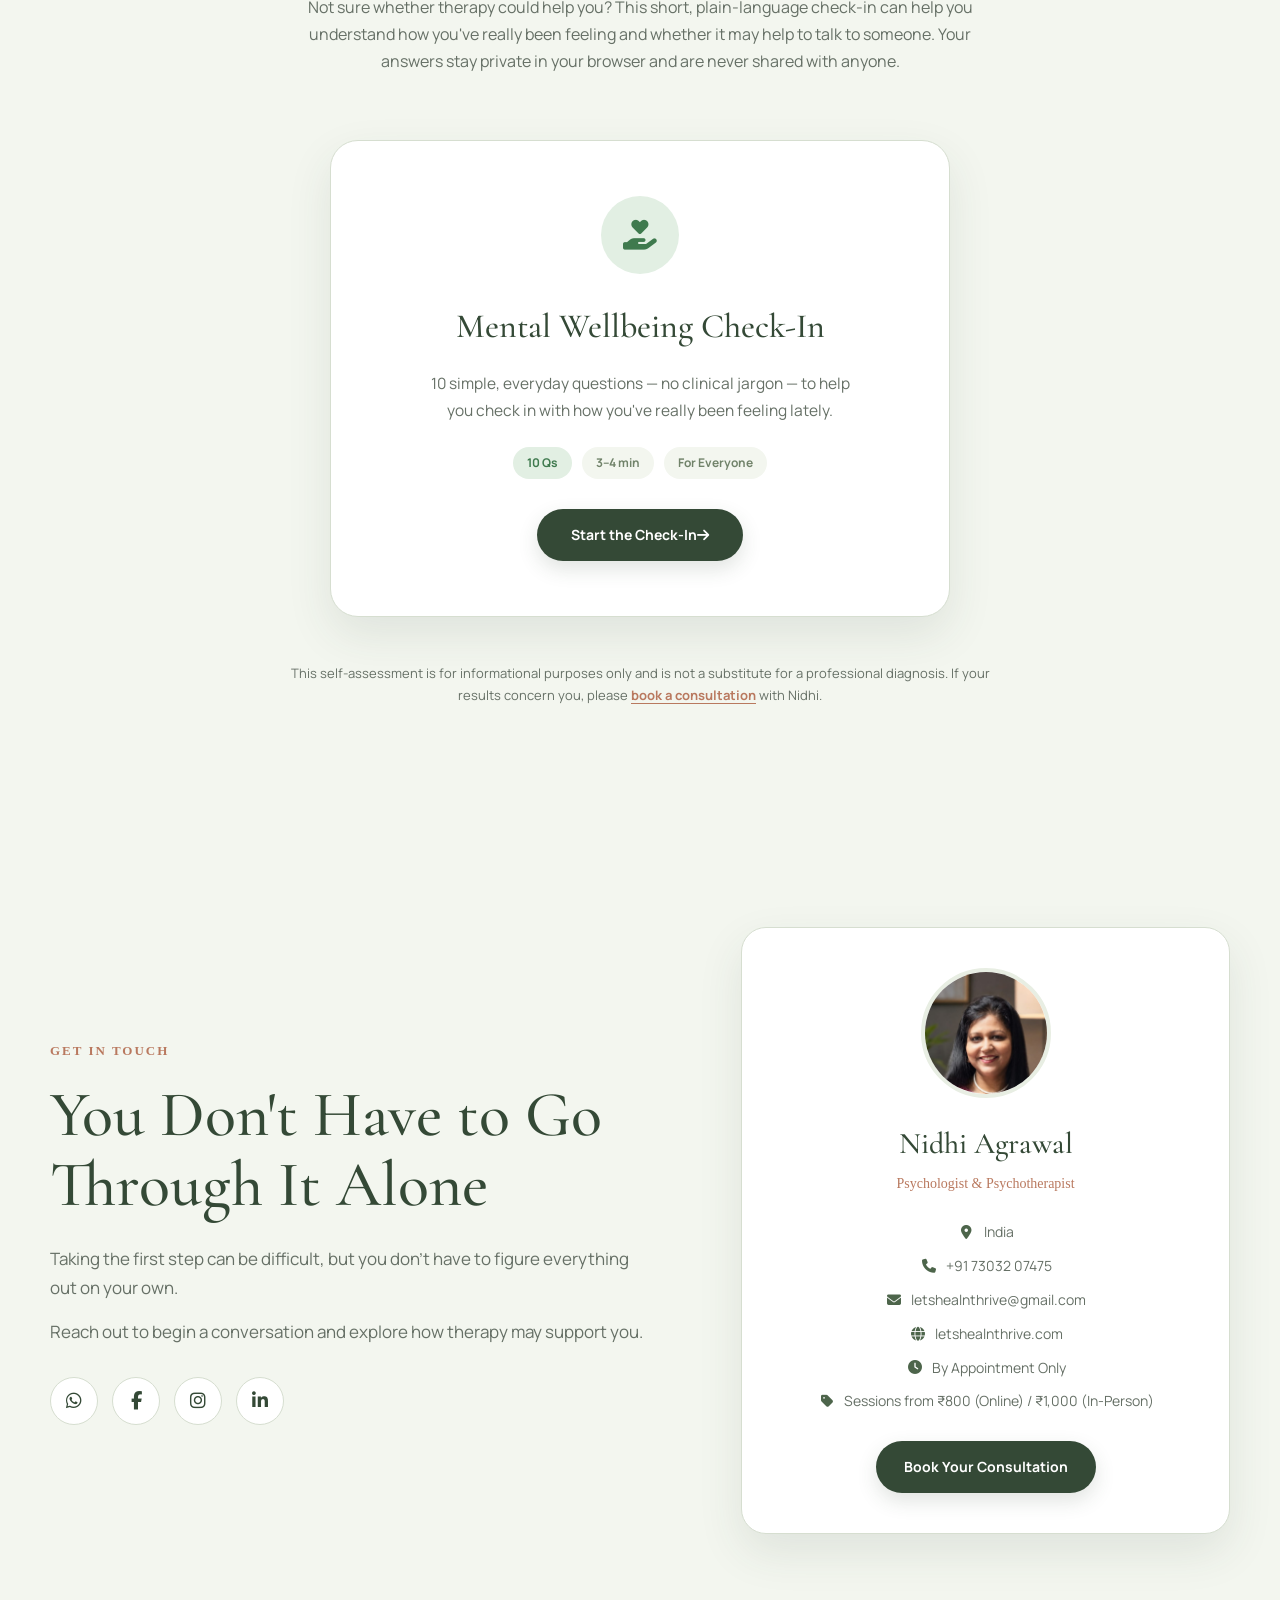
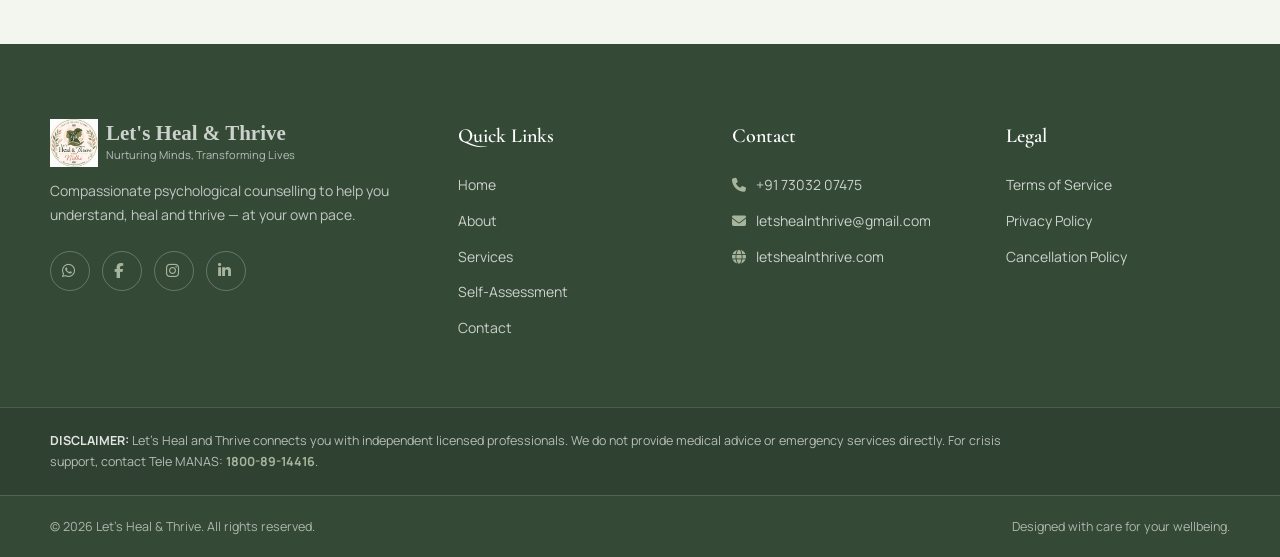
==== commit 43a5cc6e: "Update index.html "Remove limited-time offer, update pricing"" ====
--- a/index.html
+++ b/index.html
@@ -1372,4 +1372,4 @@
 </body>
 
 </html>
-"Remove limited-time offer, update pricing"
+
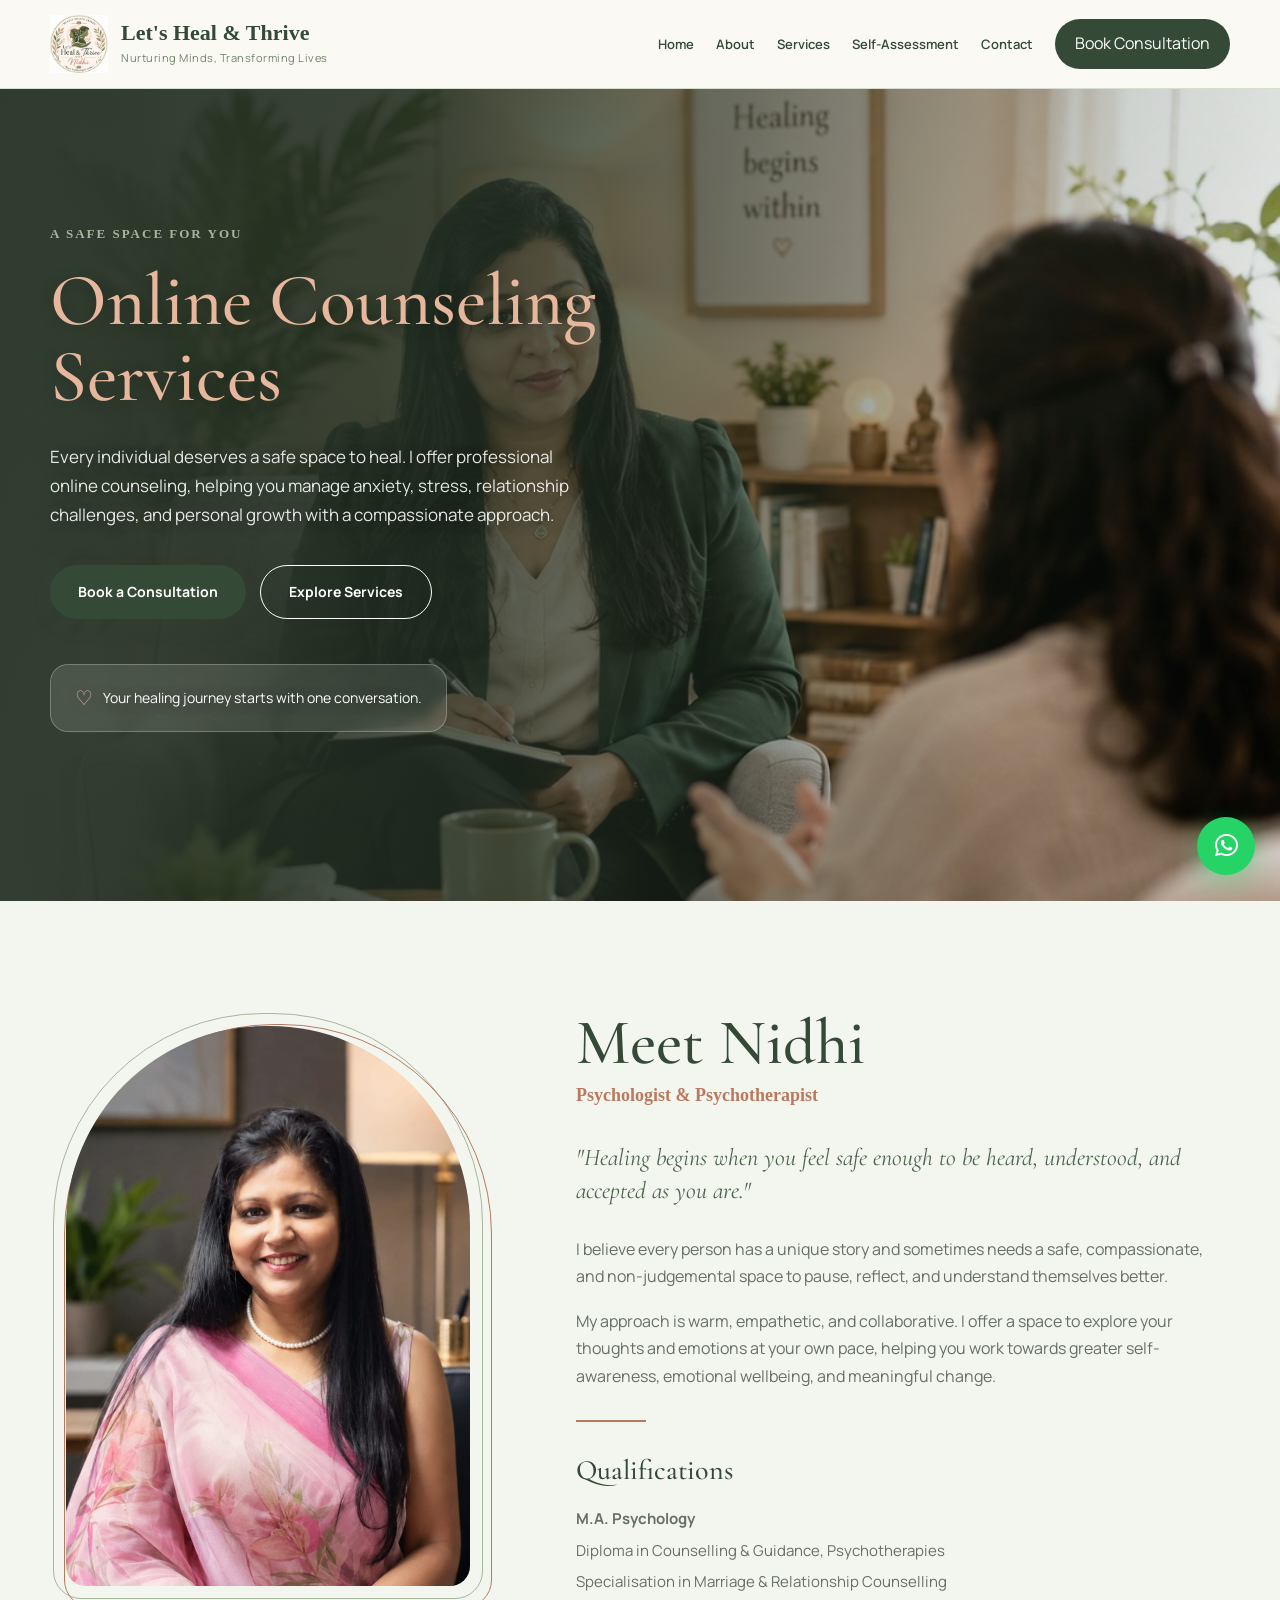
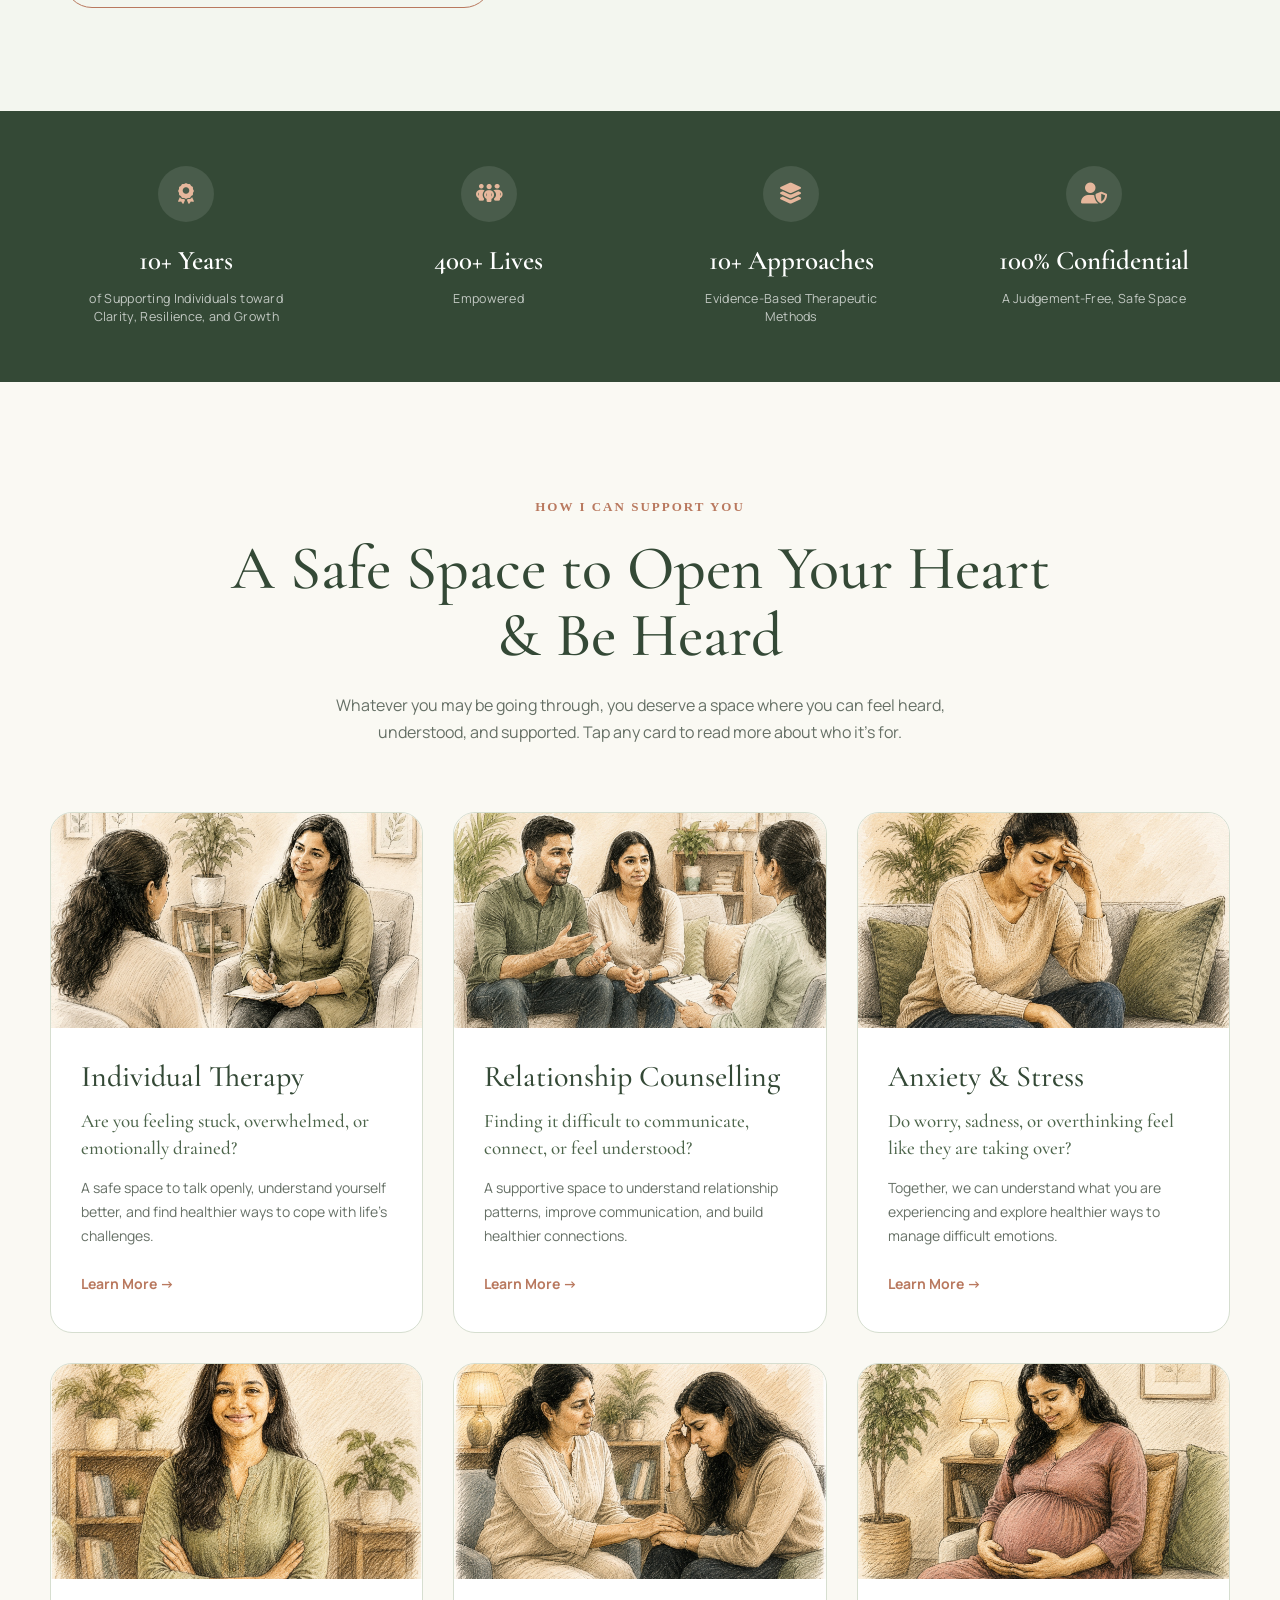
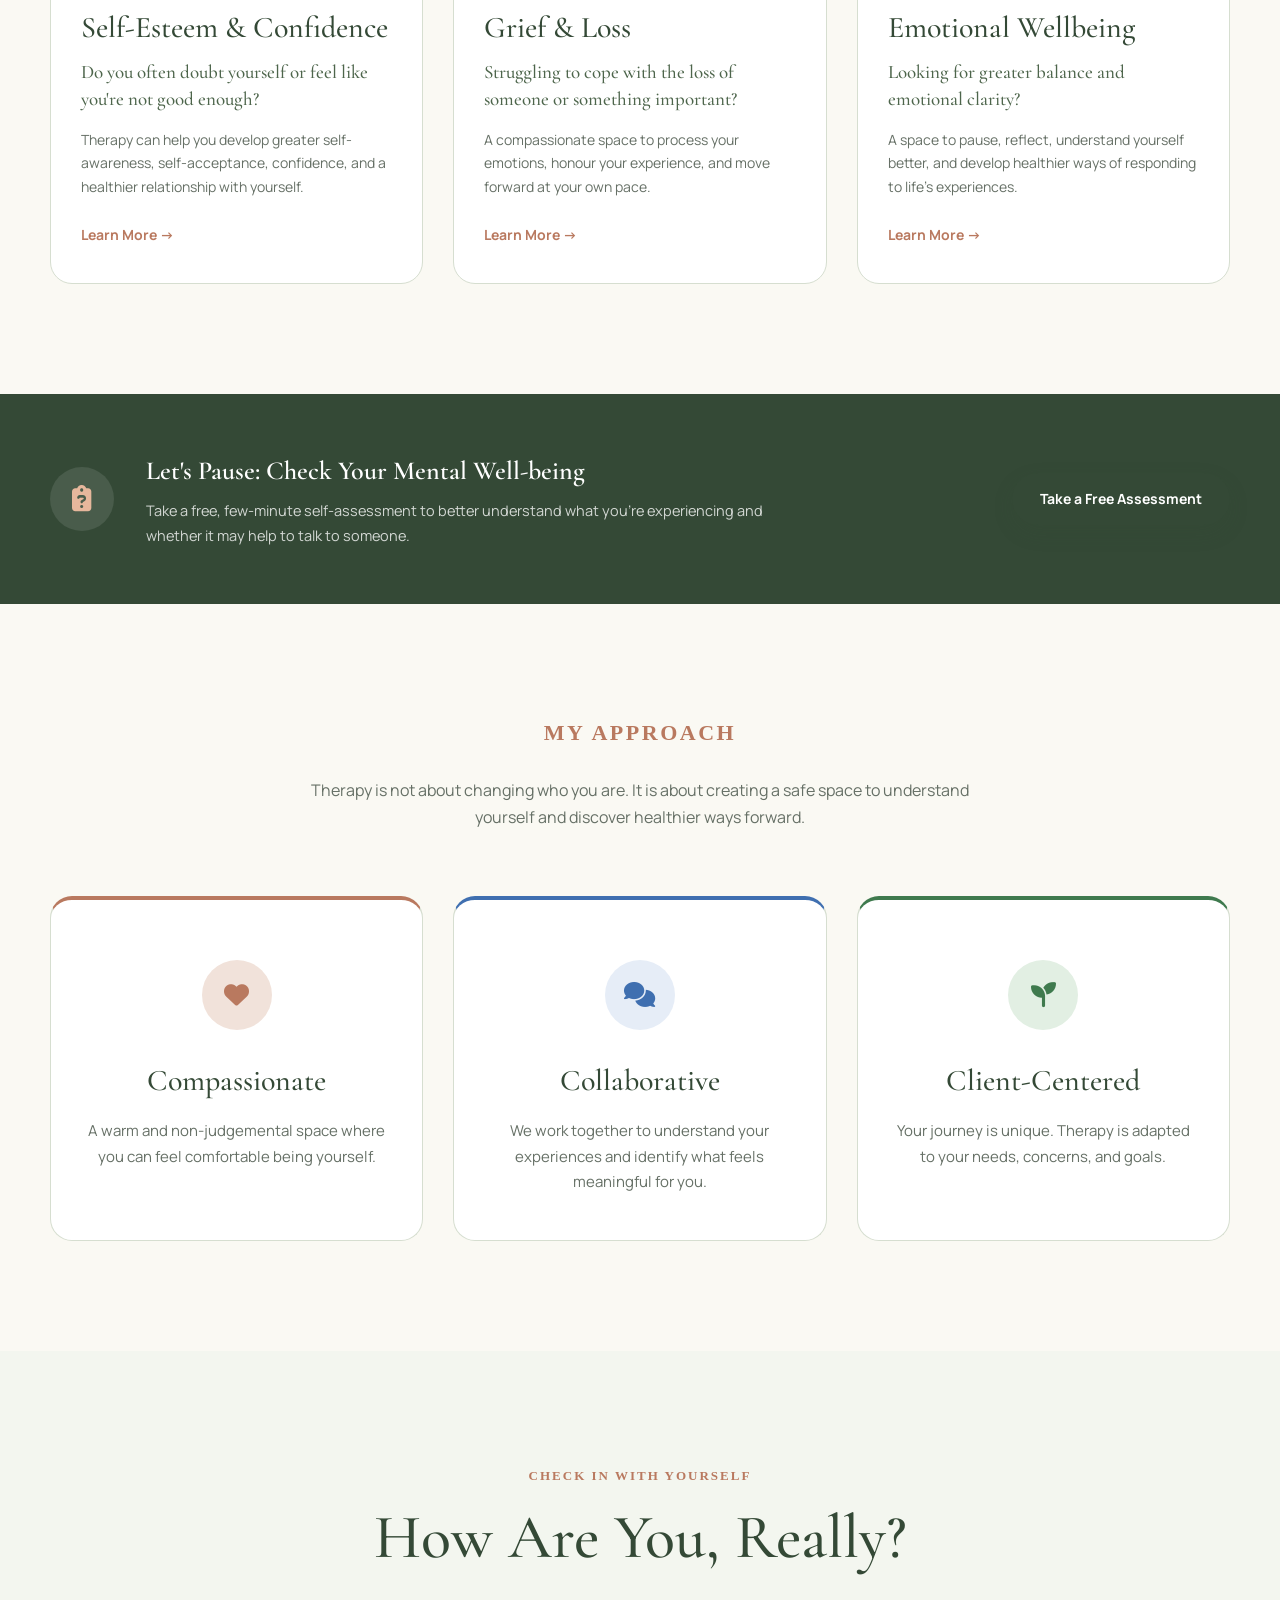
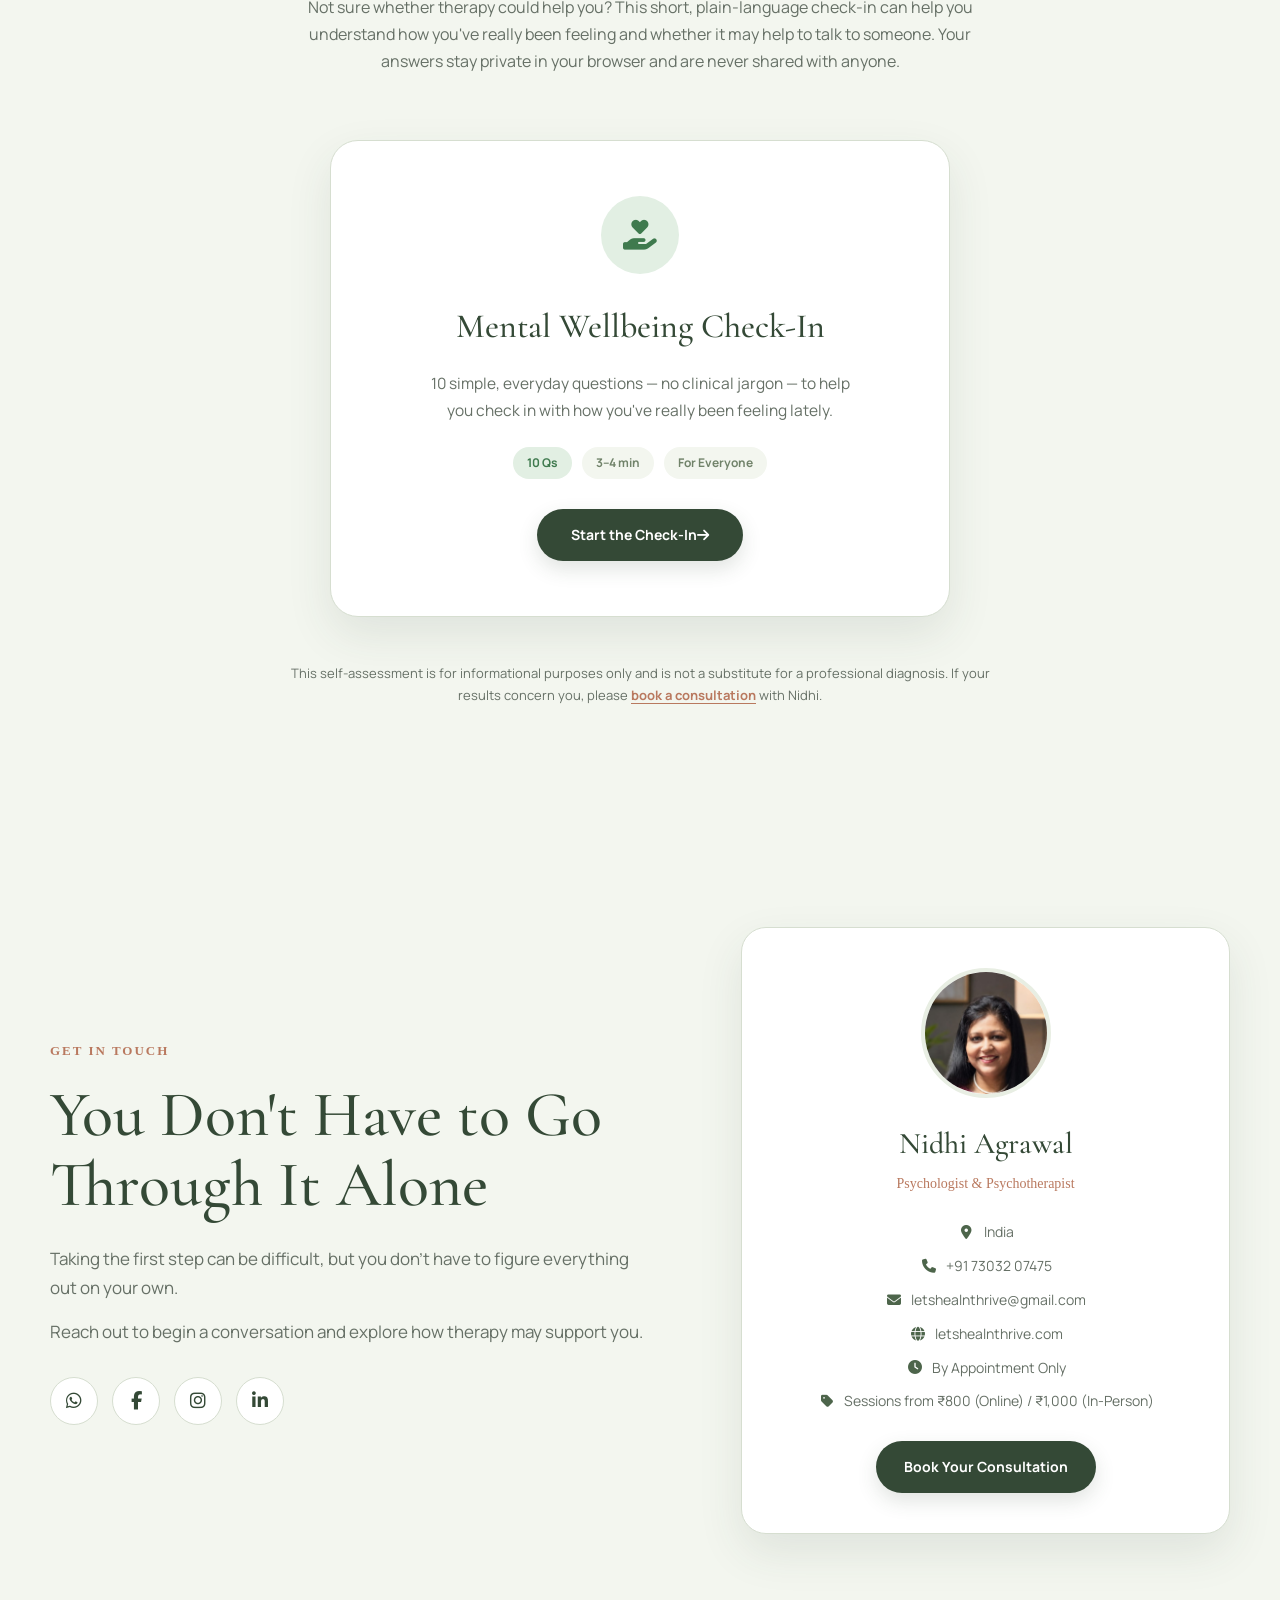
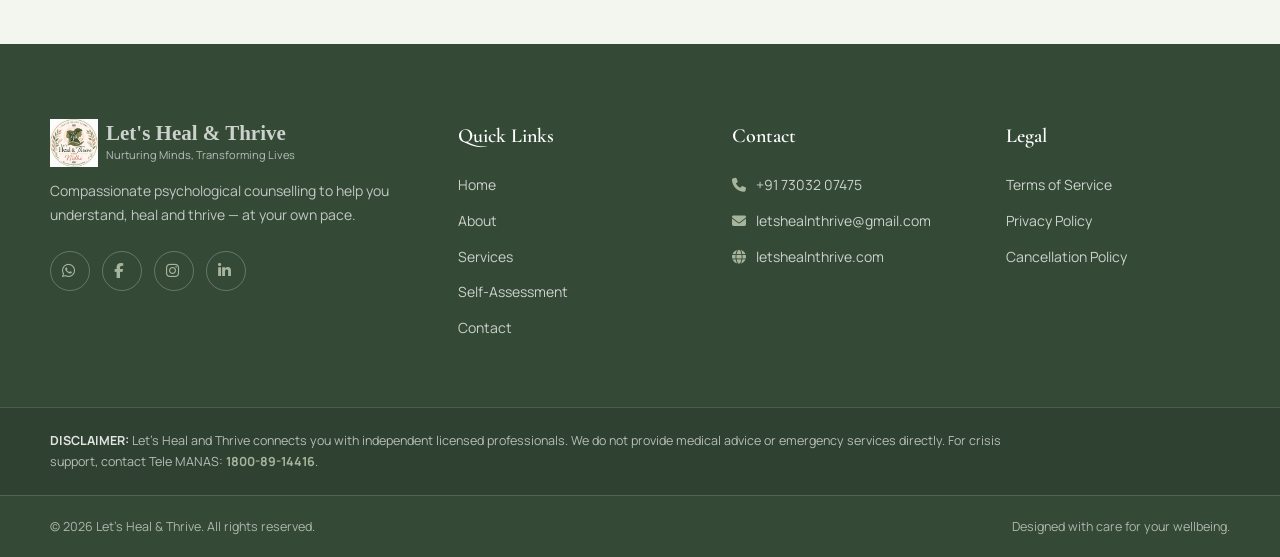
==== commit 5ff4a4e2: "Add files via upload" ====
--- a/index.html
+++ b/index.html
@@ -89,7 +89,6 @@
 
 
 
-
 <!-- =====================================================
      HEADER
 ===================================================== -->
@@ -182,9 +181,9 @@
         <p class="hero-text">
 
             Every individual deserves a safe space to heal.
-            I offer professional online counseling in Noida Sector 75,
-            helping you manage anxiety, stress, relationship challenges,
-            and personal growth with a compassionate approach.
+            I offer professional online counseling, helping you manage
+            anxiety, stress, relationship challenges, and personal
+            growth with a compassionate approach.
 
         </p>
 
@@ -1125,7 +1124,7 @@
 
 <div class="modal-overlay" id="bookingModal" aria-hidden="true">
 
-    <div class="modal-box modal-box-form" role="dialog" aria-modal="true" aria-labelledby="bookingModalTitle">
+    <div class="modal-box modal-box-form modal-box-booking" role="dialog" aria-modal="true" aria-labelledby="bookingModalTitle">
 
         <button type="button" class="modal-close js-close-modal" data-target="bookingModal" aria-label="Close">
             <i class="fas fa-xmark"></i>
@@ -1134,89 +1133,179 @@
 
         <div id="bookingFormWrap">
 
-            <span class="section-label">GET IN TOUCH</span>
-
-            <h3 id="bookingModalTitle" class="modal-title">Book a Consultation</h3>
-
-            <p class="modal-subtitle">
-                Share a few details and pick a slot &mdash; our team will call
-                you to arrange online payment and confirm the appointment
-                once payment is received.
-            </p>
-
-            <p class="modal-price-note" id="modalPriceNote">
-                <i class="fas fa-tag"></i>
-                Session Fee: ₹800 &ndash; ₹1,200, depending on service and format (online/in-person).
-            </p>
-
-            <form id="bookingForm" novalidate>
+            <div class="booking-header">
+
+                <img src="assets/nidhi-avatar.jpg" alt="Nidhi Agrawal" class="booking-header-avatar">
+
+                <div class="booking-header-info">
+                    <h4 id="bookingModalTitle">Nidhi Agrawal</h4>
+                    <p>Counselling Psychologist</p>
+                </div>
+
+                <div class="booking-header-price" id="bookingHeaderPrice" hidden></div>
+
+            </div>
+
+            <div class="booking-progress" id="bookingProgress">
+                <span class="booking-progress-seg is-active" data-seg="1"></span>
+                <span class="booking-progress-seg" data-seg="2"></span>
+                <span class="booking-progress-seg" data-seg="3"></span>
+                <span class="booking-progress-seg" data-seg="4"></span>
+            </div>
+
+            <p class="booking-step-label" id="bookingStepLabel">Step 1 of 4</p>
+
+
+            <!-- ============ STEP 1: SERVICE + FORMAT ============ -->
+
+            <div class="booking-step" data-step="1">
+
+                <h3 class="modal-title booking-step-title">What kind of help do you need?</h3>
+                <p class="modal-subtitle">Choose the service you'd like to book.</p>
+
+                <div class="service-options" id="serviceOptions">
+
+                    <button type="button" class="service-option" data-service="individual">
+                        <span class="service-option-icon"><i class="fas fa-user"></i></span>
+                        <span class="service-option-text">
+                            <strong>Individual Counselling</strong>
+                            <span>Online &amp; In-Person &middot; from ₹800</span>
+                        </span>
+                        <span class="service-option-check"><i class="fas fa-check"></i></span>
+                    </button>
+
+                    <button type="button" class="service-option" data-service="couple">
+                        <span class="service-option-icon"><i class="fas fa-people-arrows"></i></span>
+                        <span class="service-option-text">
+                            <strong>Couple Counselling</strong>
+                            <span>Online &amp; In-Person &middot; from ₹1,000</span>
+                        </span>
+                        <span class="service-option-check"><i class="fas fa-check"></i></span>
+                    </button>
+
+                    <button type="button" class="service-option" data-service="teen">
+                        <span class="service-option-icon"><i class="fas fa-child-reaching"></i></span>
+                        <span class="service-option-text">
+                            <strong>Teen Counselling</strong>
+                            <span>Online &amp; In-Person &middot; from ₹800</span>
+                        </span>
+                        <span class="service-option-check"><i class="fas fa-check"></i></span>
+                    </button>
+
+                </div>
+
+                <div class="format-block" id="formatBlock" hidden>
+
+                    <p class="format-block-label">SELECT FORMAT</p>
+
+                    <div class="format-buttons">
+
+                        <button type="button" class="format-option" data-format="online">
+                            <i class="fas fa-video"></i>
+                            <span>Online</span>
+                            <span class="format-option-price" id="fmtOnlinePrice"></span>
+                        </button>
+
+                        <button type="button" class="format-option format-option-disabled" data-format="inperson" id="inpersonFormatBtn">
+                            <i class="fas fa-location-dot"></i>
+                            <span>In-Person</span>
+                            <span class="format-option-price" id="fmtInpersonPrice"></span>
+                        </button>
+
+                    </div>
+
+                    <div class="format-toast" id="formatToast" hidden>
+                        💛 Offline Sessions Coming Soon! Currently, we're offering
+                        online counselling sessions only. Offline sessions will be
+                        available soon. Stay tuned!
+                    </div>
+
+                </div>
+
+                <p class="form-error" id="formErrorStep1" hidden></p>
+
+                <button type="button" class="btn btn-primary booking-continue-btn" id="step1ContinueBtn" disabled>
+                    Continue <i class="fas fa-arrow-right"></i>
+                </button>
+
+            </div>
+
+
+            <!-- ============ STEP 2: DATE & TIME ============ -->
+
+            <div class="booking-step" data-step="2" hidden>
+
+                <button type="button" class="booking-back-btn" data-back="1">
+                    <i class="fas fa-arrow-left"></i> Back
+                </button>
+
+                <h3 class="modal-title booking-step-title">Pick a date &amp; time</h3>
+                <p class="modal-subtitle">Showing available slots for Nidhi.</p>
+
+                <div class="date-strip" id="dateStrip"></div>
+
+                <p class="time-slots-label">
+                    AVAILABLE TIMES &mdash; <span id="selectedDateLabel"></span>
+                </p>
+
+                <div class="time-slots-grid" id="timeSlotsGrid"></div>
+
+                <p class="form-hint">
+                    <i class="fas fa-clock"></i>
+                    We're available every day, 9:00 AM &ndash; 10:00 PM.
+                </p>
+
+                <p class="form-error" id="formErrorStep2" hidden></p>
+
+                <button type="button" class="btn btn-primary booking-continue-btn" id="step2ContinueBtn" disabled>
+                    Continue <i class="fas fa-arrow-right"></i>
+                </button>
+
+            </div>
+
+
+            <!-- ============ STEP 3: CONTACT DETAILS ============ -->
+
+            <div class="booking-step" data-step="3" hidden>
+
+                <button type="button" class="booking-back-btn" data-back="2">
+                    <i class="fas fa-arrow-left"></i> Back
+                </button>
+
+                <h3 class="modal-title booking-step-title">A few details</h3>
+                <p class="modal-subtitle">Tell us who this session is for.</p>
+
+                <div class="who-for-toggle" id="whoForToggle">
+                    <button type="button" class="who-for-option is-active" data-who="myself">Myself</button>
+                    <button type="button" class="who-for-option" data-who="other">Someone else</button>
+                </div>
+
+                <div class="form-row" id="otherNameRow" hidden>
+                    <label for="bkOtherName">Their Name <span>*</span></label>
+                    <input type="text" id="bkOtherName" autocomplete="off">
+                </div>
+
+                <p class="contact-details-label">YOUR CONTACT DETAILS</p>
 
                 <div class="form-row">
                     <label for="bkName">Full Name <span>*</span></label>
                     <input type="text" id="bkName" name="name" required autocomplete="name">
                 </div>
 
-                <div class="form-row form-row-split">
-
-                    <div>
-                        <label for="bkPhone">Phone Number <span>*</span></label>
-                        <input type="tel" id="bkPhone" name="phone" required autocomplete="tel" inputmode="numeric" maxlength="10" placeholder="10-digit mobile number">
-                    </div>
-
-                    <div>
-                        <label for="bkEmail">Email Address</label>
-                        <input type="email" id="bkEmail" name="email" autocomplete="email">
-                    </div>
-
-                </div>
-
-                <div class="form-row form-row-split">
-
-                    <div>
-                        <label for="bkAge">Age <span>*</span></label>
-                        <input type="number" id="bkAge" name="age" min="3" max="100" required>
-                    </div>
-
-                    <div>
-                        <label for="bkType">Consultation Type <span>*</span></label>
-                        <select id="bkType" name="consultationType" required>
-                            <option value="" disabled selected>Select one</option>
-                            <option value="Individual Therapy">Individual Therapy</option>
-                            <option value="Family Counselling">Family Counselling</option>
-                            <option value="Child Therapy">Child Therapy</option>
-                            <option value="CBT-Focused Therapy">CBT-Focused Therapy</option>
-                            <option value="Behavioral Therapy">Behavioral Therapy</option>
-                            <option value="Relationship Counselling">Relationship Counselling</option>
-                            <option value="Other">Other</option>
-                        </select>
-                    </div>
-
-                </div>
-
-                <div class="form-row form-row-split">
-
-                    <div>
-                        <label for="bkDate">Preferred Date <span>*</span></label>
-                        <input type="date" id="bkDate" name="preferredDate" required>
-                    </div>
-
-                    <div>
-                        <label for="bkTime">Preferred Time <span>*</span></label>
-                        <select id="bkTime" name="preferredTime" required>
-                            <option value="" disabled selected>Select a time</option>
-                        </select>
-                    </div>
-
-                </div>
-
-                <p class="form-hint">
-                    <i class="fas fa-clock"></i>
-                    We're available every day, 10:00 AM &ndash; 8:00 PM.
-                </p>
-
                 <div class="form-row">
-                    <label for="bkMessage">Tell us about your concern (optional)</label>
-                    <textarea id="bkMessage" name="message" rows="3"></textarea>
+                    <label for="bkPhone">WhatsApp Number <span>*</span> (10 digits)</label>
+                    <input type="tel" id="bkPhone" name="phone" required autocomplete="tel" inputmode="numeric" maxlength="10">
+                </div>
+
+                <div class="form-row">
+                    <label for="bkEmail">Email Address <span>*</span></label>
+                    <input type="email" id="bkEmail" name="email" required autocomplete="email">
+                </div>
+
+                <div class="form-row">
+                    <label for="bkAge">Age of the Person Attending <span>*</span></label>
+                    <input type="number" id="bkAge" name="age" min="3" max="100" required>
+                    <span class="field-hint" id="ageFieldHint"></span>
                 </div>
 
 
@@ -1251,10 +1340,47 @@
                 </div>
 
 
-                <p class="form-error" id="formError" hidden></p>
-
-                <button type="submit" class="btn btn-primary form-submit">
-                    Request Consultation
+                <div class="form-row">
+                    <label for="bkMessage">Notes for Therapist (optional)</label>
+                    <textarea id="bkMessage" name="message" rows="3" maxlength="500"></textarea>
+                    <span class="char-count" id="msgCharCount">0/500</span>
+                </div>
+
+                <p class="form-error" id="formErrorStep3" hidden></p>
+
+                <button type="button" class="btn btn-primary booking-continue-btn" id="step3ContinueBtn">
+                    Continue <i class="fas fa-arrow-right"></i>
+                </button>
+
+            </div>
+
+
+            <!-- ============ STEP 4: SUMMARY ============ -->
+
+            <div class="booking-step" data-step="4" hidden>
+
+                <button type="button" class="booking-back-btn" data-back="3">
+                    <i class="fas fa-arrow-left"></i> Back
+                </button>
+
+                <h3 class="modal-title booking-step-title">Booking summary</h3>
+                <p class="modal-subtitle">Review your appointment before confirming.</p>
+
+                <div class="summary-table" id="summaryTable"></div>
+
+                <p class="booking-payment-note booking-payment-note-highlight">
+                    <i class="fas fa-circle-info"></i>
+                    <span>
+                        Our team will call you to arrange online payment and
+                        confirm the appointment once payment is received.
+                        You'll receive this call from <strong>+91 73032 07475</strong>.
+                    </span>
+                </p>
+
+                <p class="form-error" id="formErrorStep4" hidden></p>
+
+                <button type="button" class="btn btn-primary form-submit" id="confirmBookingBtn">
+                    <i class="fas fa-lock"></i> Confirm Appointment
                 </button>
 
                 <p class="form-privacy-note">
@@ -1263,7 +1389,7 @@
                     <button type="button" class="js-open-legal link-style" data-legal="privacy">Privacy Policy</button>.
                 </p>
 
-            </form>
+            </div>
 
         </div>
 
@@ -1278,17 +1404,19 @@
 
             <p>
 
-                Thank you, <span id="successName">there</span>. Your consultation
+                Thank you, <span id="successName">there</span>. Your session
                 request for <span id="successSlot">your preferred slot</span>
-                has been recorded.
+                is now awaiting confirmation.
 
             </p>
 
-            <p class="booking-success-payment">
+            <p class="booking-success-payment booking-payment-note-highlight">
                 <i class="fas fa-phone-volume"></i>
-                Our team will call you at <span id="successPhone"></span> to
-                arrange online payment, and your slot will be confirmed once
-                payment is received.
+                <span>
+                    You'll receive a call from <strong>+91 73032 07475</strong> on
+                    <span id="successPhone"></span> to arrange payment &mdash;
+                    your slot is confirmed once payment is received.
+                </span>
             </p>
 
             <p class="booking-success-consent" id="successConsentNote" hidden>
@@ -1301,10 +1429,6 @@
 
             <div class="booking-success-actions">
 
-                <a href="https://wa.me/917303207475" class="btn btn-secondary" target="_blank" rel="noopener">
-                    Message on WhatsApp
-                </a>
-
                 <button type="button" class="btn btn-primary js-close-modal" data-target="bookingModal">
                     Done
                 </button>
@@ -1372,4 +1496,3 @@
 </body>
 
 </html>
-
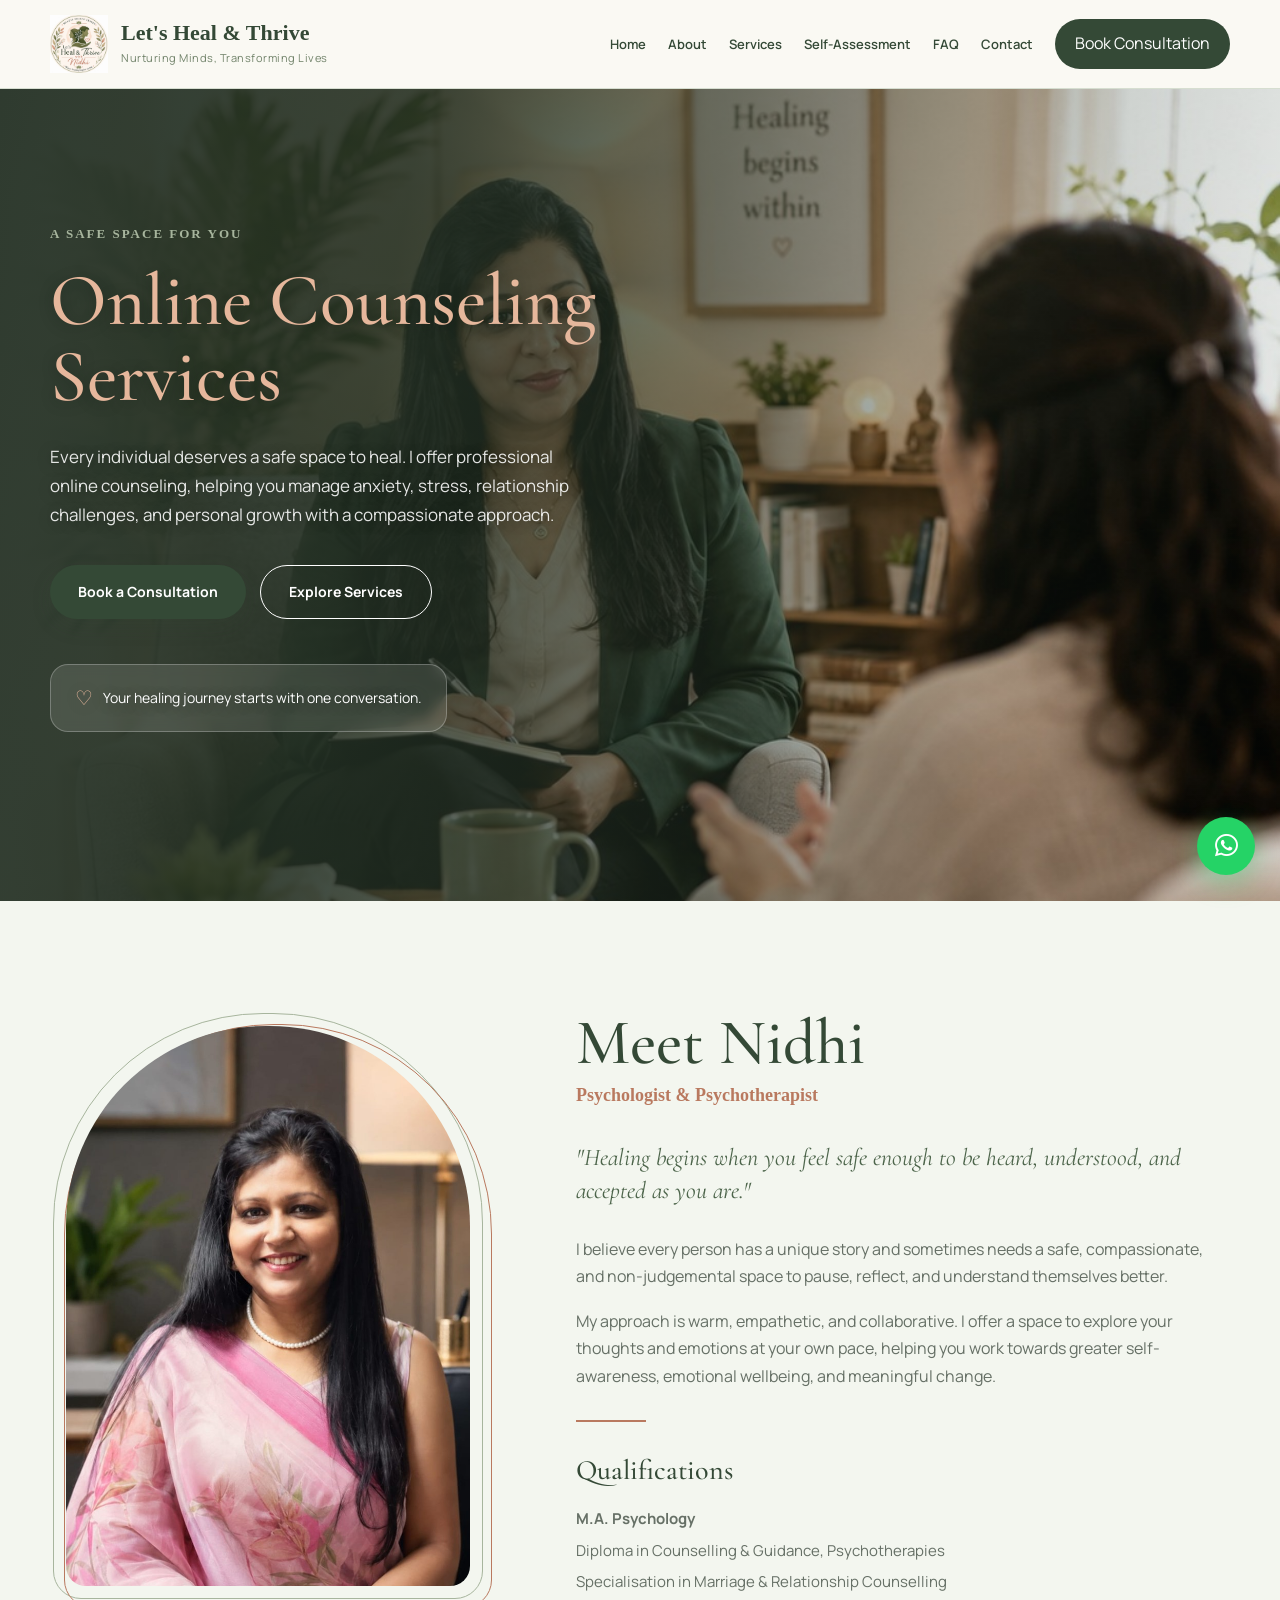
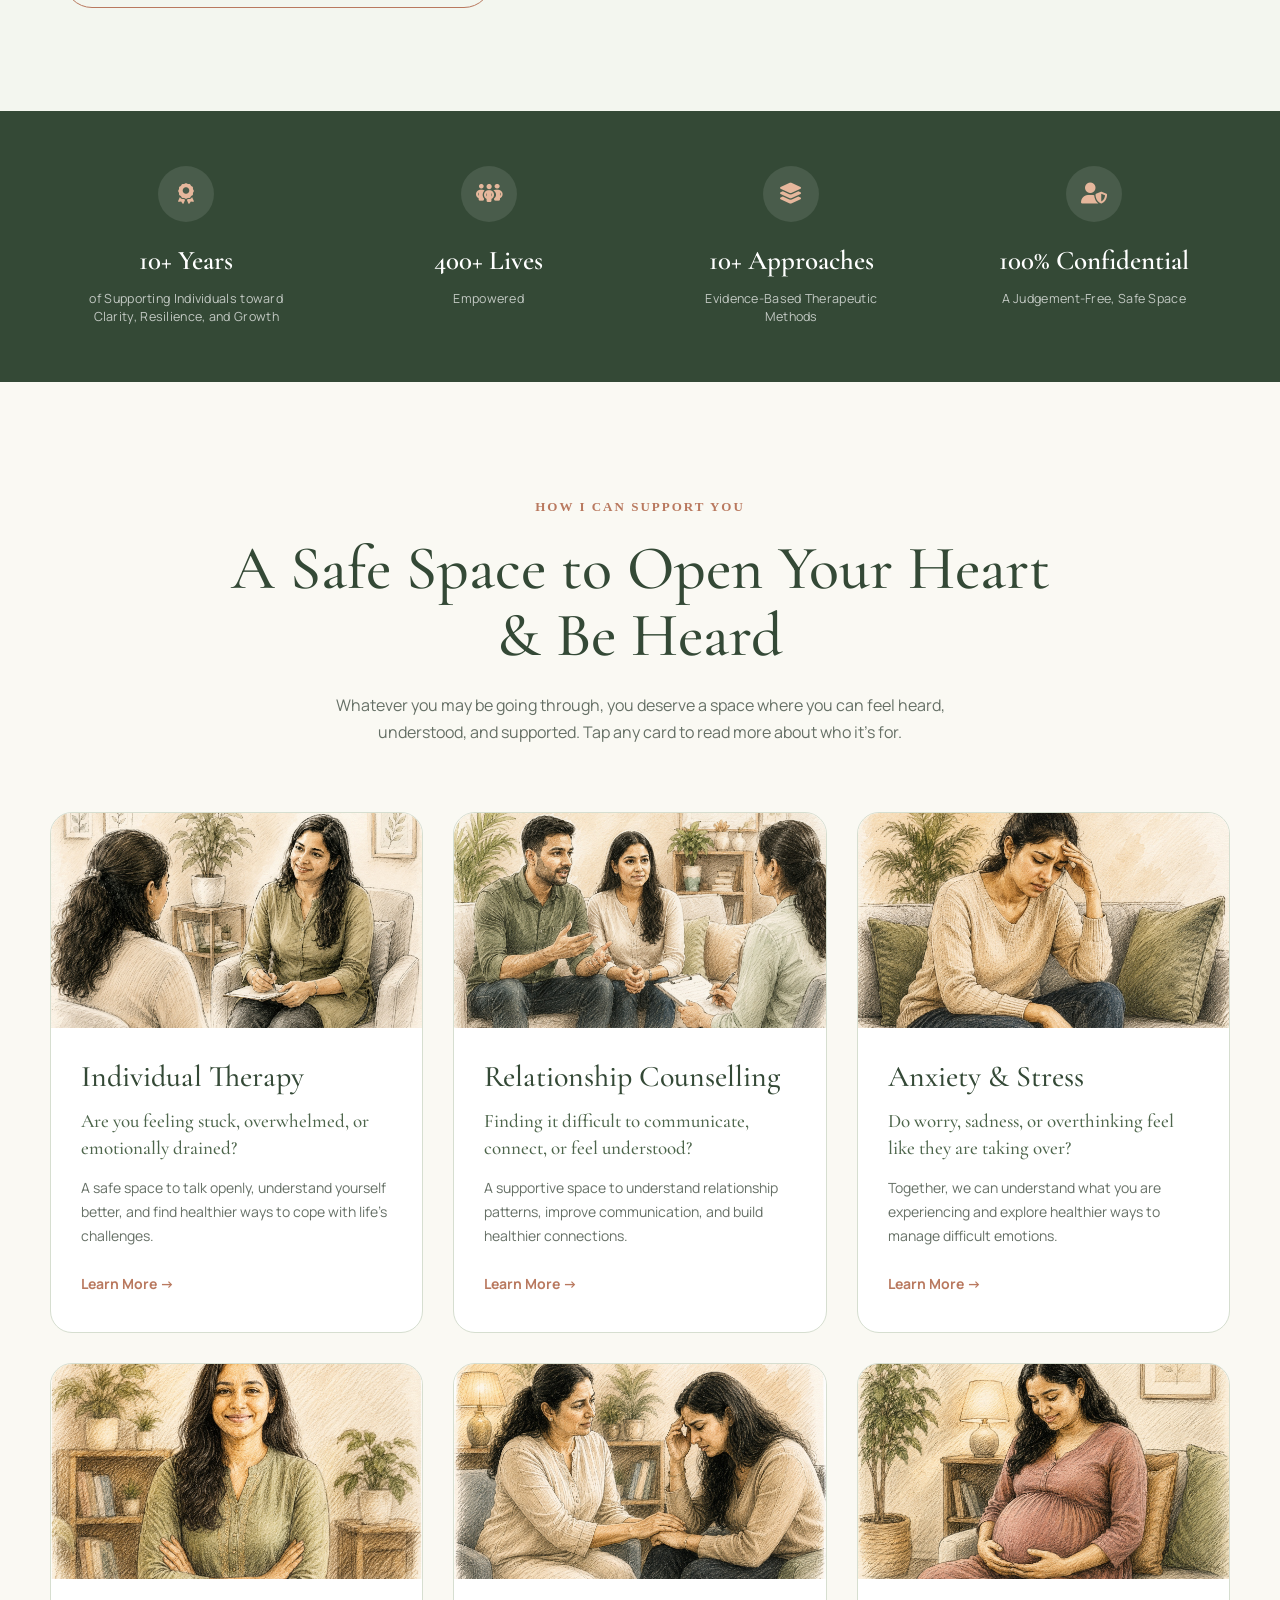
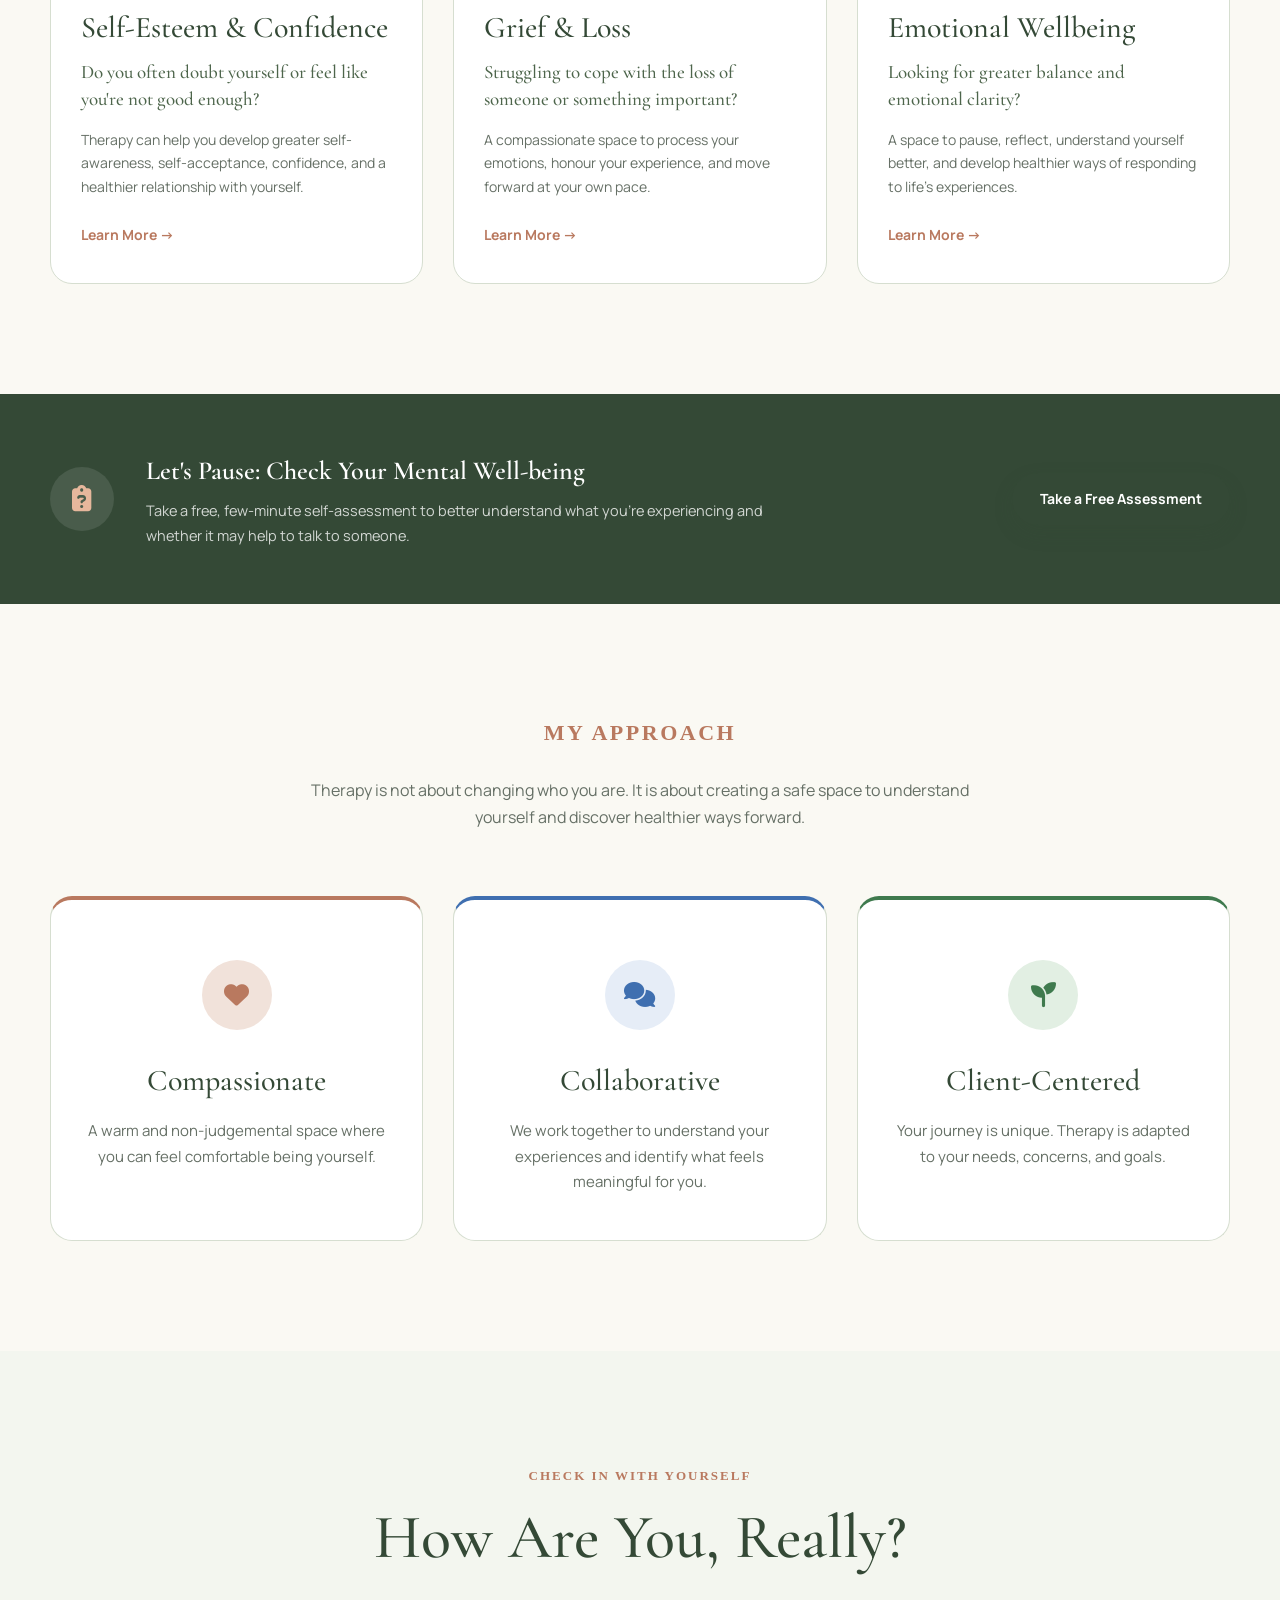
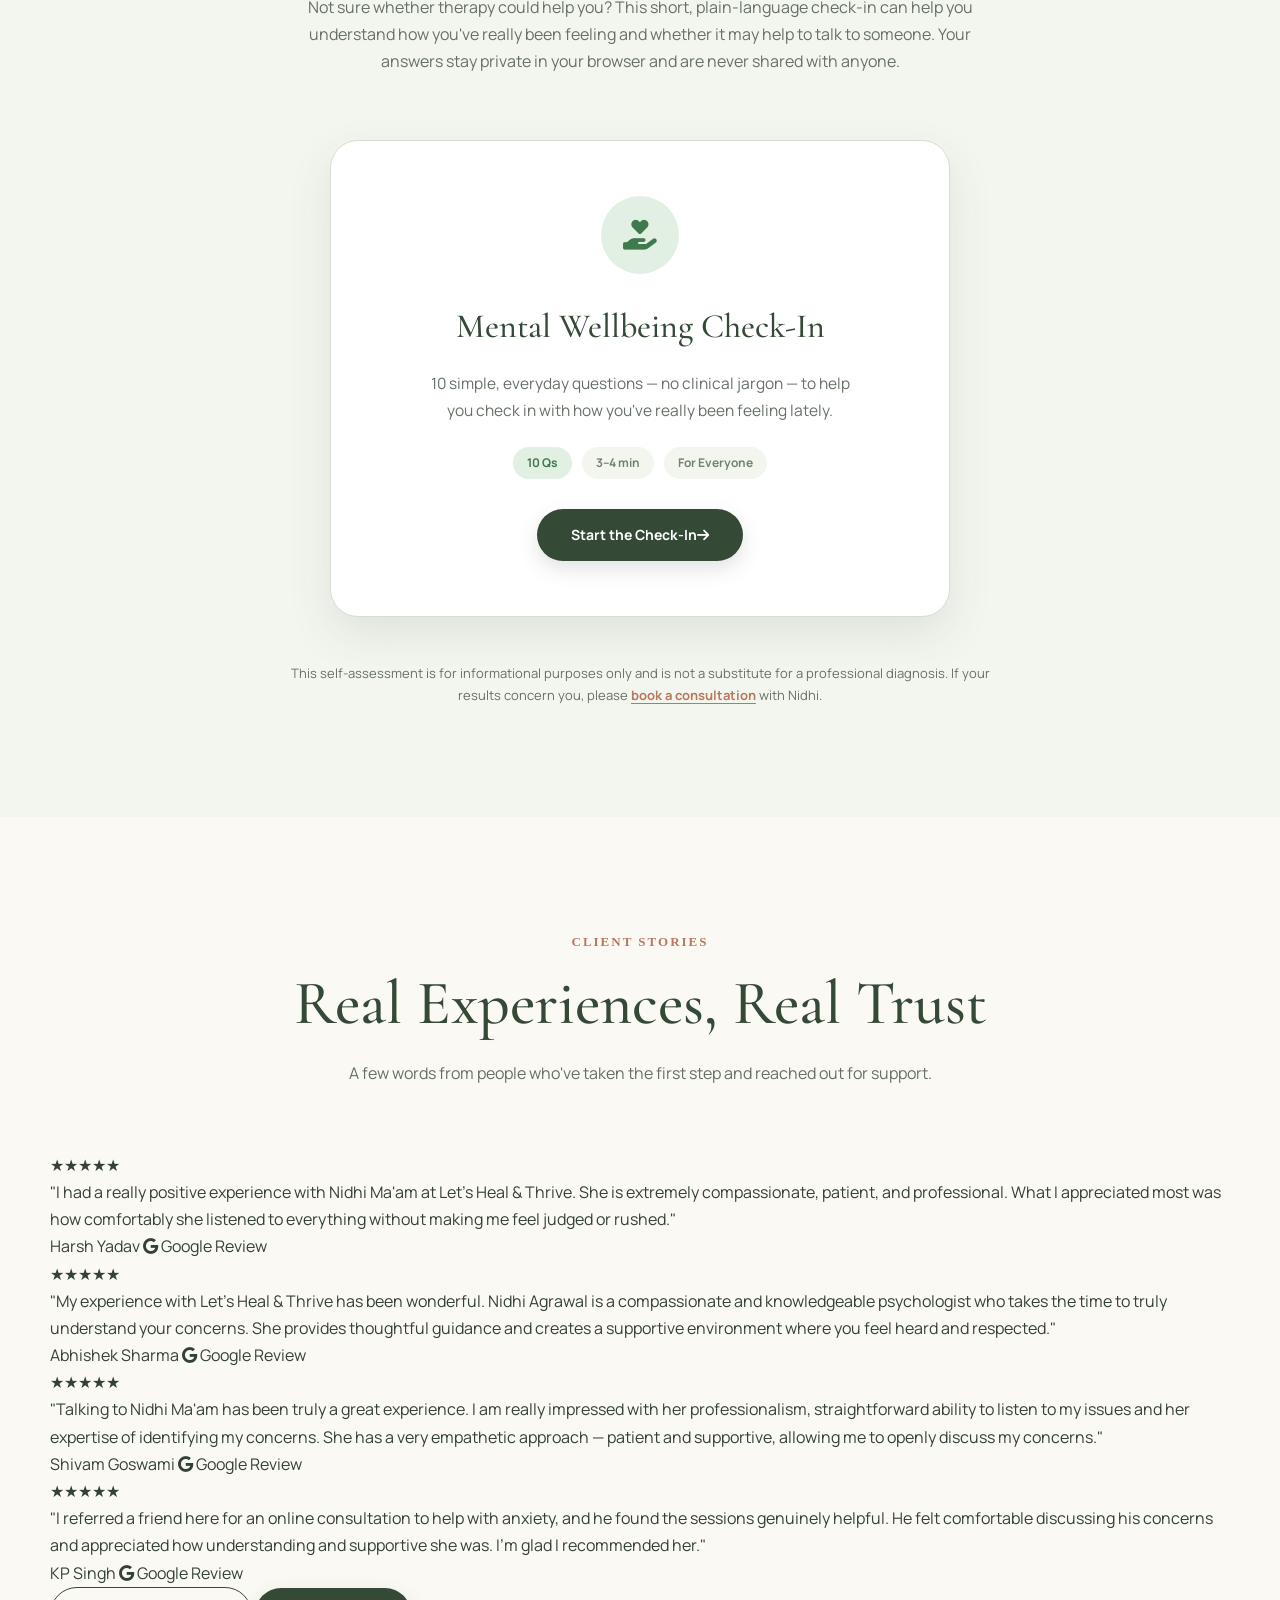
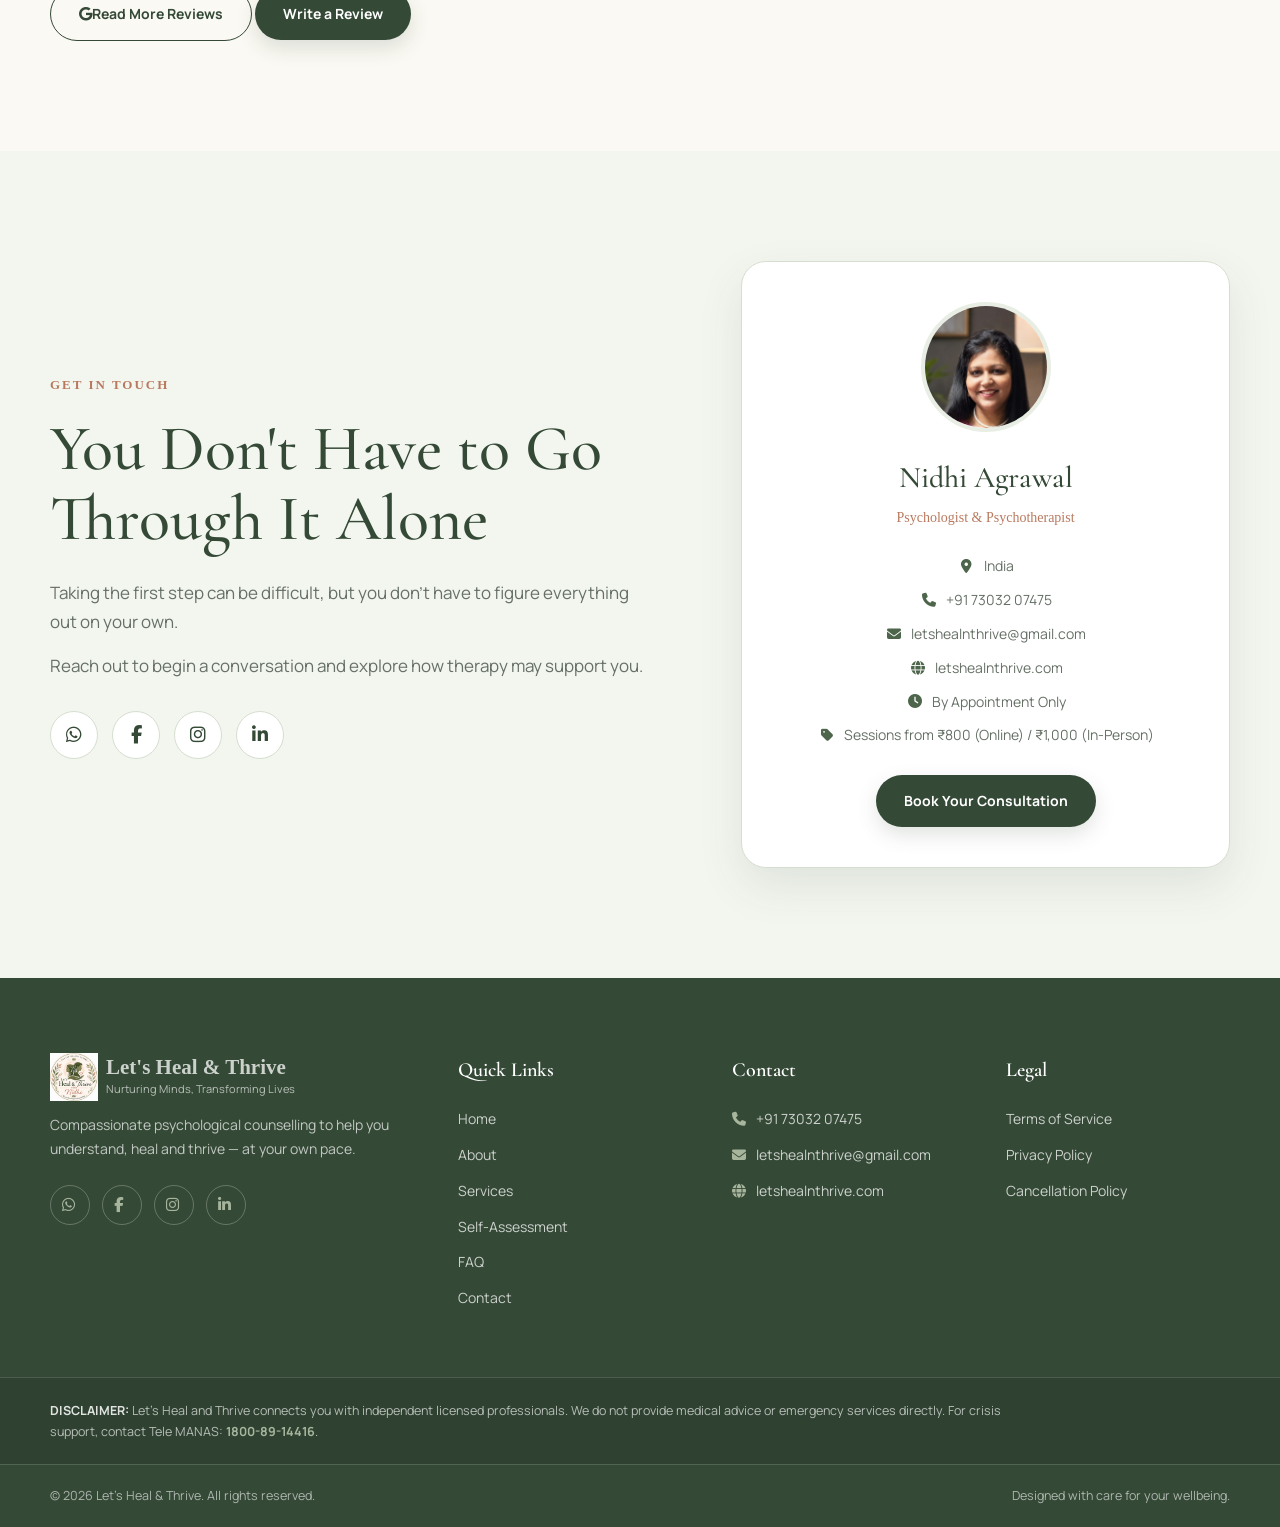
==== commit ad7f9479: "Add files via upload" ====
--- a/index.html
+++ b/index.html
@@ -71,6 +71,32 @@
     "https://www.facebook.com/share/1FxCHDqfSB/",
     "https://www.instagram.com/lets_heal_n_thrive_with_nidhi",
     "https://www.linkedin.com/in/nidhi-agrawal-a9a35159"
+  ],
+  "review": [
+    {
+      "@type": "Review",
+      "author": { "@type": "Person", "name": "Harsh Yadav" },
+      "reviewRating": { "@type": "Rating", "ratingValue": "5", "bestRating": "5" },
+      "reviewBody": "I had a really positive experience with Nidhi Ma'am at Let's Heal & Thrive. She is extremely compassionate, patient, and professional. What I appreciated most was how comfortably she listened to everything without making me feel judged or rushed."
+    },
+    {
+      "@type": "Review",
+      "author": { "@type": "Person", "name": "Abhishek Sharma" },
+      "reviewRating": { "@type": "Rating", "ratingValue": "5", "bestRating": "5" },
+      "reviewBody": "My experience with Let's Heal & Thrive has been wonderful. Nidhi Agrawal is a compassionate and knowledgeable psychologist who takes the time to truly understand your concerns."
+    },
+    {
+      "@type": "Review",
+      "author": { "@type": "Person", "name": "Shivam Goswami" },
+      "reviewRating": { "@type": "Rating", "ratingValue": "5", "bestRating": "5" },
+      "reviewBody": "Talking to Nidhi Ma'am has been truly a great experience. I am really impressed with her professionalism, straightforward ability to listen to my issues and her expertise of identifying my concerns."
+    },
+    {
+      "@type": "Review",
+      "author": { "@type": "Person", "name": "KP Singh" },
+      "reviewRating": { "@type": "Rating", "ratingValue": "5", "bestRating": "5" },
+      "reviewBody": "I referred a friend here for an online consultation to help with anxiety, and he found the sessions genuinely helpful. He felt comfortable discussing his concerns."
+    }
   ]
 }
 </script>
@@ -123,6 +149,8 @@
 
             <a href="#self-assessment">Self-Assessment</a>
 
+            <a href="faq.html">FAQ</a>
+
             <a href="#contact">Contact</a>
 
             <button type="button" class="nav-button js-open-booking">
@@ -857,6 +885,113 @@
 
 
 <!-- =====================================================
+     TESTIMONIALS / GOOGLE REVIEWS
+===================================================== -->
+
+<section class="testimonials-section section">
+
+    <div class="container">
+
+        <div class="section-heading">
+
+            <span class="section-label">CLIENT STORIES</span>
+
+            <h2>Real Experiences, Real Trust</h2>
+
+            <p>
+                A few words from people who've taken the first step
+                and reached out for support.
+            </p>
+
+        </div>
+
+
+        <div class="testimonials-grid">
+
+            <div class="testimonial-card">
+                <div class="testimonial-stars">★★★★★</div>
+                <p class="testimonial-quote">
+                    "I had a really positive experience with Nidhi Ma'am at
+                    Let's Heal &amp; Thrive. She is extremely compassionate,
+                    patient, and professional. What I appreciated most was
+                    how comfortably she listened to everything without
+                    making me feel judged or rushed."
+                </p>
+                <div class="testimonial-footer">
+                    <span class="testimonial-name">Harsh Yadav</span>
+                    <span class="testimonial-source"><i class="fab fa-google"></i> Google Review</span>
+                </div>
+            </div>
+
+            <div class="testimonial-card">
+                <div class="testimonial-stars">★★★★★</div>
+                <p class="testimonial-quote">
+                    "My experience with Let's Heal &amp; Thrive has been
+                    wonderful. Nidhi Agrawal is a compassionate and
+                    knowledgeable psychologist who takes the time to truly
+                    understand your concerns. She provides thoughtful
+                    guidance and creates a supportive environment where
+                    you feel heard and respected."
+                </p>
+                <div class="testimonial-footer">
+                    <span class="testimonial-name">Abhishek Sharma</span>
+                    <span class="testimonial-source"><i class="fab fa-google"></i> Google Review</span>
+                </div>
+            </div>
+
+            <div class="testimonial-card">
+                <div class="testimonial-stars">★★★★★</div>
+                <p class="testimonial-quote">
+                    "Talking to Nidhi Ma'am has been truly a great
+                    experience. I am really impressed with her
+                    professionalism, straightforward ability to listen to
+                    my issues and her expertise of identifying my concerns.
+                    She has a very empathetic approach &mdash; patient and
+                    supportive, allowing me to openly discuss my concerns."
+                </p>
+                <div class="testimonial-footer">
+                    <span class="testimonial-name">Shivam Goswami</span>
+                    <span class="testimonial-source"><i class="fab fa-google"></i> Google Review</span>
+                </div>
+            </div>
+
+            <div class="testimonial-card">
+                <div class="testimonial-stars">★★★★★</div>
+                <p class="testimonial-quote">
+                    "I referred a friend here for an online consultation to
+                    help with anxiety, and he found the sessions genuinely
+                    helpful. He felt comfortable discussing his concerns and
+                    appreciated how understanding and supportive she was.
+                    I'm glad I recommended her."
+                </p>
+                <div class="testimonial-footer">
+                    <span class="testimonial-name">KP Singh</span>
+                    <span class="testimonial-source"><i class="fab fa-google"></i> Google Review</span>
+                </div>
+            </div>
+
+        </div>
+
+
+        <div class="testimonials-cta">
+
+            <a href="https://share.google/d7bHtG5w85ulF74E0" target="_blank" rel="noopener" class="btn btn-secondary">
+                <i class="fab fa-google"></i> Read More Reviews
+            </a>
+
+            <a href="https://share.google/d7bHtG5w85ulF74E0" target="_blank" rel="noopener" class="btn btn-primary">
+                Write a Review
+            </a>
+
+        </div>
+
+    </div>
+
+</section>
+
+
+
+<!-- =====================================================
      CONNECT WITH US / CONTACT
 ===================================================== -->
 
@@ -1034,6 +1169,7 @@
             <a href="#about">About</a>
             <a href="#services">Services</a>
             <a href="#self-assessment">Self-Assessment</a>
+            <a href="faq.html">FAQ</a>
             <a href="#contact">Contact</a>
 
         </div>
--- a/css/style.css
+++ b/css/style.css
@@ -1934,6 +1934,512 @@
     max-width: 600px;
 }
 
+.modal-box-booking {
+    padding-top: 34px;
+}
+
+
+/* ---- booking header (avatar + price) ---- */
+
+.booking-header {
+    display: flex;
+    align-items: center;
+    gap: 14px;
+    margin-bottom: 20px;
+    padding-bottom: 18px;
+    border-bottom: 1px solid var(--border);
+}
+
+.booking-header-avatar {
+    width: 46px;
+    height: 46px;
+    border-radius: 12px;
+    object-fit: cover;
+    border: 2px solid var(--terracotta);
+}
+
+.booking-header-info {
+    flex: 1;
+}
+
+.booking-header-info h4 {
+    color: var(--deep-green);
+    font-family: var(--heading-font);
+    font-size: 18px;
+    font-weight: 700;
+}
+
+.booking-header-info p {
+    color: var(--body-text);
+    font-size: 12.5px;
+}
+
+.booking-header-price {
+    color: var(--deep-green);
+    font-family: var(--heading-font);
+    font-size: 22px;
+    font-weight: 700;
+}
+
+
+/* ---- progress bar ---- */
+
+.booking-progress {
+    display: flex;
+    gap: 6px;
+    margin-bottom: 8px;
+}
+
+.booking-progress-seg {
+    flex: 1;
+    height: 5px;
+    border-radius: 10px;
+    background: var(--soft-green);
+    transition: background 0.3s ease;
+}
+
+.booking-progress-seg.is-active {
+    background: var(--terracotta);
+}
+
+.booking-progress-seg.is-done {
+    background: var(--deep-green);
+}
+
+.booking-step-label {
+    margin-bottom: 22px;
+    color: var(--olive-green);
+    font-size: 12px;
+    font-weight: 700;
+    letter-spacing: 0.5px;
+    text-transform: uppercase;
+}
+
+.booking-back-btn {
+    display: inline-flex;
+    align-items: center;
+    gap: 8px;
+    margin-bottom: 16px;
+    padding: 0;
+    color: var(--olive-green);
+    font-size: 13.5px;
+    font-weight: 700;
+}
+
+.booking-back-btn:hover {
+    color: var(--deep-green);
+}
+
+.booking-step-title {
+    margin-bottom: 6px;
+    font-size: 26px;
+}
+
+.booking-continue-btn {
+    width: 100%;
+    margin-top: 8px;
+}
+
+.booking-continue-btn:disabled {
+    opacity: 0.45;
+    cursor: not-allowed;
+}
+
+
+/* ---- step 1: service options ---- */
+
+.service-options {
+    display: flex;
+    flex-direction: column;
+    gap: 12px;
+    margin-bottom: 22px;
+}
+
+.service-option {
+    display: flex;
+    align-items: center;
+    gap: 14px;
+    padding: 16px 18px;
+    border: 1.5px solid var(--border);
+    border-radius: 16px;
+    text-align: left;
+    transition: border-color 0.25s ease, background 0.25s ease;
+}
+
+.service-option:hover {
+    border-color: var(--sage-green);
+}
+
+.service-option.is-active {
+    border-color: var(--terracotta);
+    background: var(--soft-terracotta);
+}
+
+.service-option-icon {
+    width: 42px;
+    height: 42px;
+    flex-shrink: 0;
+    display: flex;
+    align-items: center;
+    justify-content: center;
+    border-radius: 10px;
+    background: var(--soft-green);
+    color: var(--forest-green);
+    font-size: 16px;
+}
+
+.service-option.is-active .service-option-icon {
+    background: var(--deep-green);
+    color: var(--white);
+}
+
+.service-option-text {
+    flex: 1;
+    display: flex;
+    flex-direction: column;
+    gap: 3px;
+}
+
+.service-option-text strong {
+    color: var(--deep-green);
+    font-size: 15px;
+}
+
+.service-option-text span {
+    color: var(--body-text);
+    font-size: 12.5px;
+}
+
+.service-option-check {
+    width: 24px;
+    height: 24px;
+    display: none;
+    align-items: center;
+    justify-content: center;
+    border-radius: 50%;
+    background: var(--deep-green);
+    color: var(--white);
+    font-size: 11px;
+}
+
+.service-option.is-active .service-option-check {
+    display: flex;
+}
+
+
+/* ---- step 1: format selection ---- */
+
+.format-block {
+    margin-bottom: 8px;
+    padding-top: 4px;
+}
+
+.format-block-label {
+    margin-bottom: 10px;
+    color: var(--olive-green);
+    font-size: 12px;
+    font-weight: 700;
+    letter-spacing: 0.5px;
+}
+
+.format-buttons {
+    display: grid;
+    grid-template-columns: 1fr 1fr;
+    gap: 12px;
+    margin-bottom: 12px;
+}
+
+.format-option {
+    display: flex;
+    flex-direction: column;
+    align-items: center;
+    gap: 6px;
+    padding: 16px 10px;
+    border: 1.5px solid var(--border);
+    border-radius: 14px;
+    color: var(--dark-text);
+    font-size: 13.5px;
+    font-weight: 700;
+    transition: border-color 0.25s ease, background 0.25s ease;
+}
+
+.format-option i {
+    font-size: 17px;
+    color: var(--forest-green);
+}
+
+.format-option:hover {
+    border-color: var(--sage-green);
+}
+
+.format-option.is-selected {
+    border-color: var(--deep-green);
+    background: var(--soft-green-accent);
+}
+
+.format-option.is-selected i {
+    color: var(--green-accent);
+}
+
+.format-option-price {
+    color: var(--body-text);
+    font-size: 12px;
+    font-weight: 600;
+}
+
+.format-option-disabled {
+    opacity: 0.55;
+    cursor: pointer; /* still clickable — shows the "coming soon" toast */
+}
+
+.format-toast {
+    padding: 12px 16px;
+    border-radius: 12px;
+    background: #fdf3d9;
+    color: #7a5a12;
+    font-size: 13px;
+    line-height: 1.6;
+}
+
+
+/* ---- step 2: date strip + time grid ---- */
+
+.date-strip {
+    display: flex;
+    gap: 10px;
+    margin-bottom: 24px;
+    padding-bottom: 6px;
+    overflow-x: auto;
+}
+
+.date-strip-item {
+    display: flex;
+    flex-direction: column;
+    align-items: center;
+    gap: 2px;
+    flex-shrink: 0;
+    width: 66px;
+    padding: 12px 6px;
+    border: 1.5px solid var(--border);
+    border-radius: 14px;
+    transition: border-color 0.25s ease, background 0.25s ease;
+}
+
+.date-strip-item:hover {
+    border-color: var(--sage-green);
+}
+
+.date-strip-item.is-selected {
+    border-color: var(--deep-green);
+    background: var(--deep-green);
+}
+
+.date-strip-weekday {
+    color: var(--olive-green);
+    font-size: 10.5px;
+    font-weight: 700;
+    letter-spacing: 0.4px;
+}
+
+.date-strip-day {
+    color: var(--deep-green);
+    font-family: var(--heading-font);
+    font-size: 22px;
+    font-weight: 700;
+}
+
+.date-strip-month {
+    color: var(--olive-green);
+    font-size: 10.5px;
+}
+
+.date-strip-item.is-selected .date-strip-weekday,
+.date-strip-item.is-selected .date-strip-day,
+.date-strip-item.is-selected .date-strip-month {
+    color: var(--white);
+}
+
+.time-slots-label {
+    margin-bottom: 12px;
+    color: var(--olive-green);
+    font-size: 12px;
+    font-weight: 700;
+    letter-spacing: 0.4px;
+    text-transform: uppercase;
+}
+
+.time-slots-grid {
+    display: grid;
+    grid-template-columns: repeat(3, minmax(0, 1fr));
+    gap: 10px;
+    margin-bottom: 18px;
+    max-height: 260px;
+    overflow-y: auto;
+    padding-right: 4px;
+}
+
+.time-slot-item {
+    padding: 11px 8px;
+    border: 1.5px solid var(--border);
+    border-radius: 12px;
+    color: var(--dark-text);
+    font-size: 13px;
+    font-weight: 600;
+    transition: border-color 0.25s ease, background 0.25s ease;
+}
+
+.time-slot-item:hover {
+    border-color: var(--sage-green);
+}
+
+.time-slot-item.is-selected {
+    border-color: var(--deep-green);
+    background: var(--deep-green);
+    color: var(--white);
+}
+
+
+/* ---- step 3: who-for toggle + char count ---- */
+
+.who-for-toggle {
+    display: grid;
+    grid-template-columns: 1fr 1fr;
+    gap: 12px;
+    margin-bottom: 20px;
+}
+
+.who-for-option {
+    padding: 13px;
+    border: 1.5px solid var(--border);
+    border-radius: 12px;
+    color: var(--dark-text);
+    font-size: 14px;
+    font-weight: 700;
+    transition: border-color 0.25s ease, background 0.25s ease;
+}
+
+.who-for-option:hover {
+    border-color: var(--sage-green);
+}
+
+.who-for-option.is-active {
+    border-color: var(--deep-green);
+    background: var(--soft-green-accent);
+    color: var(--deep-green);
+}
+
+.contact-details-label {
+    margin-bottom: 14px;
+    color: var(--olive-green);
+    font-size: 12px;
+    font-weight: 700;
+    letter-spacing: 0.4px;
+    text-transform: uppercase;
+}
+
+.char-count {
+    display: block;
+    margin-top: 6px;
+    text-align: right;
+    color: var(--olive-green);
+    font-size: 11.5px;
+}
+
+.field-hint {
+    display: block;
+    margin-top: 6px;
+    color: var(--terracotta);
+    font-size: 12px;
+    font-weight: 600;
+}
+
+
+/* ---- step 4: summary table ---- */
+
+.summary-table {
+    margin-bottom: 20px;
+    border: 1px solid var(--border);
+    border-radius: 14px;
+    overflow: hidden;
+}
+
+.summary-row {
+    display: flex;
+    justify-content: space-between;
+    gap: 12px;
+    padding: 13px 18px;
+    border-bottom: 1px solid var(--border);
+    font-size: 14px;
+}
+
+.summary-row:last-child {
+    border-bottom: none;
+}
+
+.summary-row span {
+    color: var(--olive-green);
+}
+
+.summary-row strong {
+    color: var(--deep-green);
+    text-align: right;
+}
+
+.summary-row-total {
+    background: var(--soft-terracotta);
+}
+
+.summary-row-total span,
+.summary-row-total strong {
+    color: var(--deep-green);
+    font-size: 16px;
+}
+
+.booking-payment-note {
+    display: flex;
+    align-items: flex-start;
+    gap: 9px;
+    margin-bottom: 18px;
+    padding: 13px 16px;
+    border-radius: 12px;
+    background: var(--soft-green);
+    color: var(--olive-green);
+    font-size: 13px;
+    line-height: 1.6;
+}
+
+.booking-payment-note i {
+    margin-top: 2px;
+    flex-shrink: 0;
+}
+
+.booking-payment-note-highlight {
+    border: 2px solid var(--terracotta);
+    animation: paymentNotePulse 1s ease-in-out infinite;
+}
+
+.booking-payment-note-highlight strong {
+    color: var(--terracotta);
+}
+
+@keyframes paymentNotePulse {
+    0%, 100% {
+        background: var(--soft-terracotta);
+        box-shadow: 0 0 0 0 rgba(185, 121, 95, 0.4);
+    }
+    50% {
+        background: #f0b998;
+        box-shadow: 0 0 0 7px rgba(185, 121, 95, 0.22);
+    }
+}
+
+@media (prefers-reduced-motion: reduce) {
+    .booking-payment-note-highlight {
+        animation: none;
+        background: var(--soft-terracotta);
+    }
+}
+
 .form-row {
     margin-bottom: 18px;
 }
